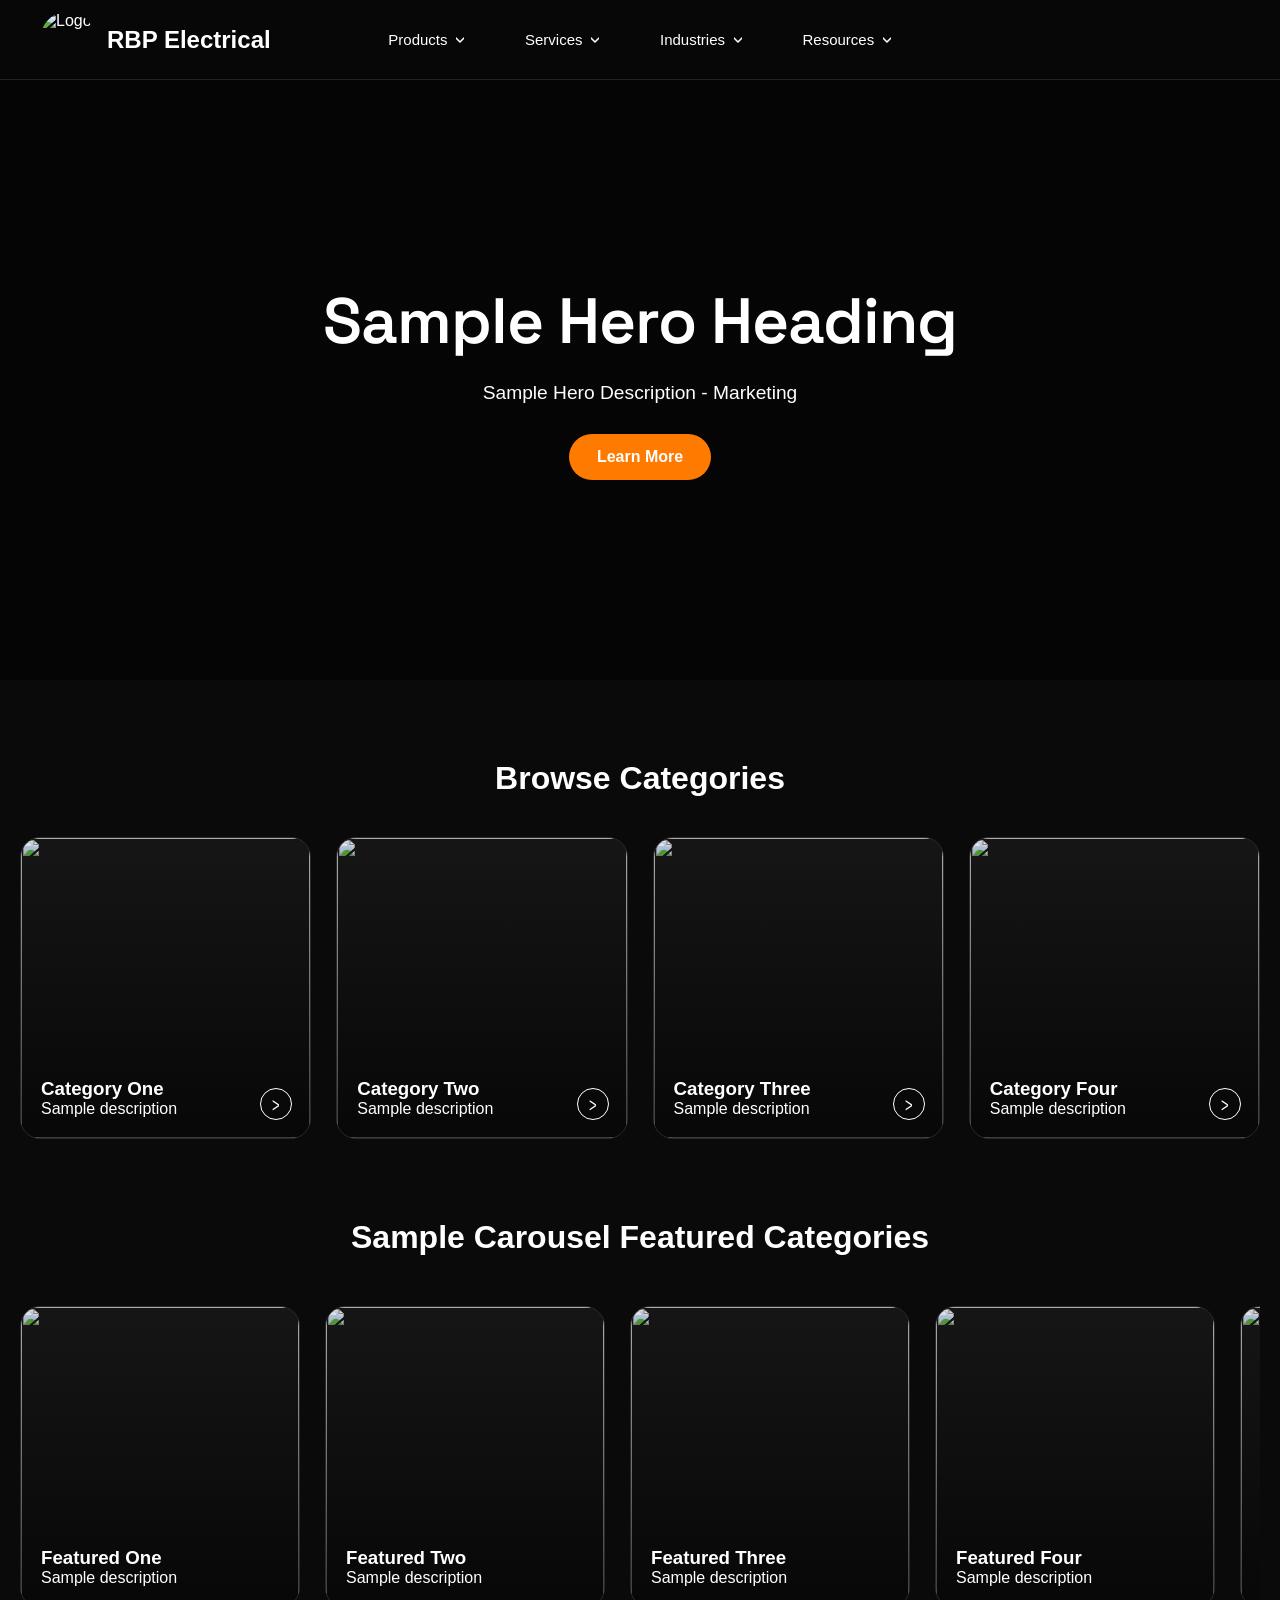
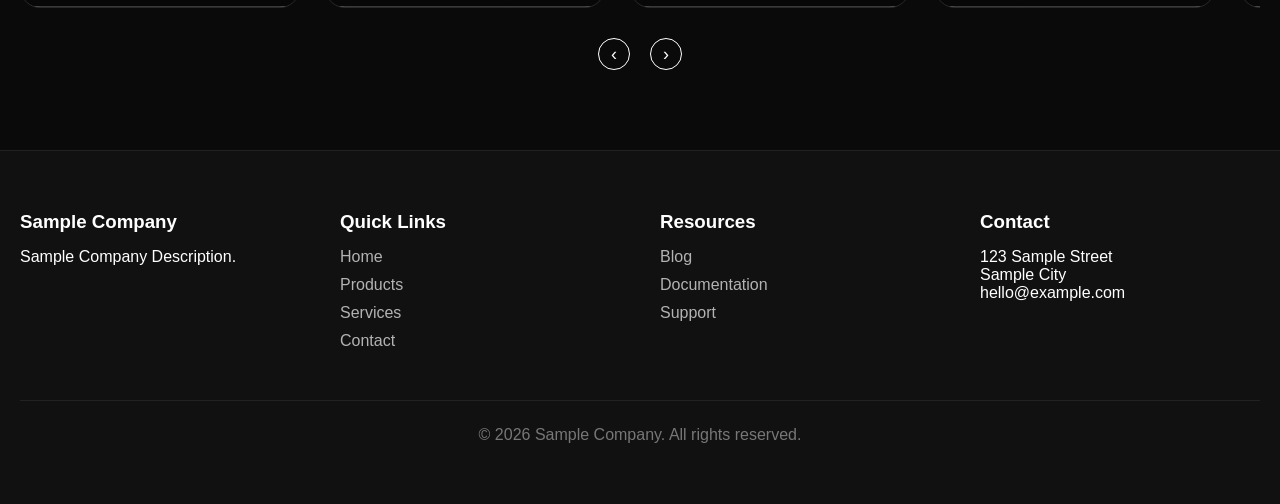
==== index.html @ 03c3b800 "Initial Commit" ====
<!DOCTYPE html>
<html lang="en">
<head>
<meta charset="UTF-8">
<meta name="viewport" content="width=device-width, initial-scale=1.0">
<title>RBP</title>
<link rel="stylesheet" href="styles.css">
<link href="https://fonts.googleapis.com/css2?family=Space+Grotesk:wght@300;400;500;600;700&display=swap" rel="stylesheet">
</head>
<body>

<!-- NAVIGATION -->
<nav>

    <div class="logo">
        <img src="https://picsum.photos/100" alt="Logo">
        <h2>RBP Electrical</h2>
    </div>
    <button class="hamburger" id="hamburger">
        ☰
    </button>
    <div class="nav-center" id="navMenu">

        <div class="dropdown">
            <button><span>Products</span>
    <span class="arrow">›</span></button>
            <div class="dropdown-content">
                <a href="#">Product One</a>
                <a href="#">Product Two</a>
                <a href="#">Product Three</a>
            </div>
        </div>

        <div class="dropdown">
            <button><span>Services</span>
    <span class="arrow">›</span></button>
            <div class="dropdown-content">
                <a href="#">Service One</a>
                <a href="#">Service Two</a>
                <a href="#">Service Three</a>
            </div>
        </div>

        <div class="dropdown">
            <button><span>Industries</span>
    <span class="arrow">›</span></button>
            <div class="dropdown-content">
                <a href="#">Industry One</a>
                <a href="#">Industry Two</a>
                <a href="#">Industry Three</a>
            </div>
        </div>

        <div class="dropdown">
            <button><span>Resources</span>
    <span class="arrow">›</span></button>
            <div class="dropdown-content">
                <a href="#">Blog</a>
                <a href="#">Guides</a>
                <a href="#">Support</a>
            </div>
        </div>

    </div>

</nav>

<!-- HERO -->
<section class="hero">
    <div class="hero-content">
        <h1>Sample Hero Heading</h1>
        <p>
            Sample Hero Description - Marketing
        </p>
        <a href="#" class="hero-btn">Learn More</a>
    </div>
</section>

<!-- CATEGORIES -->
<section class="categories">

    <h2 class="section-title">Browse Categories</h2>

    <div class="card-grid">

        <!-- Category 1 -->
        <div class="category-card">
            <div class="image-wrapper">
                <img src="https://picsum.photos/600/800?random=1">
            </div>

            <div class="card-overlay"></div>

            <div class="card-info">
                <h3>Category One</h3>
                <p>Sample description</p>
            </div>

            <div class="arrow-btn"><span>></span></div>
        </div>

        <!-- Category 2 -->
        <div class="category-card">
            <div class="image-wrapper">
                <img src="https://picsum.photos/600/800?random=2">
            </div>

            <div class="card-overlay"></div>

            <div class="card-info">
                <h3>Category Two</h3>
                <p>Sample description</p>
            </div>

            <div class="arrow-btn"><span>></span></div>
        </div>

        <!-- Category 3 -->
        <div class="category-card">
            <div class="image-wrapper">
                <img src="https://picsum.photos/600/800?random=3">
            </div>

            <div class="card-overlay"></div>

            <div class="card-info">
                <h3>Category Three</h3>
                <p>Sample description</p>
            </div>

            <div class="arrow-btn"><span>></span></div>
        </div>

        <!-- Category 4 -->
        <div class="category-card">
            <div class="image-wrapper">
                <img src="https://picsum.photos/600/800?random=4">
            </div>

            <div class="card-overlay"></div>

            <div class="card-info">
                <h3>Category Four</h3>
                <p>Sample description</p>
            </div>

            <div class="arrow-btn"><span>></span></div>
        </div>

        <!--
        Each category can be easily duplicated using the same structure as above

        <div class="category-card">
            ...
        </div>
        -->

    </div>

</section>
<!-- CATEGORIES CAROUSEL -->
<section class="categories-carousel">

    <h2 class="section-title">Sample Carousel Featured Categories</h2>

    <div class="carousel-wrapper">

        <div class="carousel" id="carousel">

            <div class="category-card">
                <div class="image-wrapper">
                    <img src="https://picsum.photos/600/800?random=11">
                </div>
                <div class="card-overlay"></div>
                <div class="card-info">
                    <h3>Featured One</h3>
                    <p>Sample description</p>
                </div>
      
            </div>

            <div class="category-card">
                <div class="image-wrapper">
                    <img src="https://picsum.photos/600/800?random=12">
                </div>
                <div class="card-overlay"></div>
                <div class="card-info">
                    <h3>Featured Two</h3>
                    <p>Sample description</p>
                </div>
         
            </div>

            <div class="category-card">
                <div class="image-wrapper">
                    <img src="https://picsum.photos/600/800?random=13">
                </div>
                <div class="card-overlay"></div>
                <div class="card-info">
                    <h3>Featured Three</h3>
                    <p>Sample description</p>
                </div>
        
            </div>

            <div class="category-card">
                <div class="image-wrapper">
                    <img src="https://picsum.photos/600/800?random=14">
                </div>
                <div class="card-overlay"></div>
                <div class="card-info">
                    <h3>Featured Four</h3>
                    <p>Sample description</p>
                </div>
         
            </div>
            <div class="category-card">
                <div class="image-wrapper">
                    <img src="https://picsum.photos/600/800?random=15">
                </div>
                <div class="card-overlay"></div>
                <div class="card-info">
                    <h3>Featured Five</h3>
                    <p>Sample description</p>
                </div>
            
            </div>
            <div class="category-card">
                <div class="image-wrapper">
                    <img src="https://picsum.photos/600/800?random=16">
                </div>
                <div class="card-overlay"></div>
                <div class="card-info">
                    <h3>Featured Six</h3>
                    <p>Sample description</p>
                </div>
           
            </div>
            <div class="category-card">
                <div class="image-wrapper">
                    <img src="https://picsum.photos/600/800?random=17">
                </div>
                <div class="card-overlay"></div>
                <div class="card-info">
                    <h3>Featured Seven</h3>
                    <p>Sample description</p>
                </div>
         
            </div>
            <div class="category-card">
                <div class="image-wrapper">
                    <img src="https://picsum.photos/600/800?random=18">
                </div>
                <div class="card-overlay"></div>
                <div class="card-info">
                    <h3>Featured Eight</h3>
                    <p>Sample description</p>
                </div>
         
            </div>


        </div>

    </div>
    <div class="carousel-controls">

            <button class="carousel-btn" onclick="scrollCarousel(-1)">
                ‹
            </button>

            <button class="carousel-btn" onclick="scrollCarousel(1)">
                ›
            </button>

        </div>

</section>

<!-- FOOTER -->
<footer>

    <div class="footer-container">

        <div class="footer-column">
            <h3>Sample Company</h3>
            <p>
                Sample Company Description.
            </p>
        </div>

        <div class="footer-column">
            <h3>Quick Links</h3>
            <a href="#">Home</a>
            <a href="#">Products</a>
            <a href="#">Services</a>
            <a href="#">Contact</a>
        </div>

        <div class="footer-column">
            <h3>Resources</h3>
            <a href="#">Blog</a>
            <a href="#">Documentation</a>
            <a href="#">Support</a>
        </div>

        <div class="footer-column">
            <h3>Contact</h3>
            <p>123 Sample Street</p>
            <p>Sample City</p>
            <p>hello@example.com</p>
        </div>

    </div>

    <div class="copyright">
        © 2026 Sample Company. All rights reserved.
    </div>

</footer>
<script>
const hamburger = document.getElementById("hamburger");
const navMenu = document.getElementById("navMenu");

hamburger.addEventListener("click", () => {
    navMenu.classList.toggle("active");

    hamburger.textContent =
        navMenu.classList.contains("active")
            ? "✕"
            : "☰";
});

/* Dropdown logic (removes hover conflicts) */
document.querySelectorAll(".dropdown > button").forEach(button => {
    button.addEventListener("click", () => {

        const parent = button.parentElement;

        document.querySelectorAll(".dropdown").forEach(d => {
            if (d !== parent) d.classList.remove("active");
        });

        parent.classList.toggle("active");
    });
});

/* Smooth scroll helper */
function smoothScrollBy(element, distance, duration = 500) {

    const start = element.scrollLeft;
    const startTime = performance.now();

    // temporarily disable snap
    element.style.scrollSnapType = "none";

    function easeInOutCubic(t) {
        return t < 0.5
            ? 4 * t * t * t
            : 1 - Math.pow(-2 * t + 2, 3) / 2;
    }

    function animate(currentTime) {
        const elapsed = currentTime - startTime;
        const progress = Math.min(elapsed / duration, 1);

        const eased = easeInOutCubic(progress);

        element.scrollLeft = start + distance * eased;

        if (progress < 1) {
            requestAnimationFrame(animate);
        } else {
            element.style.scrollSnapType = "x mandatory";
        }
    }

    requestAnimationFrame(animate);
}

/* Arrow navigation */
function scrollCarousel(direction) {
    const carousel = document.getElementById("carousel");

    const card = carousel.querySelector(".category-card");

    const style = getComputedStyle(carousel);

    const gap = parseInt(style.gap || 0);

    const cardWidth = card.offsetWidth + gap;

    smoothScrollBy(carousel, direction * cardWidth, 500);
}

/* smooth mouse wheel scroll */
const carousel = document.getElementById("carousel");

if (carousel) {
    carousel.addEventListener("wheel", (e) => {
        e.preventDefault();

        smoothScrollBy(carousel, e.deltaY * 1.2, 400);
    }, { passive: false });
}
</script>
</body>
</html>
---- styles.css ----
:root {
    --bg: #0a0a0a;
    --surface: #111111;
    --surface-2: #181818;
    --border: #2a2a2a;

    --text: #ffffff;
    --text-muted: #b3b3b3;

    --orange: #ff7b00;
    --orange-hover: #ff8f1f;

    --button: #2b2b2b;
    --button-hover: #3a3a3a;
}

* {
    margin: 0;
    padding: 0;
    box-sizing: border-box;
    font-family: Arial, Helvetica, sans-serif;
}

body {
    background: #0a0a0a;
    color: #ffffff;
}

/* =========================
   NAVIGATION
========================= */
nav {
    height: 80px;
    background: #070707;
    border-bottom: 1px solid #222;
    display: flex;
    align-items: center;
    padding: 0 40px;
    position: sticky;
    top: 0;
    z-index: 100;
}

.logo h2 {
    color: white;
}

.logo {
    display: flex;
    align-items: center;
    gap: 12px;
    z-index: 2;
}

.logo img {
    width: 55px;
    height: 55px;
    border-radius: 50%;
}

.nav-center {
    position: absolute;
    left: 50%;
    transform: translateX(-50%);
    display: flex;
    gap: 60px;
}

.arrow {
    display: inline-block;
    font-size: 1.4rem;

    transform: rotate(90deg) scaleY(0.9);
    transition: transform .25s ease;
}

/* open state from js */
.dropdown.active .arrow {
    transform: rotate(270deg) scaleY(0.9);
}


.dropdown {
    position: relative;
}

.dropdown button {
    background: none;
    border: none;
    color: white;
    cursor: pointer;

    display: flex;
    align-items: center;
    gap: 10px;

    font-size: 15px;
    font-weight: 300;
}

.dropdown button:hover {
    color: #ff7b00;
}

.dropdown-content {
    display: none;
    position: absolute;
    background: #181818;
    border: 1px solid #2a2a2a;
    min-width: 180px;
    top: 35px;
    border-radius: 8px;
    overflow: hidden;
}

.dropdown.active .dropdown-content {
    display: block;
}

.dropdown-content a {
    display: block;
    padding: 12px;
    text-decoration: none;
    color: white;
}

.dropdown-content a:hover {
    background: #242424;
}



/* =========================
   HERO
========================= */
.hero {
    height: 600px;
    background:
        linear-gradient(rgba(0,0,0,.45), rgba(0,0,0,.45)),
        url("https://picsum.photos/1600/900");
    background-size: cover;
    background-position: center;
    display: flex;
    justify-content: center;
    align-items: center;
    text-align: center;
    color: white;
}

.hero-content {
    max-width: 700px;
    padding: 20px;
}

.hero h1 {
    font-family: "Space Grotesk", sans-serif;
    font-size: 4rem;
    margin-bottom: 20px;
    font-weight: 600;
    letter-spacing: -1px;
}

.hero p {
    font-size: 1.2rem;
    margin-bottom: 30px;
}

.hero-btn {
    display: inline-block;
    padding: 14px 28px;
    background: #ff7b00;
    color: white;
    text-decoration: none;
    border-radius: 999px;
    font-weight: bold;
    transition: .25s;
}

.hero-btn:hover {
    background: #ff8f1f;
    transform: translateY(-2px);
}

/* =========================
   CATEGORIES
========================= */
.categories {
    background: #0a0a0a;
    max-width: 1400px;
    margin: 80px auto;
    padding: 0 20px;
}

.section-title {
    text-align: center;
    margin-bottom: 40px;
    font-size: 2rem;
}

.card-grid {
    display: grid;
    grid-template-columns: repeat(auto-fit,minmax(280px,1fr));
    gap: 25px;
}

.category-card {
    position: relative;
    border-radius: 20px;
    overflow: hidden;
    cursor: pointer;
    background: #181818;
    border: 1px solid #2a2a2a;
}

.image-wrapper {
    overflow: hidden;
    height: 300px;
}

.image-wrapper img {
    width: 100%;
    height: 100%;
    object-fit: cover;
    transition: transform .5s ease;
}

.category-card:hover img {
    transform: scale(1.12);
}

.card-info {
    position: absolute;
    left: 20px;
    bottom: 20px;
    color: white;
    z-index: 2;
}

.card-overlay {
    position: absolute;
    inset: 0;
    background: linear-gradient(
        to top,
        rgba(0,0,0,.7),
        rgba(0,0,0,.1)
    );
}

.arrow-btn {
    position: absolute;
    right: 18px;
    bottom: 18px;
    width: 32px;
    height: 32px;
    border-radius: 50%;
    background: transparent;
    border: 1.5px solid white;
    color: white;
    font-weight: 100;
    display: flex;
    justify-content: center;
    align-items: center;
    font-size: 13px;
    z-index: 2;
    transition: .3s;
}

.arrow-btn span {
    display: inline-block;
    transform: scaleY(1.6);
}
.category-card:hover .arrow-btn {
    background: #ffffff;
    transform: translateX(5px);
    color: #0a0a0a;
}
/* =========================
   CATEGORIES CAROUSEL
========================= */
.categories-carousel {
    max-width: 1400px;
    margin: 80px auto;
    padding: 0 20px;
}

.carousel-wrapper {
    position: relative;
    display: flex;
    align-items: center;
}

.carousel {
    display: flex;
    gap: 25px;
    overflow-x: auto;

    padding: 10px;

    scrollbar-width: none;

    scroll-snap-type: x mandatory;

    scroll-behavior: auto; 
}
.carousel::-webkit-scrollbar {
    display: none;
}

/* Each card inside carousel */
.carousel .category-card {
    min-width: 280px;
    flex: 0 0 auto;

    scroll-snap-align: start;
}

.carousel-controls {
    display: flex;
    justify-content: center;
    gap: 20px;

    margin-top: 20px;
}

.carousel-btn {
    width: 32px;
    height: 32px;
    border-radius: 50%;

    background: transparent;
    border: 1.5px solid white;
    color: white;

    display: flex;
    justify-content: center;
    align-items: center;

    font-size: 18px;
    font-weight: 100;

    cursor: pointer;
    transition: 0.3s;
}
.carousel-btn:hover {
    background: #ffffff;
    transform: translateY(-2px);
    color: #0a0a0a;
}
/* =========================
   FOOTER
========================= */
footer {
    background: #111111;
    color: white;
    border-top: 1px solid #222;
    padding: 60px 20px;
}

.footer-container {
    max-width: 1400px;
    margin: auto;
    display: grid;
    grid-template-columns: repeat(auto-fit,minmax(250px,1fr));
    gap: 40px;
}

.footer-column h3 {
    margin-bottom: 15px;
}

.footer-column a {
    display: block;
    color: #b3b3b3;
    text-decoration: none;
    margin-bottom: 10px;
}

.footer-column a:hover {
    color: #ff7b00;
}

.copyright {
    text-align: center;
    margin-top: 40px;
    color: #777;
    border-top: 1px solid #222;
    padding-top: 25px;
}

/* =========================
   MOBILE NAVIGATION
========================= */

.hamburger {
    display: none;
    background: none;
    border: none;
    color: white;
    font-size: 1.5rem;
    cursor: pointer;
}

/* Tablet + Mobile */
@media (max-width: 900px) {

    nav {
        justify-content: space-between;
        padding: 0 20px;
    }

    .logo h2 {
        font-size: 1rem;
    }

    .logo img {
        width: 45px;
        height: 45px;
    }

    .hamburger {
        display: block;
        z-index: 1001;
    }

    .nav-center {
        position: fixed;
        top: 0;
        left: 0;
        right: 0;
        bottom: 0;

       

        display: flex;
        flex-direction: column;

        gap: 0; 

        background: #111;

        transform: translateY(-100%);
        opacity: 0;

        overflow-y: auto;

        transition: transform .3s ease, opacity .3s ease;

        z-index: 1000;
    }

    .nav-center.active {
        transform: translateY(0);
        opacity: 1;
    }

    .dropdown {
        margin: 0;
        padding: 0;
        width: 100%;
        border-bottom: 1px solid #222;
    }

    .dropdown button {
        width: 100%;
        padding: 20px;

        margin: 0;
        box-sizing: border-box;

        display: flex;
        justify-content: space-between;
        align-items: center;

        background: none;
        border: none;

        color: white;
        font-size: 16px;
        font-weight: 600;
    }
        .dropdown-content {
        position: static;
        display: none;
        border: none;
        border-radius: 0;
        background: #181818;
        width: 100%;
    }

    .dropdown.active .dropdown-content {
        display: block;
    }

    .dropdown-content a {
        padding-left: 35px;
    }

    /* Hero */

    .hero {
        height: 500px;
        padding: 20px;
    }

    .hero h1 {
        font-size: 2.5rem;
        line-height: 1.1;
    }

    .hero p {
        font-size: 1rem;
    }

    /* Categories */

    .categories {
        margin: 50px auto;
    }

    .image-wrapper {
        height: 250px;
    }

    .section-title {
        font-size: 1.7rem;
    }

    /* Footer */

    .footer-container {
        grid-template-columns: 1fr;
        text-align: center;
    }
}

/* Small phones */
@media (max-width: 480px) {

    nav {
        height: 70px;
    }

    .nav-center {
        top: 70px;
    }

    .hero h1 {
        font-size: 2rem;
    }

    .hero-btn {
        width: 100%;
        max-width: 250px;
    }

    .card-grid {
        gap: 15px;
    }

    .image-wrapper {
        height: 220px;
    }
}
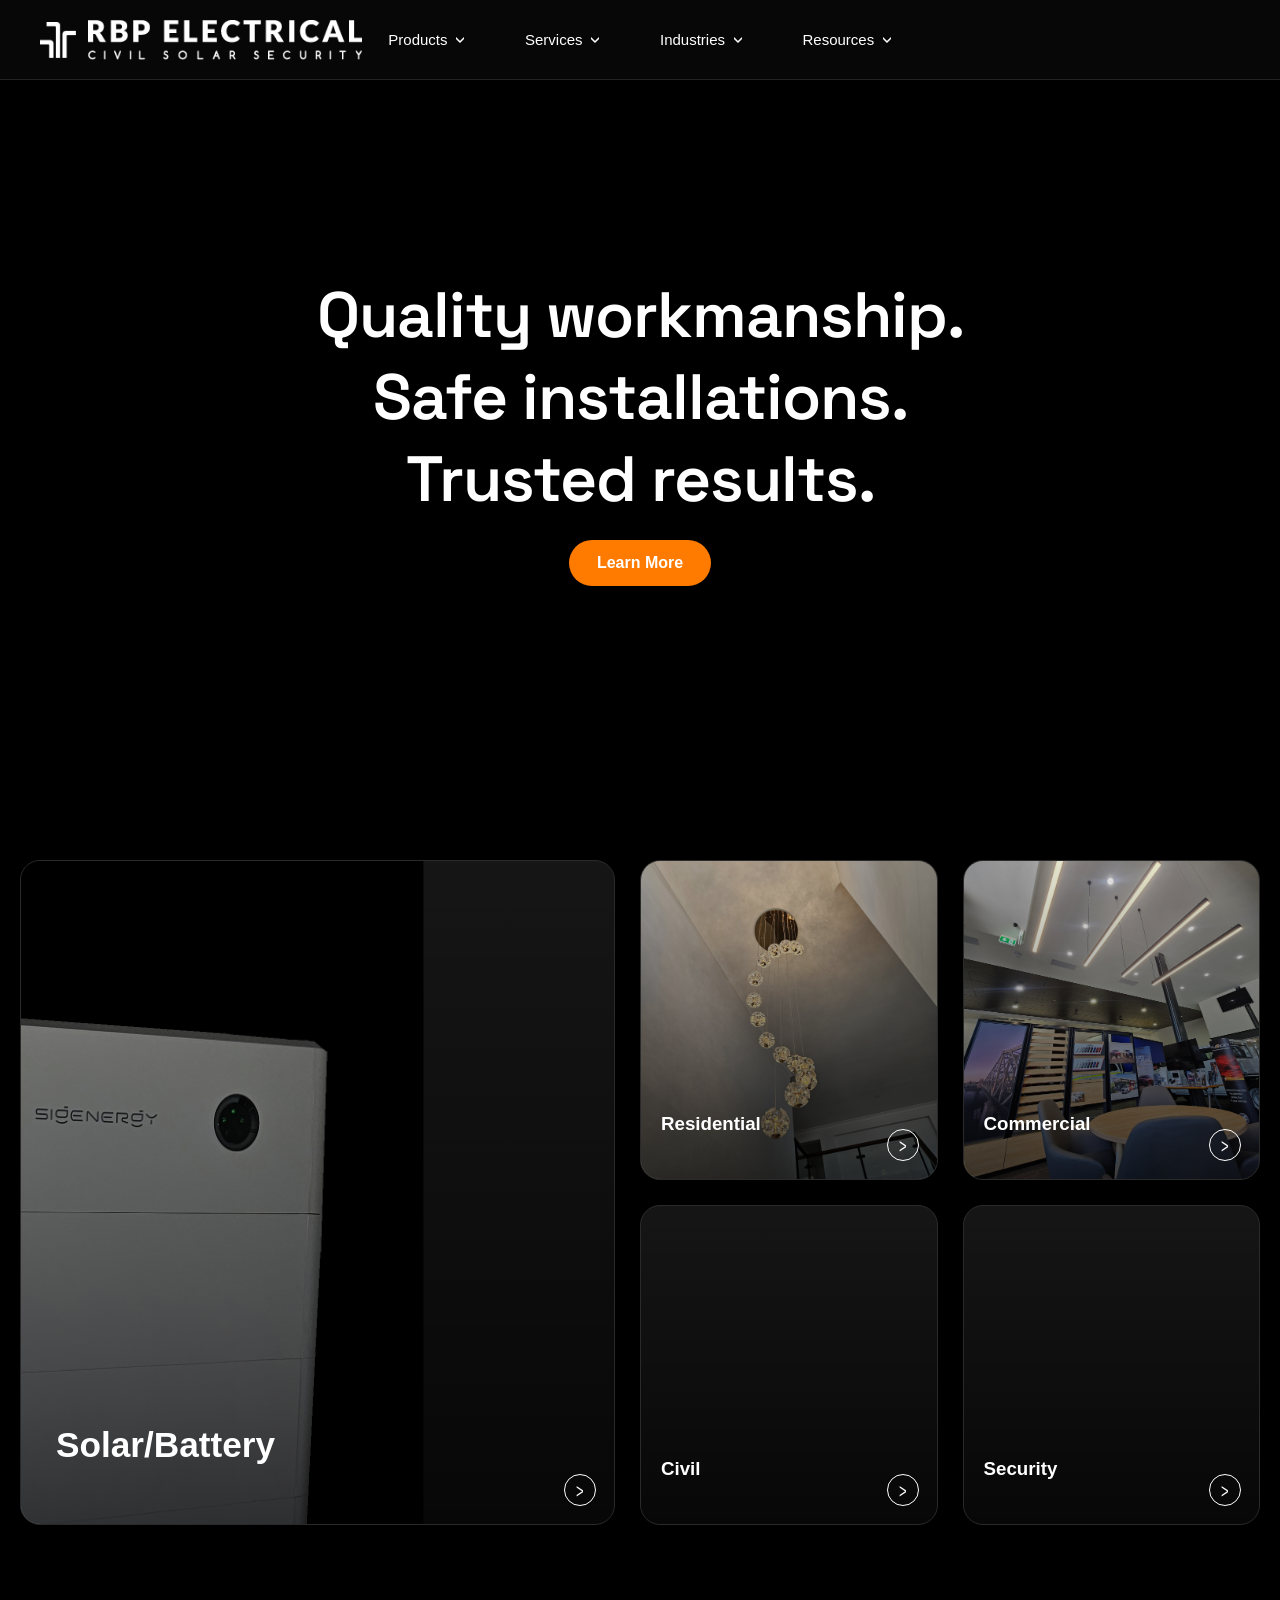
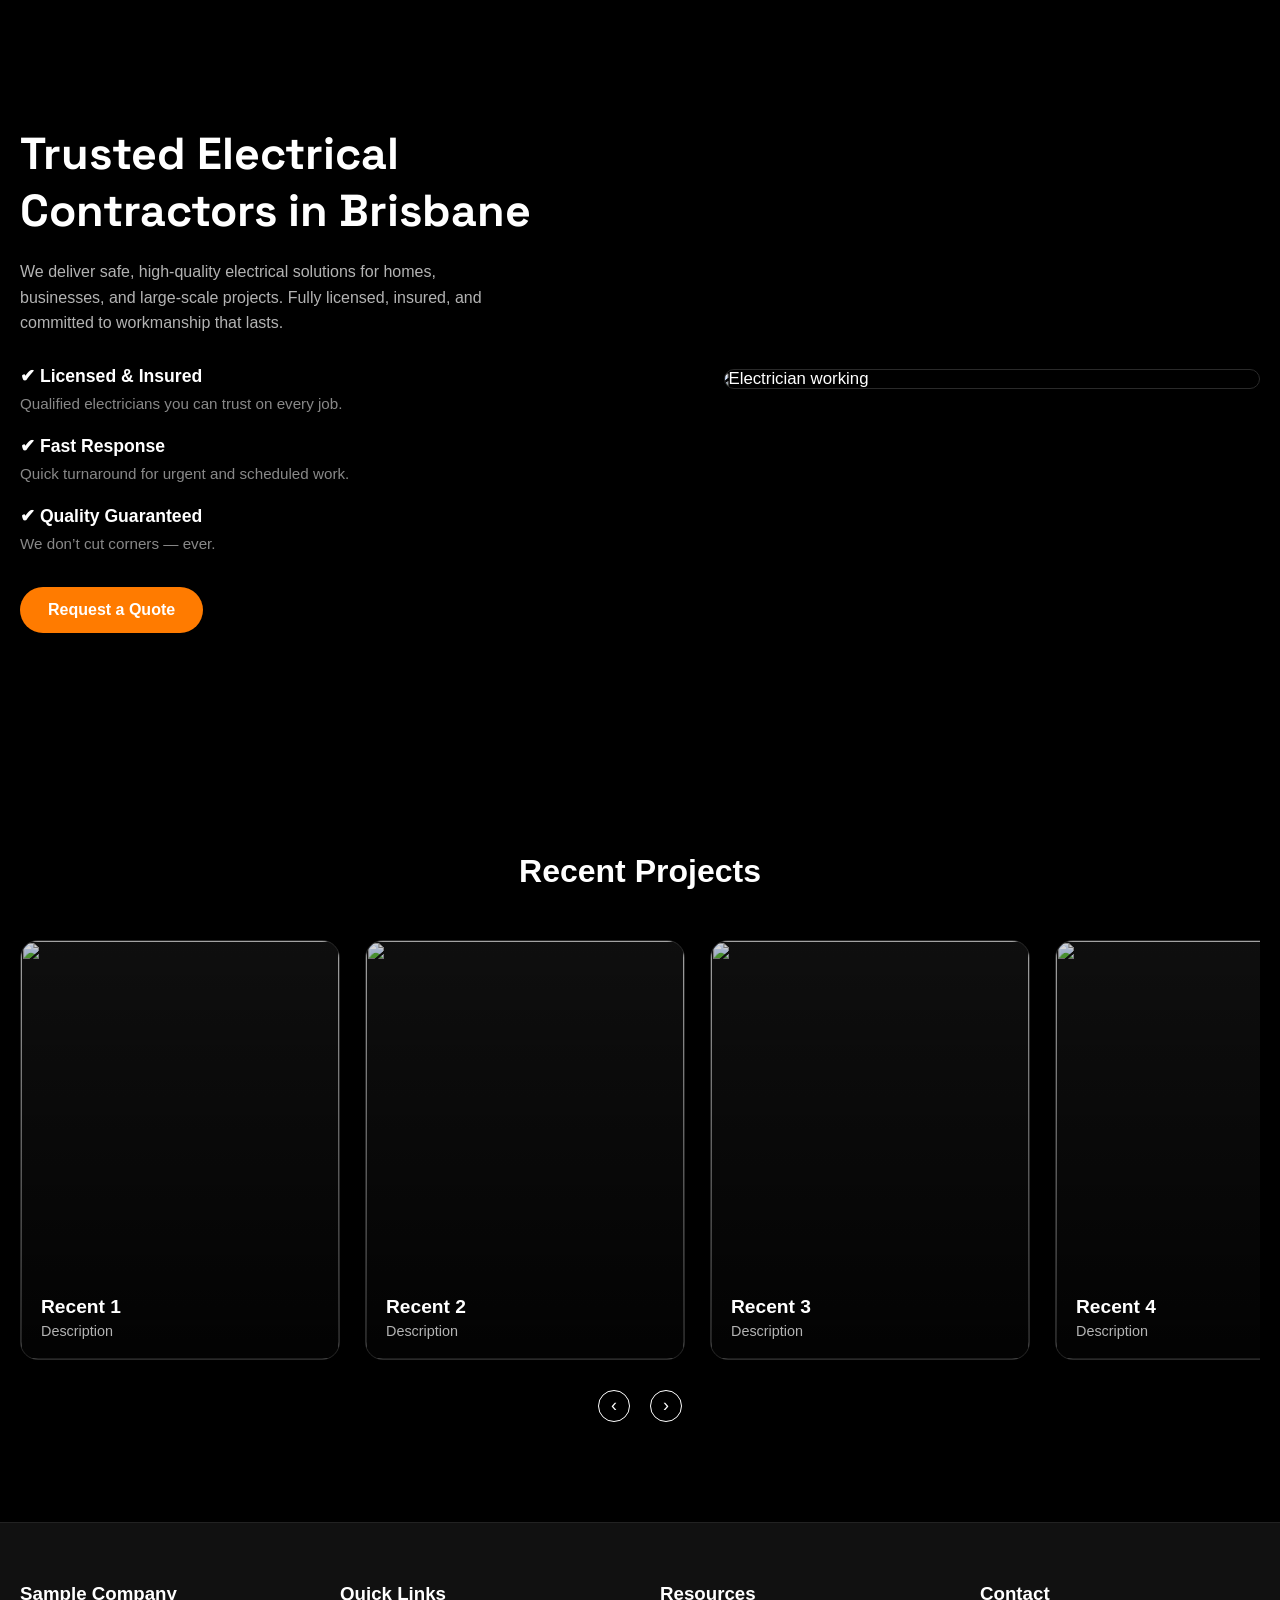
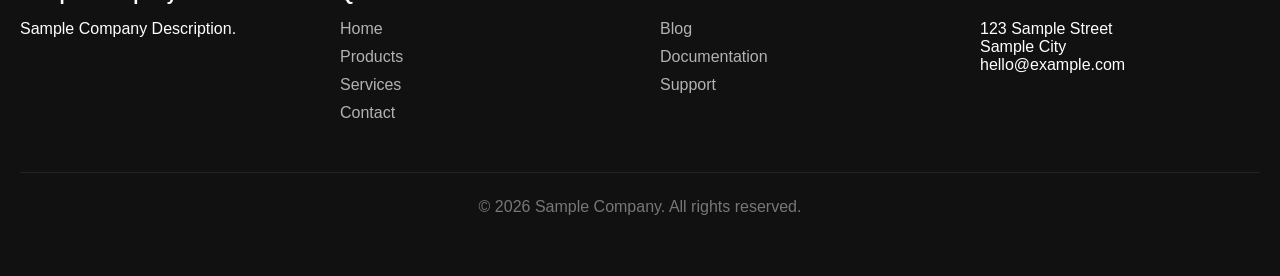
==== commit ca3081fb: "Home page update" ====
--- a/index.html
+++ b/index.html
@@ -3,7 +3,8 @@
 <head>
 <meta charset="UTF-8">
 <meta name="viewport" content="width=device-width, initial-scale=1.0">
-<title>RBP</title>
+<title>RBP Electrical</title>
+<link rel="icon" type="image/png" href="assets/favicon.png">
 <link rel="stylesheet" href="styles.css">
 <link href="https://fonts.googleapis.com/css2?family=Space+Grotesk:wght@300;400;500;600;700&display=swap" rel="stylesheet">
 </head>
@@ -13,8 +14,10 @@
 <nav>
 
     <div class="logo">
-        <img src="https://picsum.photos/100" alt="Logo">
-        <h2>RBP Electrical</h2>
+        <a href="index.html">
+            <img src="assets/logos/white_icon.png" alt="RBP Electrical Icon">
+            <img src="assets/logos/white_textlogo.png" alt="RBP Electrical">
+        </a>
     </div>
     <button class="hamburger" id="hamburger">
         ☰
@@ -67,32 +70,38 @@
 
 <!-- HERO -->
 <section class="hero">
+    
+    <video class="hero-video" autoplay muted playsinline loop>
+        <source src="assets/videos/hero.mp4" type="video/mp4">
+    </video>
+
+    <div class="hero-overlay"></div>
+
     <div class="hero-content">
-        <h1>Sample Hero Heading</h1>
-        <p>
-            Sample Hero Description - Marketing
-        </p>
+        <h1>Quality workmanship. Safe installations. Trusted results.</h1>
+        <!-- <p>Sample Hero Description - Marketing</p> -->
         <a href="#" class="hero-btn">Learn More</a>
     </div>
+
 </section>
 
 <!-- CATEGORIES -->
 <section class="categories">
 
-    <h2 class="section-title">Browse Categories</h2>
+    <!-- <h2 class="section-title">Browse Categories</h2> -->
 
     <div class="card-grid">
 
         <!-- Category 1 -->
         <div class="category-card">
             <div class="image-wrapper">
-                <img src="https://picsum.photos/600/800?random=1">
+                <img src="assets/category-cards/battery-black-background.png">
             </div>
 
             <div class="card-overlay"></div>
 
             <div class="card-info">
-                <h3>Category One</h3>
+                <h3>Solar/Battery</h3>
                 <p>Sample description</p>
             </div>
 
@@ -102,13 +111,13 @@
         <!-- Category 2 -->
         <div class="category-card">
             <div class="image-wrapper">
-                <img src="https://picsum.photos/600/800?random=2">
+                <img src="assets/category-cards/residential.jpg">
             </div>
 
             <div class="card-overlay"></div>
 
             <div class="card-info">
-                <h3>Category Two</h3>
+                <h3>Residential</h3>
                 <p>Sample description</p>
             </div>
 
@@ -118,13 +127,13 @@
         <!-- Category 3 -->
         <div class="category-card">
             <div class="image-wrapper">
-                <img src="https://picsum.photos/600/800?random=3">
+                <img src="assets/category-cards/commercial.jpg">
             </div>
 
             <div class="card-overlay"></div>
 
             <div class="card-info">
-                <h3>Category Three</h3>
+                <h3>Commercial</h3>
                 <p>Sample description</p>
             </div>
 
@@ -134,146 +143,184 @@
         <!-- Category 4 -->
         <div class="category-card">
             <div class="image-wrapper">
-                <img src="https://picsum.photos/600/800?random=4">
+                <img src="assets/category-cards/civil.jpg">
             </div>
 
             <div class="card-overlay"></div>
 
             <div class="card-info">
-                <h3>Category Four</h3>
+                <h3>Civil</h3>
                 <p>Sample description</p>
             </div>
 
             <div class="arrow-btn"><span>></span></div>
         </div>
 
-        <!--
-        Each category can be easily duplicated using the same structure as above
-
+        <!-- Category 5 -->
         <div class="category-card">
-            ...
-        </div>
-        -->
-
-    </div>
-
+            <div class="image-wrapper">
+                <img src="assets/category-cards/security.jpg">
+            </div>
+
+            <div class="card-overlay"></div>
+
+            <div class="card-info">
+                <h3>Security</h3>
+                <p>Sample description</p>
+            </div>
+
+            <div class="arrow-btn"><span>></span></div>
+        </div>
+
+    </div>
 </section>
-<!-- CATEGORIES CAROUSEL -->
-<section class="categories-carousel">
-
-    <h2 class="section-title">Sample Carousel Featured Categories</h2>
+
+<!-- WHY CHOOSE US -->
+<section class="why-us">
+
+    <div class="why-us-inner">
+
+        <div class="why-text">
+            <h2>Trusted Electrical Contractors in Brisbane</h2>
+            <p>
+                We deliver safe, high-quality electrical solutions for homes, businesses,
+                and large-scale projects. Fully licensed, insured, and committed to workmanship
+                that lasts.
+            </p>
+
+            <div class="why-points">
+
+                <div class="point">
+                    <h3>✔ Licensed & Insured</h3>
+                    <p>Qualified electricians you can trust on every job.</p>
+                </div>
+
+                <div class="point">
+                    <h3>✔ Fast Response</h3>
+                    <p>Quick turnaround for urgent and scheduled work.</p>
+                </div>
+
+                <div class="point">
+                    <h3>✔ Quality Guaranteed</h3>
+                    <p>We don’t cut corners — ever.</p>
+                </div>
+
+            </div>
+
+            <a href="#" class="hero-btn">Request a Quote</a>
+        </div>
+
+        <div class="why-image">
+            <img src="assets/images/electrician-work.jpg" alt="Electrician working">
+        </div>
+
+    </div>
+
+</section>
+
+<!-- RECENT PROJECTS -->
+<section class="projects-carousel">
+
+    <h2 class="section-title">Recent Projects</h2>
 
     <div class="carousel-wrapper">
 
-        <div class="carousel" id="carousel">
-
-            <div class="category-card">
-                <div class="image-wrapper">
-                    <img src="https://picsum.photos/600/800?random=11">
-                </div>
-                <div class="card-overlay"></div>
-                <div class="card-info">
-                    <h3>Featured One</h3>
-                    <p>Sample description</p>
-                </div>
-      
-            </div>
-
-            <div class="category-card">
-                <div class="image-wrapper">
-                    <img src="https://picsum.photos/600/800?random=12">
-                </div>
-                <div class="card-overlay"></div>
-                <div class="card-info">
-                    <h3>Featured Two</h3>
-                    <p>Sample description</p>
-                </div>
-         
-            </div>
-
-            <div class="category-card">
-                <div class="image-wrapper">
-                    <img src="https://picsum.photos/600/800?random=13">
-                </div>
-                <div class="card-overlay"></div>
-                <div class="card-info">
-                    <h3>Featured Three</h3>
-                    <p>Sample description</p>
-                </div>
-        
-            </div>
-
-            <div class="category-card">
-                <div class="image-wrapper">
-                    <img src="https://picsum.photos/600/800?random=14">
-                </div>
-                <div class="card-overlay"></div>
-                <div class="card-info">
-                    <h3>Featured Four</h3>
-                    <p>Sample description</p>
-                </div>
-         
-            </div>
-            <div class="category-card">
-                <div class="image-wrapper">
-                    <img src="https://picsum.photos/600/800?random=15">
-                </div>
-                <div class="card-overlay"></div>
-                <div class="card-info">
-                    <h3>Featured Five</h3>
-                    <p>Sample description</p>
-                </div>
-            
-            </div>
-            <div class="category-card">
-                <div class="image-wrapper">
-                    <img src="https://picsum.photos/600/800?random=16">
-                </div>
-                <div class="card-overlay"></div>
-                <div class="card-info">
-                    <h3>Featured Six</h3>
-                    <p>Sample description</p>
-                </div>
-           
-            </div>
-            <div class="category-card">
-                <div class="image-wrapper">
-                    <img src="https://picsum.photos/600/800?random=17">
-                </div>
-                <div class="card-overlay"></div>
-                <div class="card-info">
-                    <h3>Featured Seven</h3>
-                    <p>Sample description</p>
-                </div>
-         
-            </div>
-            <div class="category-card">
-                <div class="image-wrapper">
-                    <img src="https://picsum.photos/600/800?random=18">
-                </div>
-                <div class="card-overlay"></div>
-                <div class="card-info">
-                    <h3>Featured Eight</h3>
-                    <p>Sample description</p>
-                </div>
-         
-            </div>
-
-
-        </div>
-
-    </div>
+        <div class="carousel" id="projectsCarousel">
+
+            <!-- Project 1 -->
+            <div class="project-card">
+                <div class="image-wrapper">
+                    <img src="assets/projects/project1.jpg">
+                </div>
+
+                <div class="project-overlay"></div>
+
+                <div class="project-info">
+                    <h3>Recent 1</h3>
+                    <p>Description</p>
+                </div>
+            </div>
+
+            <!-- Project 2 -->
+            <div class="project-card">
+                <div class="image-wrapper">
+                    <img src="assets/projects/project2.jpg">
+                </div>
+
+                <div class="project-overlay"></div>
+
+                <div class="project-info">
+                    <h3>Recent 2</h3>
+                    <p>Description</p>
+                </div>
+            </div>
+
+            <!-- Project 3 -->
+            <div class="project-card">
+                <div class="image-wrapper">
+                    <img src="assets/projects/project3.jpg">
+                </div>
+
+                <div class="project-overlay"></div>
+
+                <div class="project-info">
+                    <h3>Recent 3</h3>
+                    <p>Description</p>
+                </div>
+            </div>
+
+            <!-- Project 4 -->
+            <div class="project-card">
+                <div class="image-wrapper">
+                    <img src="assets/projects/project4.jpg">
+                </div>
+
+                <div class="project-overlay"></div>
+
+                <div class="project-info">
+                    <h3>Recent 4</h3>
+                    <p>Description</p>
+                </div>
+            </div>
+
+            <!-- Project 5 -->
+            <div class="project-card">
+                <div class="image-wrapper">
+                    <img src="assets/projects/project4.jpg">
+                </div>
+
+                <div class="project-overlay"></div>
+
+                <div class="project-info">
+                    <h3>Recent 5</h3>
+                    <p>Description</p>
+                </div>
+            </div>
+
+            <!-- Project 6 -->
+            <div class="project-card">
+                <div class="image-wrapper">
+                    <img src="assets/projects/project4.jpg">
+                </div>
+
+                <div class="project-overlay"></div>
+
+                <div class="project-info">
+                    <h3>Recent 6</h3>
+                    <p>Description</p>
+                </div>
+            </div>
+
+        </div>
+
+    </div>
+
     <div class="carousel-controls">
 
-            <button class="carousel-btn" onclick="scrollCarousel(-1)">
-                ‹
-            </button>
-
-            <button class="carousel-btn" onclick="scrollCarousel(1)">
-                ›
-            </button>
-
-        </div>
+        <button class="carousel-btn" onclick="scrollProjects(-1)">‹</button>
+        <button class="carousel-btn" onclick="scrollProjects(1)">›</button>
+
+    </div>
 
 </section>
 
@@ -390,7 +437,7 @@
 
     const cardWidth = card.offsetWidth + gap;
 
-    smoothScrollBy(carousel, direction * cardWidth, 500);
+    smoothScrollBy(carousel, direction * cardWidth * 2, 500);
 }
 
 /* smooth mouse wheel scroll */
@@ -401,6 +448,32 @@
         e.preventDefault();
 
         smoothScrollBy(carousel, e.deltaY * 1.2, 400);
+    }, { passive: false });
+}
+
+/* =========================
+   PROJECTS CAROUSEL CONTROL
+========================= */
+
+function scrollProjects(direction) {
+    const carousel = document.getElementById("projectsCarousel");
+
+    const card = carousel.querySelector(".project-card");
+    const style = getComputedStyle(carousel);
+
+    const gap = parseInt(style.gap || 0);
+    const cardWidth = card.offsetWidth + gap;
+
+    smoothScrollBy(carousel, direction * cardWidth * 2, 500);
+}
+
+/* wheel support */
+const projectsCarousel = document.getElementById("projectsCarousel");
+
+if (projectsCarousel) {
+    projectsCarousel.addEventListener("wheel", (e) => {
+        e.preventDefault();
+        smoothScrollBy(projectsCarousel, e.deltaY * 1.2, 400);
     }, { passive: false });
 }
 </script>
--- a/styles.css
+++ b/styles.css
@@ -1,5 +1,5 @@
 :root {
-    --bg: #0a0a0a;
+    --bg: #000000;
     --surface: #111111;
     --surface-2: #181818;
     --border: #2a2a2a;
@@ -22,7 +22,7 @@
 }
 
 body {
-    background: #0a0a0a;
+    background: #000000;
     color: #ffffff;
 }
 
@@ -48,14 +48,27 @@
 .logo {
     display: flex;
     align-items: center;
-    gap: 12px;
     z-index: 2;
 }
 
+.logo a {
+    display: flex;
+    align-items: center;
+    gap: 12px; 
+    text-decoration: none;
+}
+/* Icon Logo */
+.logo a img:first-child {
+    height: 36px; 
+}
+/* Text Logo */
+.logo a img:last-child {
+    height: 40px; 
+}
 .logo img {
-    width: 55px;
-    height: 55px;
-    border-radius: 50%;
+    height: 40px; 
+    width: auto;
+    display: block;
 }
 
 .nav-center {
@@ -134,12 +147,9 @@
    HERO
 ========================= */
 .hero {
-    height: 600px;
-    background:
-        linear-gradient(rgba(0,0,0,.45), rgba(0,0,0,.45)),
-        url("https://picsum.photos/1600/900");
-    background-size: cover;
-    background-position: center;
+    position: relative;
+    height: 700px;
+    overflow: hidden;
     display: flex;
     justify-content: center;
     align-items: center;
@@ -147,7 +157,27 @@
     color: white;
 }
 
+.hero-video {
+    position: absolute;
+    top: 0;
+    left: 0;
+    width: 100%;
+    height: 100%;
+    object-fit: cover;
+    z-index: 0;
+    filter: grayscale(100%);
+}
+
+.hero-overlay {
+    position: absolute;
+    inset: 0;
+    background: rgba(0,0,0,0.45);
+    z-index: 1;
+}
+
 .hero-content {
+    position: relative;
+    z-index: 2;
     max-width: 700px;
     padding: 20px;
 }
@@ -185,7 +215,7 @@
    CATEGORIES
 ========================= */
 .categories {
-    background: #0a0a0a;
+    background: #000000;
     max-width: 1400px;
     margin: 80px auto;
     padding: 0 20px;
@@ -199,9 +229,81 @@
 
 .card-grid {
     display: grid;
-    grid-template-columns: repeat(auto-fit,minmax(280px,1fr));
+    grid-template-columns: 2fr 1fr 1fr;
+    grid-template-rows: 320px 320px;
     gap: 25px;
 }
+
+/* Large featured card */
+.card-grid .category-card:nth-child(1) { 
+    grid-column: 1;
+    grid-row: 1 / span 2;
+}
+
+/* Top right cards */
+.card-grid .category-card:nth-child(2) {
+    grid-column: 2;
+    grid-row: 1;
+}
+
+.card-grid .category-card:nth-child(3) {
+    grid-column: 3;
+    grid-row: 1;
+}
+
+/* Bottom wide cards */
+.card-grid .category-card:nth-child(4) {
+    grid-column: 2;
+    grid-row: 2;
+}
+
+.card-grid .category-card:nth-child(5) {
+    grid-column: 3;
+    grid-row: 2;
+}
+
+
+.card-grid .category-card:nth-child(1) h3 {
+    font-size: 2.2rem;
+}
+
+.card-grid .category-card:nth-child(1) p {
+    font-size: 1rem;
+}
+
+.card-grid .category-card:nth-child(1) .card-info {
+    left: 35px;
+    bottom: 35px;
+}
+
+/* ===Card Positioning=== */
+/* Battery */
+.card-grid .category-card:nth-child(1) img {
+    transform: scale(1.3);
+    object-position: 330% 50%;
+}
+
+/* Residential */
+.card-grid .category-card:nth-child(2) img {
+    transform: scale(1.0);
+    object-position: 300% 50%;
+}
+/* Commercial */
+.card-grid .category-card:nth-child(3) img {
+    transform: scale(1.0);
+    object-position:50% 100%;
+}
+/* Civil */
+.card-grid .category-card:nth-child(4) img {
+    transform: scale(1.4);
+    object-position:100% 100%;
+}
+/* Security */
+.card-grid .category-card:nth-child(5) img {
+    transform: scale(1.4);
+    object-position: 50% 0%;
+}
+
 
 .category-card {
     position: relative;
@@ -212,9 +314,14 @@
     border: 1px solid #2a2a2a;
 }
 
+
+
 .image-wrapper {
-    overflow: hidden;
-    height: 300px;
+    height: 100%;
+}
+
+.category-card {
+    min-height: 320px;
 }
 
 .image-wrapper img {
@@ -274,46 +381,223 @@
     transform: translateX(5px);
     color: #0a0a0a;
 }
+
 /* =========================
-   CATEGORIES CAROUSEL
+   CATEGORY HOVER OVERLAY ANIMATION
 ========================= */
-.categories-carousel {
+
+.category-card {
+    overflow: hidden;
+    transition: transform .4s ease;
+}
+
+.category-card:hover {
+    transform: translateY(-6px);
+}
+
+/* always visible title */
+.card-info h3 {
+    opacity: 1;
+    transform: none;
+}
+
+/* description hidden by default */
+.card-info p {
+    opacity: 0;
+    transform: translateY(10px);
+    transition: opacity .35s ease, transform .35s ease;
+    margin-top: 6px;
+}
+
+/* show description on hover */
+.category-card:hover .card-info p {
+    opacity: 1;
+    transform: translateY(0);
+}
+
+/* overlay effect */
+.card-overlay {
+    transition: background .4s ease;
+}
+
+.category-card:hover .card-overlay {
+    background: linear-gradient(
+        to top,
+        rgba(0,0,0,.85),
+        rgba(0,0,0,.25)
+    );
+}
+
+/* =========================
+   WHY US SECTION
+========================= */
+
+.why-us {
+    background: #000;
+    padding: 120px 20px;
+}
+
+.why-us-inner {
+    max-width: 1300px;
+    margin: auto;
+    display: grid;
+    grid-template-columns: 1.2fr 1fr;
+    gap: 60px;
+    align-items: center;
+}
+
+.why-text h2 {
+    font-size: 2.8rem;
+    margin-bottom: 20px;
+    font-family: "Space Grotesk", sans-serif;
+}
+
+.why-text p {
+    color: #b3b3b3;
+    line-height: 1.6;
+    margin-bottom: 30px;
+    max-width: 500px;
+}
+
+.why-points {
+    display: flex;
+    flex-direction: column;
+    gap: 20px;
+    margin-bottom: 30px;
+}
+
+.point h3 {
+    font-size: 1.1rem;
+    margin-bottom: 5px;
+}
+
+.point p {
+    color: #888;
+    margin: 0;
+    font-size: 0.95rem;
+}
+
+.why-image {
+    position: relative;
+    border-radius: 20px;
+    overflow: hidden;
+    border: 1px solid #2a2a2a;
+}
+
+.why-image img {
+    width: 100%;
+    height: 100%;
+    object-fit: cover;
+    display: block;
+    transform: scale(1.05);
+    transition: transform .5s ease;
+}
+
+.why-image:hover img {
+    transform: scale(1.12);
+}
+
+/* responsive */
+@media (max-width: 900px) {
+    .why-us-inner {
+        grid-template-columns: 1fr;
+    }
+
+    .why-text h2 {
+        font-size: 2.2rem;
+    }
+}
+
+/* =========================
+   RECENT PROJECTS CAROUSEL
+========================= */
+
+.projects-carousel {
     max-width: 1400px;
-    margin: 80px auto;
+    margin: 100px auto;
     padding: 0 20px;
 }
 
-.carousel-wrapper {
+.project-card {
     position: relative;
-    display: flex;
-    align-items: center;
-}
-
-.carousel {
+    min-width: 320px;
+    height: 420px;
+    flex: 0 0 auto;
+
+    border-radius: 18px;
+    overflow: hidden;
+
+    border: 1px solid #2a2a2a;
+    background: #111;
+    scroll-snap-align: start;
+}
+
+/* image */
+.project-card .image-wrapper {
+    height: 100%;
+}
+
+.project-card img {
+    width: 100%;
+    height: 100%;
+    object-fit: cover;
+    transition: transform .5s ease;
+}
+
+.project-card:hover img {
+    transform: scale(1.08);
+}
+
+/* overlay */
+.project-overlay {
+    position: absolute;
+    inset: 0;
+    background: linear-gradient(
+        to top,
+        rgba(0,0,0,.85),
+        rgba(0,0,0,.15)
+    );
+    z-index: 1;
+}
+
+/* text */
+.project-info {
+    position: absolute;
+    bottom: 20px;
+    left: 20px;
+    z-index: 2;
+
+    color: white;
+}
+
+.project-info h3 {
+    font-size: 1.2rem;
+    margin-bottom: 5px;
+}
+
+.project-info p {
+    font-size: 0.9rem;
+    color: #b3b3b3;
+}
+
+/* reuse your existing carousel styles */
+.projects-carousel .carousel {
     display: flex;
     gap: 25px;
     overflow-x: auto;
-
     padding: 10px;
-
+    scroll-snap-type: x mandatory;
     scrollbar-width: none;
-
-    scroll-snap-type: x mandatory;
-
-    scroll-behavior: auto; 
-}
-.carousel::-webkit-scrollbar {
+}
+
+.projects-carousel .carousel::-webkit-scrollbar {
     display: none;
 }
 
-/* Each card inside carousel */
-.carousel .category-card {
-    min-width: 280px;
-    flex: 0 0 auto;
-
-    scroll-snap-align: start;
-}
-
+
+/* =========================
+   CAROUSEL CONTROLS
+========================= */
 .carousel-controls {
     display: flex;
     justify-content: center;
@@ -346,6 +630,8 @@
     transform: translateY(-2px);
     color: #0a0a0a;
 }
+
+
 /* =========================
    FOOTER
 ========================= */
@@ -396,26 +682,30 @@
     background: none;
     border: none;
     color: white;
-    font-size: 1.5rem;
+    font-size: 2rem;
     cursor: pointer;
 }
 
 /* Tablet + Mobile */
 @media (max-width: 900px) {
+
+    .card-grid {
+        grid-template-columns: 1fr;
+        grid-template-rows: auto;
+    }
+
+    .card-grid .category-card {
+        grid-column: auto !important;
+        grid-row: auto !important;
+        min-height: 300px;
+    }
+
 
     nav {
         justify-content: space-between;
         padding: 0 20px;
     }
 
-    .logo h2 {
-        font-size: 1rem;
-    }
-
-    .logo img {
-        width: 45px;
-        height: 45px;
-    }
 
     .hamburger {
         display: block;
@@ -517,6 +807,11 @@
         margin: 50px auto;
     }
 
+    .card-grid .category-card:nth-child(1) img {
+        transform: scale(1.0); 
+        object-position: 200% center; 
+    }
+
     .image-wrapper {
         height: 250px;
     }
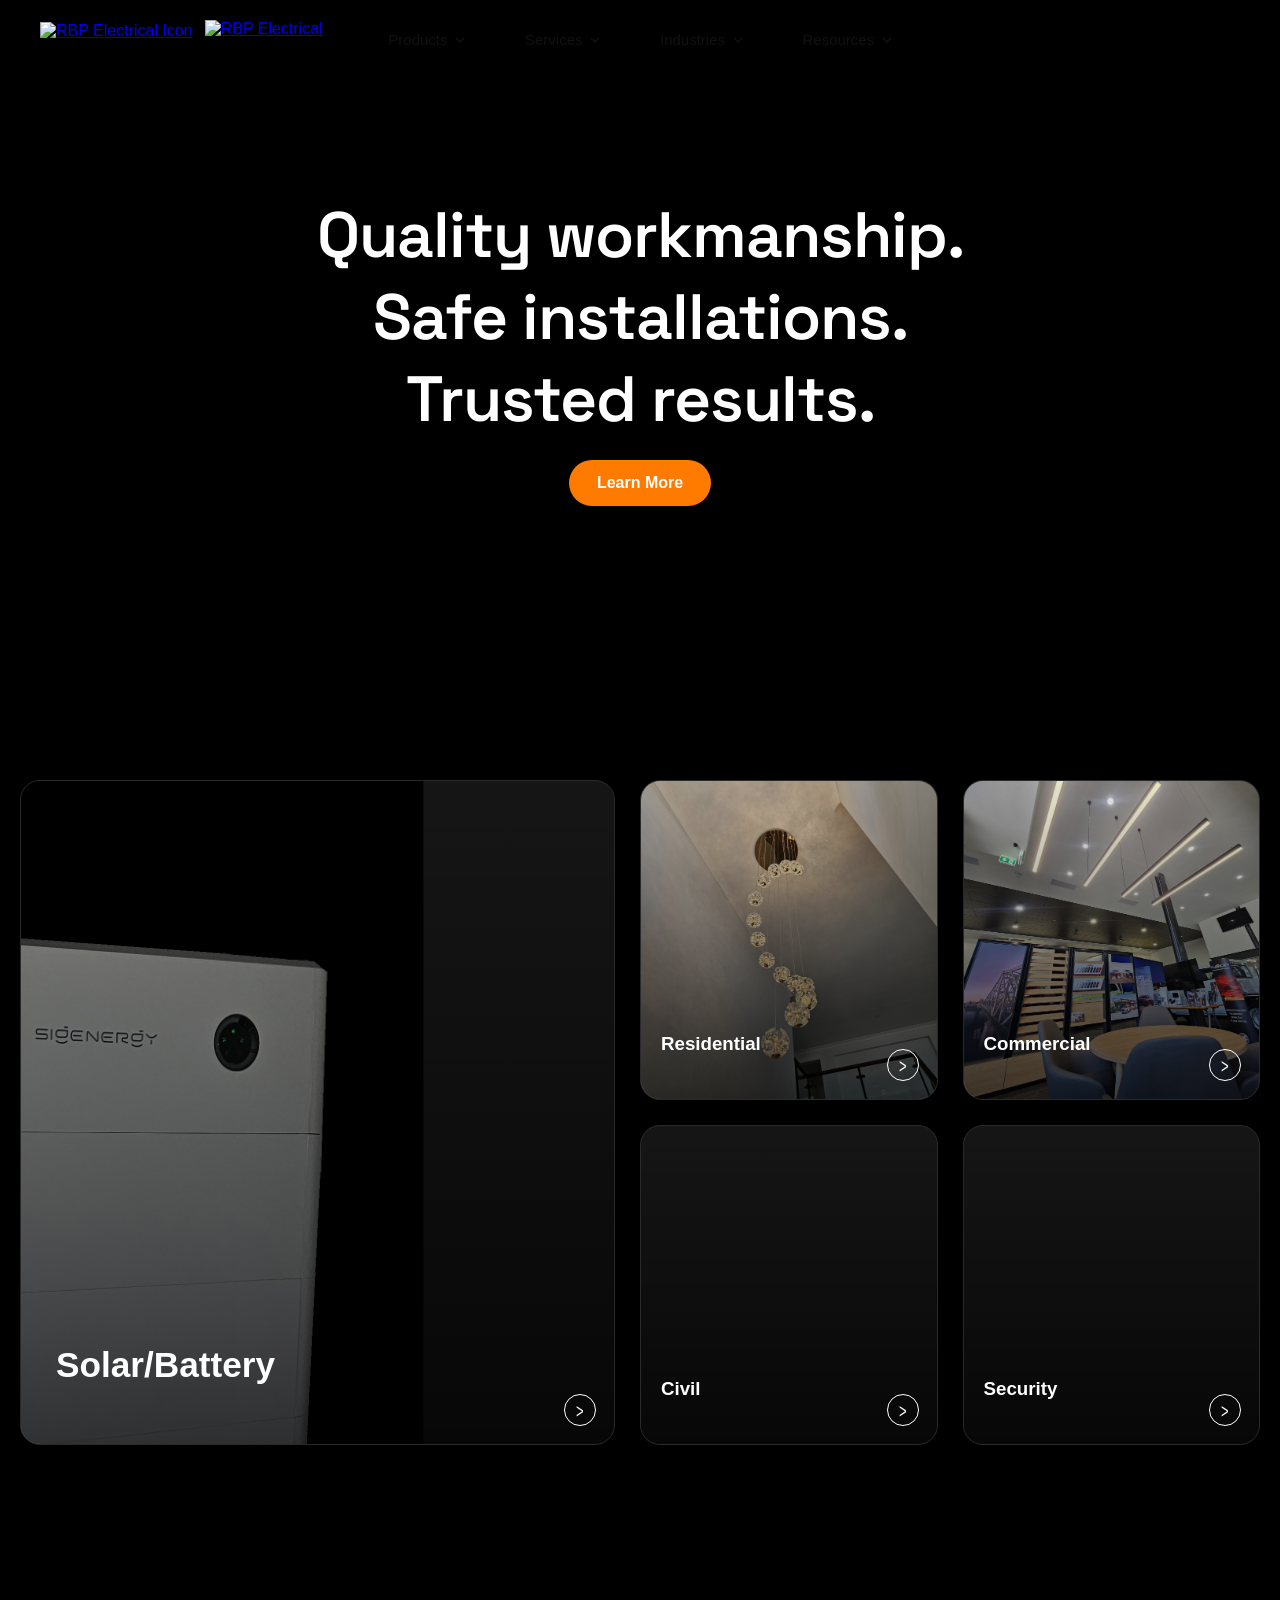
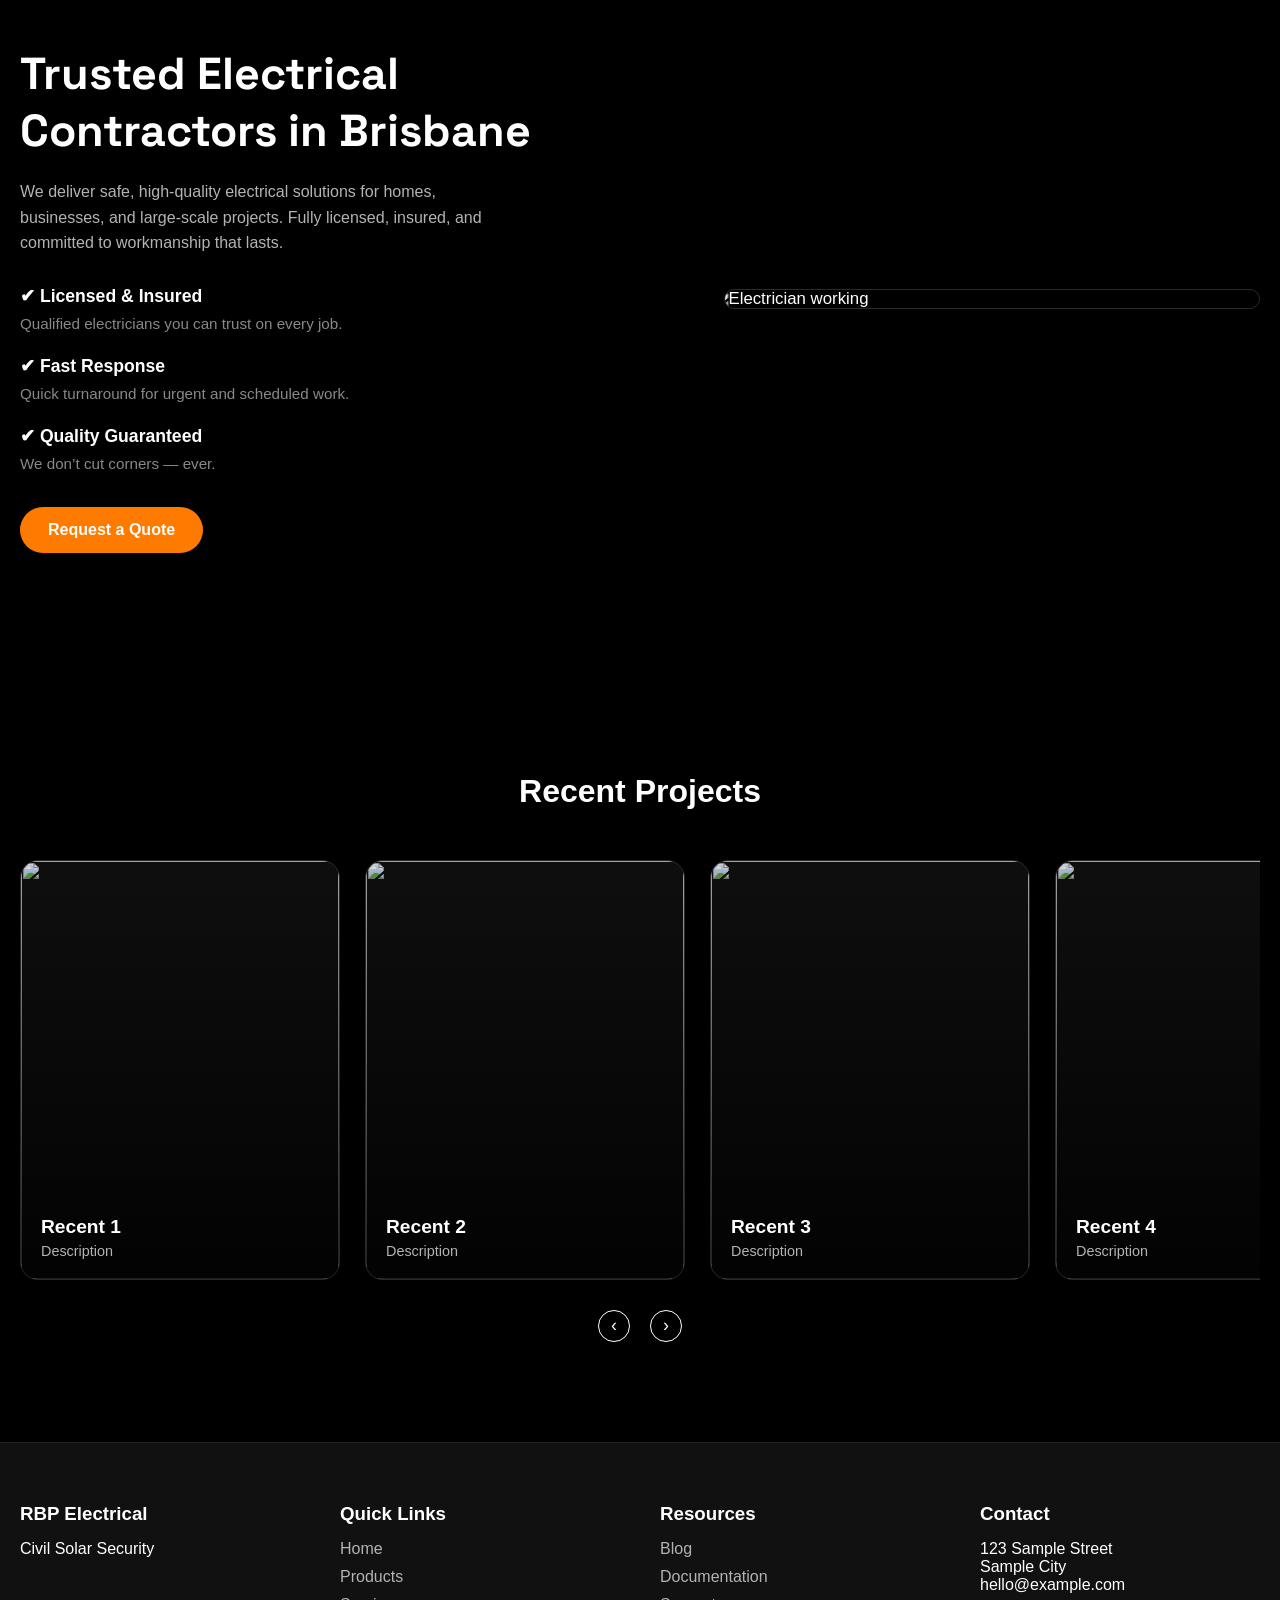
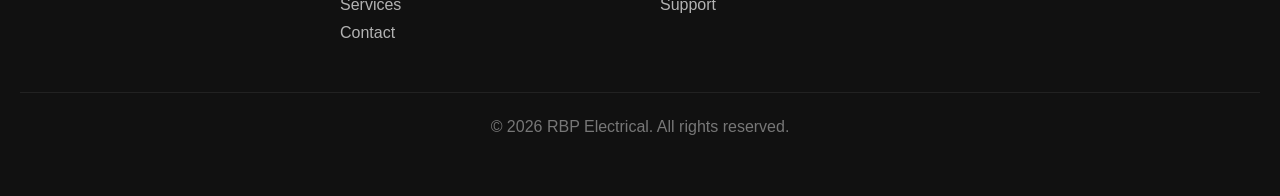
==== commit 921d1e0c: "Add files via upload" ====
--- a/index.html
+++ b/index.html
@@ -8,15 +8,18 @@
 <link rel="stylesheet" href="styles.css">
 <link href="https://fonts.googleapis.com/css2?family=Space+Grotesk:wght@300;400;500;600;700&display=swap" rel="stylesheet">
 </head>
-<body>
+<body class="home">
 
 <!-- NAVIGATION -->
 <nav>
 
     <div class="logo">
         <a href="index.html">
-            <img src="assets/logos/white_icon.png" alt="RBP Electrical Icon">
-            <img src="assets/logos/white_textlogo.png" alt="RBP Electrical">
+            <img class="logo-icon logo-dark" src="assets/logos/base_icon.png" alt="RBP Electrical Icon">
+            <img class="logo-text logo-dark" src="assets/logos/base_textlogo.png" alt="RBP Electrical">
+
+            <img class="logo-icon logo-white" src="assets/logos/white_icon.png" alt="RBP Electrical Icon">
+            <img class="logo-text logo-white" src="assets/logos/white_textlogo.png" alt="RBP Electrical">
         </a>
     </div>
     <button class="hamburger" id="hamburger">
@@ -93,84 +96,94 @@
     <div class="card-grid">
 
         <!-- Category 1 -->
-        <div class="category-card">
-            <div class="image-wrapper">
-                <img src="assets/category-cards/battery-black-background.png">
-            </div>
-
-            <div class="card-overlay"></div>
-
-            <div class="card-info">
-                <h3>Solar/Battery</h3>
-                <p>Sample description</p>
-            </div>
-
-            <div class="arrow-btn"><span>></span></div>
-        </div>
+        <a href="solar-battery.html" class="category-link battery-card">
+            <div class="category-card">
+                <div class="image-wrapper">
+                    <img src="assets/category-cards/battery-black-background.png" alt="Solar/Battery">
+                </div>
+
+                <div class="card-overlay"></div>
+
+                <div class="card-info">
+                    <h3>Solar/Battery</h3>
+                    <p>Sample description</p>
+                </div>
+
+                <div class="arrow-btn"><span>&gt;</span></div>
+            </div>
+        </a>
 
         <!-- Category 2 -->
-        <div class="category-card">
-            <div class="image-wrapper">
-                <img src="assets/category-cards/residential.jpg">
-            </div>
-
-            <div class="card-overlay"></div>
-
-            <div class="card-info">
-                <h3>Residential</h3>
-                <p>Sample description</p>
-            </div>
-
-            <div class="arrow-btn"><span>></span></div>
-        </div>
+         <a href="residential.html" class="category-link residential-card">
+            <div class="category-card">
+                <div class="image-wrapper">
+                    <img src="assets/category-cards/residential.jpg">
+                </div>
+
+                <div class="card-overlay"></div>
+
+                <div class="card-info">
+                    <h3>Residential</h3>
+                    <p>Sample description</p>
+                </div>
+
+                <div class="arrow-btn"><span>></span></div>
+            </div>
+        </a>
 
         <!-- Category 3 -->
-        <div class="category-card">
-            <div class="image-wrapper">
-                <img src="assets/category-cards/commercial.jpg">
-            </div>
-
-            <div class="card-overlay"></div>
-
-            <div class="card-info">
-                <h3>Commercial</h3>
-                <p>Sample description</p>
-            </div>
-
-            <div class="arrow-btn"><span>></span></div>
-        </div>
+        <a href="commercial.html" class="category-link commercial-card">
+            <div class="category-card">
+                <div class="image-wrapper">
+                    <img src="assets/category-cards/commercial.jpg">
+                </div>
+
+                <div class="card-overlay"></div>
+
+                <div class="card-info">
+                    <h3>Commercial</h3>
+                    <p>Sample description</p>
+                </div>
+
+                <div class="arrow-btn"><span>></span></div>
+            </div>
+        </a>
 
         <!-- Category 4 -->
-        <div class="category-card">
-            <div class="image-wrapper">
-                <img src="assets/category-cards/civil.jpg">
-            </div>
-
-            <div class="card-overlay"></div>
-
-            <div class="card-info">
-                <h3>Civil</h3>
-                <p>Sample description</p>
-            </div>
-
-            <div class="arrow-btn"><span>></span></div>
-        </div>
+        <a href="civil.html" class="category-link civil-card">
+            <div class="category-card">
+                <div class="image-wrapper">
+                    <img src="assets/category-cards/civil.jpg">
+                </div>
+
+                <div class="card-overlay"></div>
+
+                <div class="card-info">
+                    <h3>Civil</h3>
+                    <p>Sample description</p>
+                </div>
+
+                <div class="arrow-btn"><span>></span></div>
+            </div>
+        </a>
 
         <!-- Category 5 -->
-        <div class="category-card">
-            <div class="image-wrapper">
-                <img src="assets/category-cards/security.jpg">
-            </div>
-
-            <div class="card-overlay"></div>
-
-            <div class="card-info">
-                <h3>Security</h3>
-                <p>Sample description</p>
-            </div>
-
-            <div class="arrow-btn"><span>></span></div>
-        </div>
+        <a href="security.html" class="category-link security-card">
+            <div class="category-card">
+                <div class="image-wrapper">
+                    <img src="assets/category-cards/security.jpg">
+                </div>
+
+                <div class="card-overlay"></div>
+
+                <div class="card-info">
+                    <h3>Security</h3>
+                    <p>Sample description</p>
+                </div>
+
+                <div class="arrow-btn"><span>></span></div>
+            </div>
+        </a>
 
     </div>
 </section>
@@ -330,15 +343,15 @@
     <div class="footer-container">
 
         <div class="footer-column">
-            <h3>Sample Company</h3>
+            <h3>RBP Electrical</h3>
             <p>
-                Sample Company Description.
+                Civil Solar Security
             </p>
         </div>
 
         <div class="footer-column">
             <h3>Quick Links</h3>
-            <a href="#">Home</a>
+            <a href="index.html">Home</a>
             <a href="#">Products</a>
             <a href="#">Services</a>
             <a href="#">Contact</a>
@@ -361,7 +374,7 @@
     </div>
 
     <div class="copyright">
-        © 2026 Sample Company. All rights reserved.
+        © 2026 RBP Electrical. All rights reserved.
     </div>
 
 </footer>
@@ -476,6 +489,19 @@
         smoothScrollBy(projectsCarousel, e.deltaY * 1.2, 400);
     }, { passive: false });
 }
+
+/* =========================
+   NAVBAR SCROLL EFFECT
+========================= */
+const nav = document.querySelector("nav");
+
+window.addEventListener("scroll", () => {
+    if (window.scrollY > 50) {
+        nav.classList.add("scrolled");
+    } else {
+        nav.classList.remove("scrolled");
+    }
+});
 </script>
 </body>
 </html>
--- a/styles.css
+++ b/styles.css
@@ -29,16 +29,69 @@
 /* =========================
    NAVIGATION
 ========================= */
+/* Home starts transparent */
+body.home nav {
+    background: transparent;
+    border-bottom-color: transparent;
+}
+
+/* Home starts with dark logo */
+body.home .logo-dark {
+    display: block;
+}
+
+body.home .logo-white {
+    display: none;
+}
+
+/* Home starts with dark text */
+body.home .dropdown button {
+    color: #111;
+}
+
+/* Home after scrolling */
+body.home nav.scrolled {
+    background: #070707;
+    border-bottom-color: #222;
+}
+
+body.home nav.scrolled .logo-dark {
+    display: none;
+}
+
+body.home nav.scrolled .logo-white {
+    display: block;
+}
+
+body.home nav.scrolled .dropdown button {
+    color: white;
+}
+
 nav {
     height: 80px;
     background: #070707;
     border-bottom: 1px solid #222;
+
     display: flex;
     align-items: center;
     padding: 0 40px;
-    position: sticky;
+
+    position: fixed;
     top: 0;
+    left: 0;
+    width: 100%;
+
     z-index: 100;
+
+    transition:
+        background .3s ease,
+        border-color .3s ease;
+}
+
+
+nav.scrolled {
+    background: #070707;
+    border-bottom-color: #222;
 }
 
 .logo h2 {
@@ -52,23 +105,40 @@
 }
 
 .logo a {
+    position: relative;
     display: flex;
     align-items: center;
-    gap: 12px; 
-    text-decoration: none;
-}
-/* Icon Logo */
-.logo a img:first-child {
-    height: 36px; 
-}
-/* Text Logo */
-.logo a img:last-child {
-    height: 40px; 
-}
-.logo img {
-    height: 40px; 
+    gap: 12px;
+}
+
+/* Default (internal pages) */
+.logo-dark {
+    display: none;
+}
+
+.logo-white {
+    display: block;
+}
+
+.dropdown button {
+    color: white;
+}
+/* After scroll */
+nav.scrolled .logo-dark {
+    display: none;
+}
+
+nav.scrolled .logo-white {
+    display: block;
+}
+.logo-icon {
+    height: 36px;
     width: auto;
-    display: block;
+}
+
+.logo-text {
+    height: 40px;
+    width: auto;
 }
 
 .nav-center {
@@ -97,10 +167,13 @@
     position: relative;
 }
 
+body.internal .dropdown button {
+    color: white;
+}
 .dropdown button {
     background: none;
     border: none;
-    color: white;
+    color: #111;
     cursor: pointer;
 
     display: flex;
@@ -109,6 +182,10 @@
 
     font-size: 15px;
     font-weight: 300;
+}
+
+nav.scrolled .dropdown button {
+    color: white;
 }
 
 .dropdown button:hover {
@@ -140,6 +217,59 @@
 .dropdown-content a:hover {
     background: #242424;
 }
+/* =========================
+   HOME SCROLL - FULL NAV THEME SWITCH
+========================= */
+/* HOME (NOT SCROLLED) dropdown = transparent */
+body.home nav:not(.scrolled) .dropdown-content {
+    background: transparent;
+    border: none;
+    backdrop-filter: none;
+}
+
+/* Dropdown background changes on scroll */
+body.home nav.scrolled .dropdown-content {
+    background: #0f0f0f;
+    border-color: #222;
+}
+
+/* Dropdown links */
+body.home .dropdown-content a {
+    color: #111; /* default (home unscrolled) */
+}
+
+/* After scroll → dropdown links become white */
+body.home nav.scrolled .dropdown-content a {
+    color: white;
+    
+}
+
+/* Hover state changes depending on scroll */
+body.home .dropdown-content a:hover {
+    background: rgba(0,0,0,0.05);
+}
+
+body.home nav.scrolled .dropdown-content a:hover {
+    background: #1c1c1c;
+}
+
+/* Optional: dropdown button hover consistency */
+body.home .dropdown button:hover {
+    color: #ff7b00;
+}
+
+body.home nav.scrolled .dropdown button:hover {
+    color: #ff7b00;
+}
+
+/* MOBILE MENU (nav-center) theme switch */
+body.home .nav-center {
+    background: transparent;
+}
+
+body.home nav.scrolled .nav-center {
+    background: #070707;
+}
 
 
 
@@ -147,6 +277,8 @@
    HERO
 ========================= */
 .hero {
+    margin-top: 0;
+    
     position: relative;
     height: 700px;
     overflow: hidden;
@@ -233,73 +365,90 @@
     grid-template-rows: 320px 320px;
     gap: 25px;
 }
+.category-link {
+    display: block;
+    text-decoration: none;
+    color: inherit;
+}
+/* =========================
+   GRID LAYOUT (CLASS BASED)
+========================= */
+
+.category-link {
+    display: block;
+}
 
 /* Large featured card */
-.card-grid .category-card:nth-child(1) { 
+.battery-card {
     grid-column: 1;
     grid-row: 1 / span 2;
 }
 
+.battery-card .card-info h3 {
+    font-size: 2.2rem;
+}
+
+.battery-card .card-info p {
+    font-size: 1rem;
+}
+
+.battery-card .card-info {
+    left: 35px;
+    bottom: 35px;
+}
+
 /* Top right cards */
-.card-grid .category-card:nth-child(2) {
+.residential-card {
     grid-column: 2;
     grid-row: 1;
 }
 
-.card-grid .category-card:nth-child(3) {
+.commercial-card {
     grid-column: 3;
     grid-row: 1;
 }
 
-/* Bottom wide cards */
-.card-grid .category-card:nth-child(4) {
+/* Bottom row */
+.civil-card {
     grid-column: 2;
     grid-row: 2;
 }
 
-.card-grid .category-card:nth-child(5) {
+.security-card {
     grid-column: 3;
     grid-row: 2;
 }
 
-
-.card-grid .category-card:nth-child(1) h3 {
-    font-size: 2.2rem;
-}
-
-.card-grid .category-card:nth-child(1) p {
-    font-size: 1rem;
-}
-
-.card-grid .category-card:nth-child(1) .card-info {
-    left: 35px;
-    bottom: 35px;
-}
-
-/* ===Card Positioning=== */
+/* =========================
+   IMAGE POSITIONING (CLASS BASED)
+========================= */
+
 /* Battery */
-.card-grid .category-card:nth-child(1) img {
+.battery-card img {
     transform: scale(1.3);
     object-position: 330% 50%;
 }
 
 /* Residential */
-.card-grid .category-card:nth-child(2) img {
-    transform: scale(1.0);
+.residential-card img {
+    transform: scale(1);
     object-position: 300% 50%;
 }
+
 /* Commercial */
-.card-grid .category-card:nth-child(3) img {
-    transform: scale(1.0);
-    object-position:50% 100%;
-}
+.commercial-card img {
+    transform: scale(1);
+    object-position: 50% 100%;
+}
+
 /* Civil */
-.card-grid .category-card:nth-child(4) img {
+.civil-card img {
     transform: scale(1.4);
-    object-position:100% 100%;
-}
+    object-position: 100% 100%;
+}
+
 /* Security */
-.card-grid .category-card:nth-child(5) img {
+.security-card img {
     transform: scale(1.4);
     object-position: 50% 0%;
 }
@@ -321,7 +470,7 @@
 }
 
 .category-card {
-    min-height: 320px;
+    height: 100%;
 }
 
 .image-wrapper img {
@@ -331,8 +480,29 @@
     transition: transform .5s ease;
 }
 
-.category-card:hover img {
-    transform: scale(1.12);
+/* Battery */
+.battery-card:hover img {
+    transform: scale(1.3) scale(1.08);
+}
+
+/* Residential */
+.residential-card:hover img {
+    transform: scale(1) scale(1.08);
+}
+
+/* Commercial */
+.commercial-card:hover img {
+    transform: scale(1) scale(1.08);
+}
+
+/* Civil */
+.civil-card:hover img {
+    transform: scale(1.4) scale(1.08);
+}
+
+/* Security */
+.security-card:hover img {
+    transform: scale(1.4) scale(1.08);
 }
 
 .card-info {
@@ -686,6 +856,430 @@
     cursor: pointer;
 }
 
+/* ========================
+   SOLARY BATTERY PAGE
+========================= */
+.solar-hero {
+    background: url("assets/solar-hero.jpg") center/cover no-repeat;
+    min-height: 70vh;
+    display: flex;
+    align-items: center;
+}
+
+.hero-content {
+    max-width: 700px;
+}
+
+.hero-buttons {
+    margin-top: 20px;
+    display: flex;
+    gap: 15px;
+}
+
+.hero-btn.secondary {
+    background: transparent;
+    border: 2px solid white;
+}
+
+/* Trust Section */
+.trust-section {
+    max-width: 1200px;
+    margin: -60px auto 80px;
+    padding: 0 20px;
+    position: relative;
+    z-index: 5;
+}
+
+.trust-grid {
+    display: grid;
+    grid-template-columns: repeat(2, 1fr);
+    gap: 20px;
+
+    background: #111111;
+    border-radius: 18px;
+    overflow: hidden;
+
+    box-shadow: 0 20px 50px rgba(0,0,0,.12);
+}
+
+.trust-item {
+    padding: 35px;
+    text-align: center;
+    border: 1px solid #111111;
+}
+
+.trust-icon {
+    font-size: 2rem;
+    display: block;
+    margin-bottom: 15px;
+}
+
+.trust-item h3 {
+    margin-bottom: 10px;
+    font-size: 1.2rem;
+}
+
+.trust-item p {
+    color: #666;
+    line-height: 1.6;
+}
+
+.services-section,
+.why-section,
+.process-section,
+.cta-section {
+    padding: 80px 20px;
+    max-width: 1200px;
+    margin: auto;
+}
+
+.services-grid,
+.why-grid {
+    display: grid;
+    grid-template-columns: repeat(auto-fit, minmax(220px, 1fr));
+    gap: 20px;
+}
+
+.service-card {
+    background: #111;
+    padding: 20px;
+    border-radius: 10px;
+}
+
+/* Overview Section */
+.solar-overview{
+    max-width:1200px;
+    margin:auto;
+    padding:100px 20px;
+
+    display:grid;
+    grid-template-columns:1fr 1fr;
+    gap:60px;
+    align-items:center;
+}
+
+.overview-image img{
+    width:100%;
+    border-radius:18px;
+    display:block;
+}
+
+.overview-content ul{
+    margin-top:30px;
+    display:grid;
+    gap:12px;
+}
+
+.service-card{
+    overflow:hidden;
+    border-radius:16px;
+    background:white;
+    box-shadow:0 12px 35px rgba(0,0,0,.08);
+    transition:.3s;
+}
+
+.service-card img{
+    width:100%;
+    height:230px;
+    object-fit:cover;
+}
+
+.service-card:hover{
+    transform:translateY(-8px);
+}
+
+/* Why Us Section */
+
+.why-section {
+    background: #0b0b0b;
+    padding: 100px 20px;
+    border-radius: 20px;
+    color: white;
+}
+
+.why-container {
+    max-width: 1100px;
+    margin: 0 auto;
+}
+
+/* Header */
+.why-header {
+    text-align: center;
+    margin-bottom: 60px;
+}
+
+.why-header h2 {
+    font-size: 2.4rem;
+    margin-bottom: 10px;
+    letter-spacing: -0.5px;
+}
+
+.why-header p {
+    font-size: 1.05rem;
+    color: #b8b8b8;
+    max-width: 600px;
+    margin: 0 auto;
+    line-height: 1.6;
+}
+
+/* Grid */
+.why-grid {
+    display: grid;
+    grid-template-columns: repeat(3, 1fr);
+    gap: 25px;
+}
+
+/* Cards */
+.why-card {
+    background: linear-gradient(145deg, #121212, #0e0e0e);
+    border: 1px solid #1f1f1f;
+    border-radius: 16px;
+    padding: 30px;
+    transition: transform .25s ease, border-color .25s ease, box-shadow .25s ease;
+    position: relative;
+    overflow: hidden;
+}
+
+/* Hover effect */
+.why-card:hover {
+    transform: translateY(-6px);
+    border-color: #2a2a2a;
+    box-shadow: 0 10px 30px rgba(0,0,0,0.5);
+}
+
+.why-card h3 {
+    font-size: 1.2rem;
+    margin-bottom: 10px;
+}
+
+.why-card p {
+    color: #bdbdbd;
+    line-height: 1.6;
+    font-size: 0.95rem;
+}
+
+/* Optional accent line */
+.why-card::before {
+    content: "";
+    position: absolute;
+    top: 0;
+    left: 0;
+    width: 100%;
+    height: 2px;
+    background: linear-gradient(90deg, #ff7b00, transparent);
+    opacity: 0.6;
+}
+
+/* Process Section*/
+
+.process-section {
+    background: var(--bg);
+    padding: 100px 20px;
+    color: var(--text);
+}
+
+.process-container {
+    max-width: 1100px;
+    margin: 0 auto;
+}
+
+/* Header */
+.process-header {
+    text-align: center;
+    margin-bottom: 60px;
+}
+
+.process-header h2 {
+    font-size: 2.4rem;
+    margin-bottom: 10px;
+}
+
+.process-header p {
+    color: var(--text-muted);
+    max-width: 600px;
+    margin: 0 auto;
+    line-height: 1.6;
+}
+
+/* Steps layout */
+.process-steps {
+    display: flex;
+    flex-direction: column;
+    gap: 30px;
+}
+
+/* Each step card */
+.process-step {
+    display: flex;
+    background: var(--surface);
+    border: 1px solid var(--border);
+    border-radius: 18px;
+    overflow: hidden;
+    transition: transform .25s ease, border-color .25s ease;
+
+    /* NEW: taller cards */
+    min-height: 200px;
+}
+
+
+/* Hover effect */
+.process-step:hover {
+    transform: translateY(-4px);
+    border-color: #333;
+}
+
+/* Image */
+.process-image {
+    flex: 1;
+    min-width: 50%;
+    height: auto;
+    position: relative;
+}
+
+.process-image img {
+    width: 100%;
+    height: 100%;
+    object-fit: cover;
+    display: block;
+    transition: transform .4s ease;
+}
+
+.process-step:hover .process-image img {
+    transform: scale(1.05);
+}
+
+/* Content */
+.process-content {
+    flex: 1;
+    min-width: 50%;
+    padding: 40px;
+
+    display: flex;
+    flex-direction: column;
+    justify-content: center;
+}
+
+.step-number {
+    display: inline-block;
+    width: 32px;
+    height: 32px;
+    border-radius: 50%;
+    background: var(--orange);
+    color: black;
+    font-weight: bold;
+    display: flex;
+    align-items: center;
+    justify-content: center;
+    margin-bottom: 14px;
+}
+
+.process-content h3 {
+    margin-bottom: 8px;
+    font-size: 1.2rem;
+}
+
+.process-content p {
+    color: var(--text-muted);
+    line-height: 1.6;
+}
+
+.process-step:hover {
+    transform: translateY(-6px);
+    border-color: #333;
+}
+.process-step:hover .process-image img {
+    transform: scale(1.06);
+}
+
+/* 
+   CTA Section
+ */
+
+.cta-section {
+    padding: 120px 20px;
+    
+
+    display: flex;
+    justify-content: center;
+    align-items: center;
+}
+
+.cta-container {
+    max-width: 850px;
+    text-align: center;
+
+    background: linear-gradient(145deg, #121212, #0d0d0d);
+    border: 1px solid var(--border);
+    border-radius: 22px;
+
+    padding: 70px 40px;
+
+    box-shadow: 0 20px 60px rgba(0,0,0,0.6);
+    position: relative;
+    overflow: hidden;
+}
+
+/* subtle top glow line */
+.cta-container::before {
+    content: "";
+    position: absolute;
+    top: 0;
+    left: 0;
+    height: 3px;
+    width: 100%;
+    background: linear-gradient(90deg, var(--orange), transparent);
+    opacity: 0.8;
+}
+
+/* Heading */
+.cta-container h2 {
+    font-size: 2.6rem;
+    margin-bottom: 15px;
+    letter-spacing: -0.5px;
+}
+
+/* Paragraph */
+.cta-container p {
+    color: var(--text-muted);
+    font-size: 1.1rem;
+    max-width: 600px;
+    margin: 0 auto 35px;
+    line-height: 1.6;
+}
+
+/* Button */
+.cta-btn {
+    display: inline-block;
+    padding: 14px 28px;
+    border-radius: 999px;
+
+    background: var(--orange);
+    color: #000;
+    font-weight: 600;
+    text-decoration: none;
+
+    transition: all 0.25s ease;
+    box-shadow: 0 10px 25px rgba(255, 123, 0, 0.25);
+}
+
+/* hover */
+.cta-btn:hover {
+    background: var(--orange-hover);
+    transform: translateY(-3px);
+    box-shadow: 0 15px 35px rgba(255, 123, 0, 0.35);
+}
+
+/* responsive */
+@media (max-width: 600px) {
+    .cta-container {
+        padding: 50px 25px;
+    }
+
+    .cta-container h2 {
+        font-size: 2rem;
+    }
+}
+
 /* Tablet + Mobile */
 @media (max-width: 900px) {
 
@@ -803,14 +1397,53 @@
 
     /* Categories */
 
-    .categories {
-        margin: 50px auto;
-    }
-
-    .card-grid .category-card:nth-child(1) img {
-        transform: scale(1.0); 
-        object-position: 200% center; 
-    }
+    .card-grid {
+        display: grid;
+        grid-template-columns: 1fr;
+        grid-template-rows: auto;
+        gap: 15px;
+    }
+
+    /* IMPORTANT: reset the grid positioning properly */
+    .battery-card,
+    .residential-card,
+    .commercial-card,
+    .civil-card,
+    .security-card {
+        grid-column: auto !important;
+        grid-row: auto !important;
+    }
+    .battery-card .card-info {
+        left: 20px;
+        bottom: 20px;
+    }
+    .battery-card .card-info h3 {
+        font-size: 1.25rem;
+}
+
+    /* Make sure links + cards stretch full width */
+    .category-link {
+        width: 100%;
+    }
+
+    .category-card {
+        width: 100%;
+        min-height: 220px; /* prevents squashing */
+    }
+
+    /* Let images behave naturally */
+    .image-wrapper {
+        height: 100%;
+        min-height: 220px;
+    }
+
+    .image-wrapper img {
+        width: 100%;
+        height: 100%;
+        object-fit: cover;
+        transform: none !important; /* prevents weird scaling issues on mobile */
+    }
+    
 
     .image-wrapper {
         height: 250px;
@@ -826,6 +1459,29 @@
         grid-template-columns: 1fr;
         text-align: center;
     }
+
+    /* =========================
+        Solar Battery Page 
+    =========================*/
+    /* Why Us */
+    .why-grid {
+        grid-template-columns: 1fr;
+    }
+
+    .why-header h2 {
+        font-size: 2rem;
+    }
+
+    /* Process Section */
+    .process-step {
+        flex-direction: column;
+    }
+
+    .process-image {
+        width: 100%;
+        flex: unset;
+        height: 220px;
+    }
 }
 
 /* Small phones */
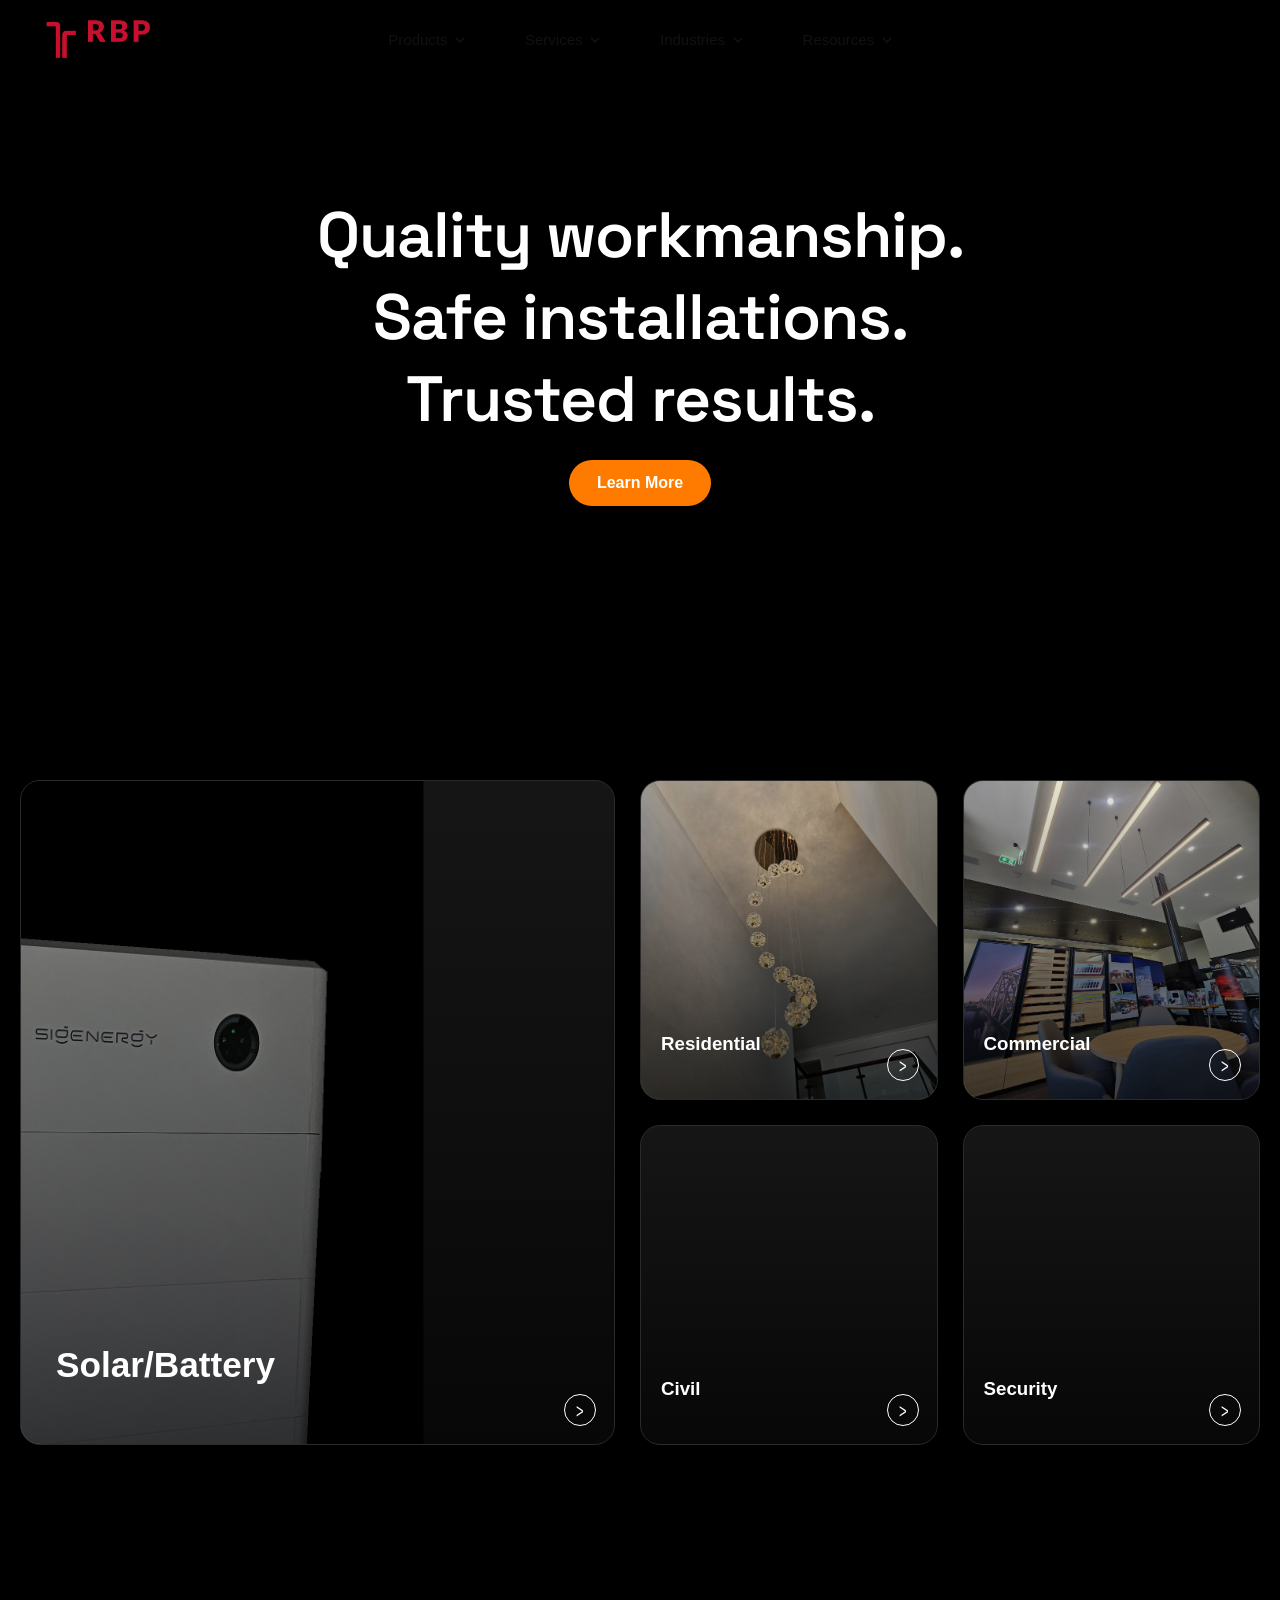
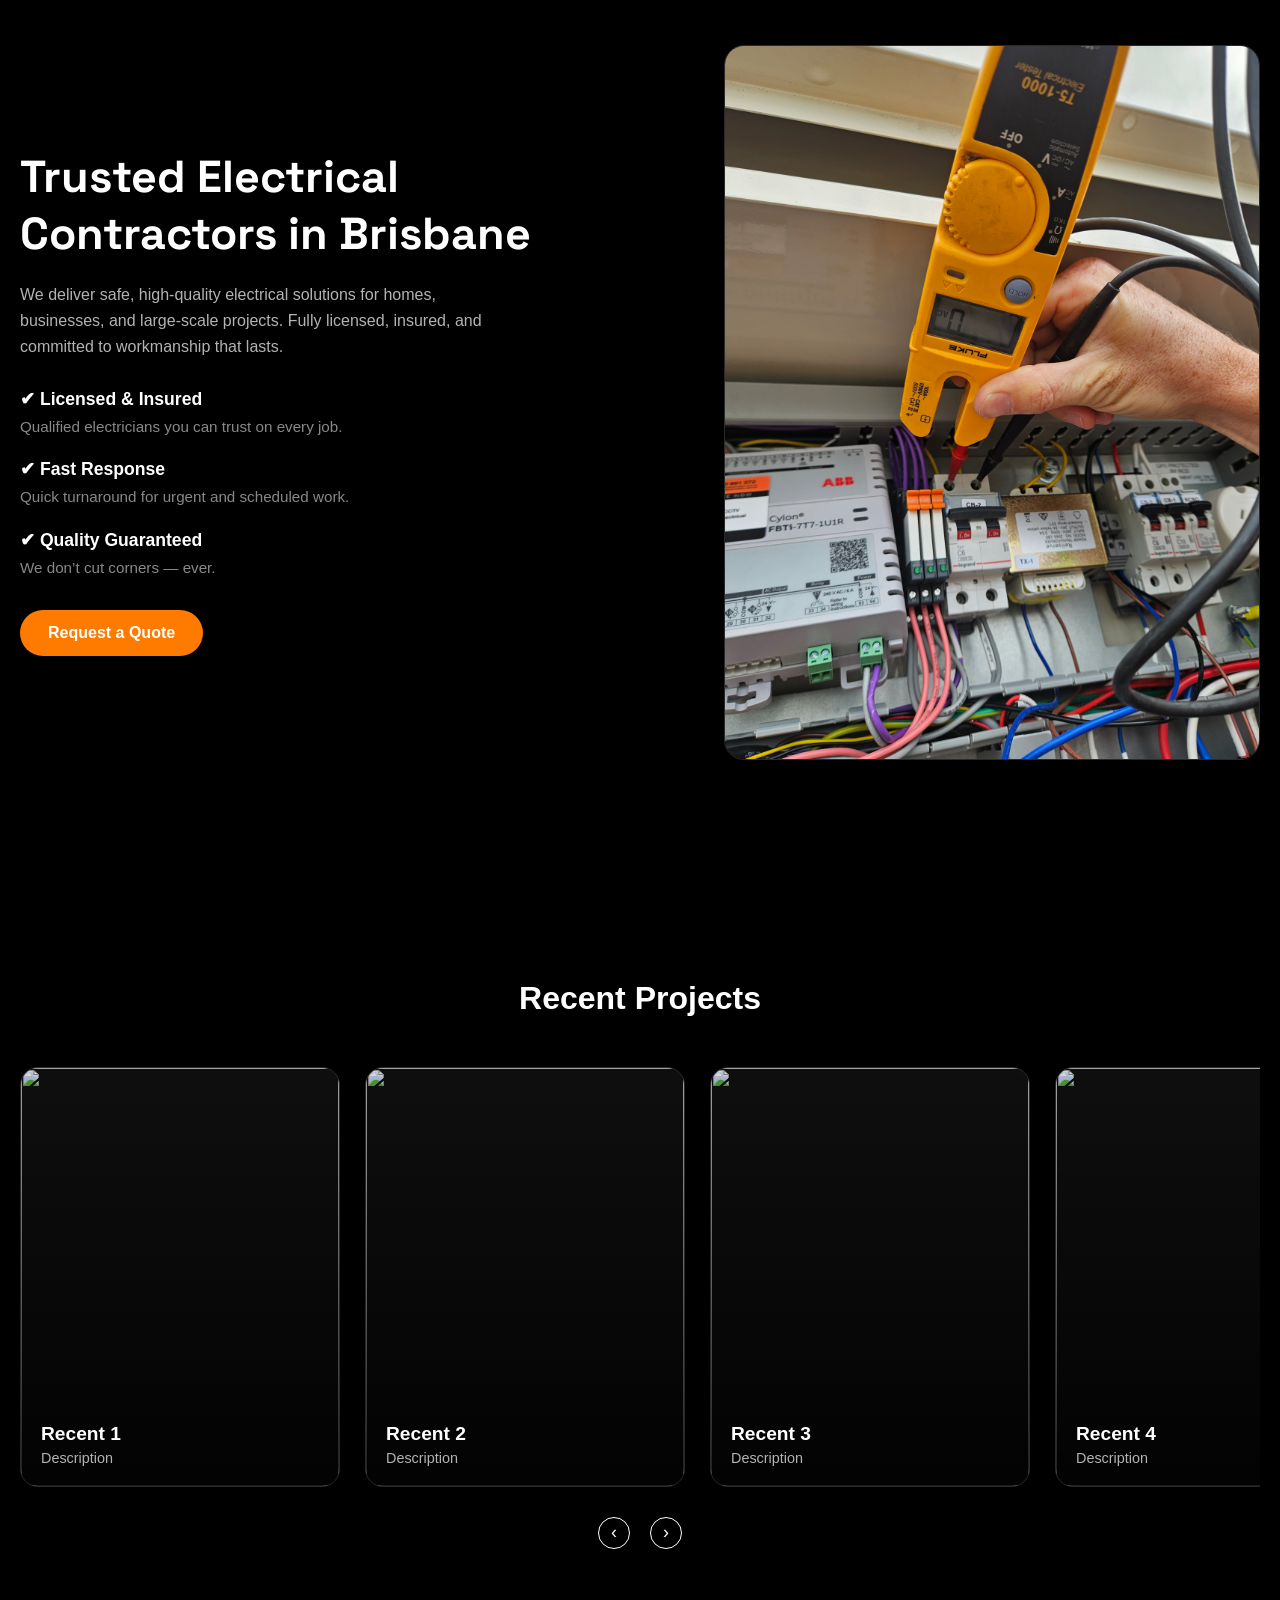
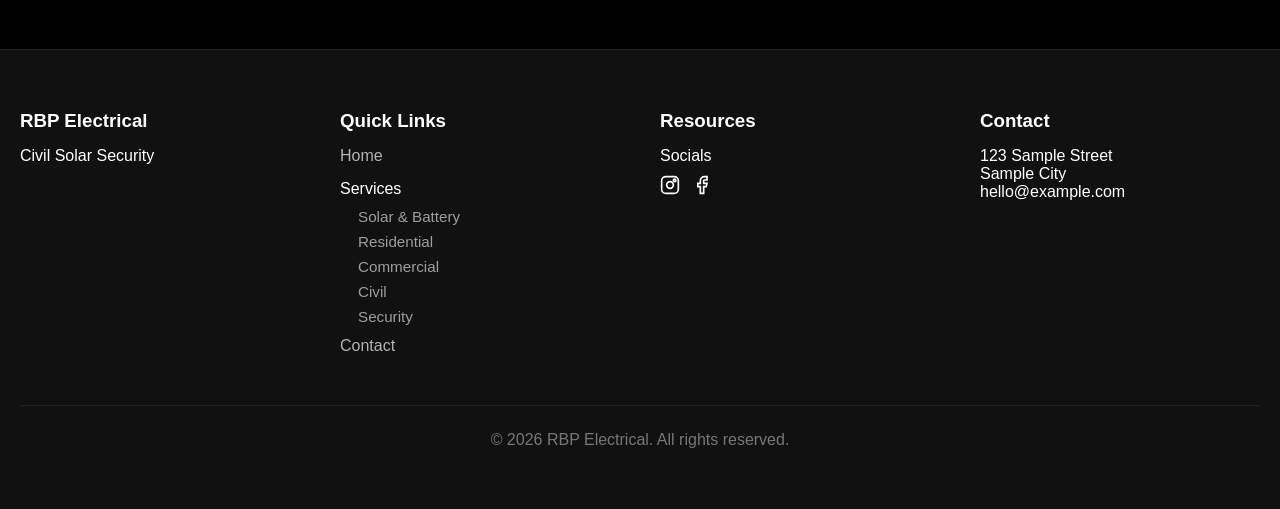
==== commit b21ef959: "Add files via upload" ====
--- a/index.html
+++ b/index.html
@@ -41,9 +41,11 @@
             <button><span>Services</span>
     <span class="arrow">›</span></button>
             <div class="dropdown-content">
-                <a href="#">Service One</a>
-                <a href="#">Service Two</a>
-                <a href="#">Service Three</a>
+                <a href="solar-battery.html">Solar/Battery</a>
+                <a href="residential.html">Residential</a>
+                <a href="commercial.html">Commercial</a>
+                <a href="civil.html">Civil</a>
+                <a href="security.html">Security</a>
             </div>
         </div>
 
@@ -220,11 +222,11 @@
 
             </div>
 
-            <a href="#" class="hero-btn">Request a Quote</a>
+            <a href="contact.html" class="hero-btn">Request a Quote</a>
         </div>
 
         <div class="why-image">
-            <img src="assets/images/electrician-work.jpg" alt="Electrician working">
+            <img src="assets/home-page/electrician-working.jpg" alt="Electrician working">
         </div>
 
     </div>
@@ -351,17 +353,43 @@
 
         <div class="footer-column">
             <h3>Quick Links</h3>
+
             <a href="index.html">Home</a>
-            <a href="#">Products</a>
-            <a href="#">Services</a>
-            <a href="#">Contact</a>
-        </div>
-
+
+            <span class="footer-heading">Services</span>
+
+            <div class="footer-sub-links">
+                <a href="solar-battery.html">Solar & Battery</a>
+                <a href="residential.html">Residential</a>
+                <a href="commercial.html">Commercial</a>
+                <a href="civil.html">Civil</a>
+                <a href="security.html">Security</a>
+            </div>
+
+            <a href="contact.html">Contact</a>
+        </div>
         <div class="footer-column">
             <h3>Resources</h3>
-            <a href="#">Blog</a>
-            <a href="#">Documentation</a>
-            <a href="#">Support</a>
+
+            <span class="footer-heading">Socials</span>
+
+            <div class="footer-socials">
+                <a href="#" class="social-icon" aria-label="Instagram">
+                    <!-- Instagram -->
+                    <svg viewBox="0 0 24 24" fill="none" stroke="white" stroke-width="2">
+                        <rect x="2" y="2" width="20" height="20" rx="5"/>
+                        <circle cx="12" cy="12" r="4"/>
+                        <circle cx="17.5" cy="6.5" r="1.5"/>
+                    </svg>
+                </a>
+
+                <a href="#" class="social-icon" aria-label="Facebook">
+                    <!-- Facebook -->
+                    <svg viewBox="0 0 24 24" fill="none" stroke="white" stroke-width="2">
+                        <path d="M18 2h-3a5 5 0 0 0-5 5v3H7v4h3v8h4v-8h3l1-4h-4V7a1 1 0 0 1 1-1h3z"/>
+                    </svg>
+                </a>
+            </div>
         </div>
 
         <div class="footer-column">
--- a/styles.css
+++ b/styles.css
@@ -843,6 +843,64 @@
     padding-top: 25px;
 }
 
+/* Footer subheading (not clickable) */
+.footer-heading {
+    display: block;
+    color: #ffffff;
+    font-weight: 500;
+    margin: 10px 0 8px;
+}
+
+/* Nested service links */
+.footer-sub-links {
+    margin-left: 18px;
+    margin-bottom: 12px;
+    display: flex;
+    flex-direction: column;
+    gap: 8px;
+}
+
+.footer-sub-links a {
+    color: #9e9e9e;
+    font-size: 0.95rem;
+    margin: 0;
+    transition: color .2s ease, transform .2s ease;
+}
+
+.footer-sub-links a:hover {
+    color: var(--orange);
+    transform: translateX(4px);
+}
+
+/* Social heading */
+.footer-heading {
+    display: block;
+    color: #fff;
+    font-weight: 500;
+    margin: 15px 0 10px;
+}
+
+/* Social icon row */
+.footer-socials {
+    display: flex;
+    gap: 12px;
+    margin-top: 5px;
+}
+
+/* Icon styling */
+.social-icon svg {
+    width: 20px;
+    height: 20px;
+    stroke: white;
+    transition: transform .2s ease, stroke .2s ease;
+}
+
+/* Hover effect */
+.social-icon:hover svg {
+    transform: translateY(-2px) scale(1.1);
+    stroke: var(--orange);
+}
+
 /* =========================
    MOBILE NAVIGATION
 ========================= */
@@ -857,7 +915,7 @@
 }
 
 /* ========================
-   SOLARY BATTERY PAGE
+   SERVICES PAGES
 ========================= */
 .solar-hero {
     background: url("assets/solar-hero.jpg") center/cover no-repeat;
@@ -866,6 +924,34 @@
     align-items: center;
 }
 
+.residential-hero{
+    background:url("assets/residential-hero.jpg") center/cover no-repeat;
+    min-height:70vh;
+    display:flex;
+    align-items:center;
+}
+
+.commercial-hero {
+    background: url("assets/commercial-hero.jpg") center/cover no-repeat;
+    min-height: 70vh;
+    display: flex;
+    align-items: center;
+}
+
+.civil-hero {
+    background: url("assets/civil-hero.jpg") center/cover no-repeat;
+    min-height: 70vh;
+    display: flex;
+    align-items: center;
+}
+
+.security-hero {
+    background: url("assets/security-hero.jpg") center/cover no-repeat;
+    min-height: 70vh;
+    display: flex;
+    align-items: center;
+}
+
 .hero-content {
     max-width: 700px;
 }
@@ -882,6 +968,14 @@
 }
 
 /* Trust Section */
+.trust-icon svg {
+    width: 40px;
+    height: 40px;
+    display: block;
+    margin: 0 auto 15px;
+    stroke: white;
+}
+
 .trust-section {
     max-width: 1200px;
     margin: -60px auto 80px;
@@ -970,22 +1064,81 @@
     gap:12px;
 }
 
-.service-card{
-    overflow:hidden;
-    border-radius:16px;
-    background:white;
-    box-shadow:0 12px 35px rgba(0,0,0,.08);
-    transition:.3s;
-}
-
-.service-card img{
-    width:100%;
-    height:230px;
-    object-fit:cover;
-}
-
-.service-card:hover{
-    transform:translateY(-8px);
+.services-grid {
+    display: grid;
+    grid-template-columns: repeat(auto-fit, minmax(280px, 1fr));
+    gap: 30px;
+    margin-top: 50px;
+}
+
+.service-card {
+    overflow: hidden;
+    border-radius: 18px;
+
+    background: var(--surface);
+    border: 1px solid var(--border);
+
+    color: var(--text);
+
+    transition:
+        transform .3s ease,
+        border-color .3s ease,
+        box-shadow .3s ease;
+
+    position: relative;
+}
+
+/* Orange accent line */
+.service-card::before {
+    content: "";
+    position: absolute;
+    inset: 0 0 auto 0;
+    height: 3px;
+    opacity: .85;
+    z-index: 2;
+}
+
+.service-card img {
+    width: 100%;
+    height: 240px;
+    object-fit: cover;
+    display: block;
+
+    transition: transform .4s ease;
+}
+
+.service-content {
+    padding: 24px;
+}
+
+.service-content h3 {
+    color: var(--text);
+    margin-bottom: 12px;
+    font-size: 1.3rem;
+    font-weight: 600;
+}
+
+.service-content p {
+    color: var(--text-muted);
+    line-height: 1.7;
+}
+
+/* Hover */
+.service-card:hover {
+    transform: translateY(-8px);
+    box-shadow: 0 20px 50px rgba(0, 0, 0, .45);
+}
+
+.service-card:hover img {
+    transform: scale(1.08);
+}
+
+.service-card:hover::before {
+    background: linear-gradient(
+        90deg,
+        var(--orange),
+        var(--orange-hover)
+    );
 }
 
 /* Why Us Section */
@@ -1269,6 +1422,110 @@
     box-shadow: 0 15px 35px rgba(255, 123, 0, 0.35);
 }
 
+/* Contact Page */
+.contact-section {
+    padding: 100px 20px;
+    background: var(--bg);
+    color: var(--text);
+}
+
+.contact-container {
+    max-width: 900px;
+    margin: 0 auto;
+}
+
+.contact-container h2 {
+    font-size: 2.4rem;
+    margin-bottom: 10px;
+    letter-spacing: -0.5px;
+}
+
+.contact-container p {
+    color: var(--text-muted);
+    margin-bottom: 40px;
+    line-height: 1.6;
+}
+
+/* FORM GRID */
+.contact-form {
+    display: grid;
+    grid-template-columns: 1fr 1fr;
+    gap: 20px;
+}
+
+/* full width items */
+.form-group.full {
+    grid-column: 1 / -1;
+}
+
+.form-group {
+    display: flex;
+    flex-direction: column;
+}
+
+/* LABELS */
+.form-group label {
+    margin-bottom: 8px;
+    font-size: 0.95rem;
+    color: var(--text-muted);
+}
+
+/* INPUTS */
+.form-group input,
+.form-group select,
+.form-group textarea {
+    background: var(--surface);
+    border: 1px solid var(--border);
+    border-radius: 12px;
+    padding: 14px 16px;
+    color: var(--text);
+    font-size: 1rem;
+    outline: none;
+    transition: 0.25s ease;
+}
+
+/* focus */
+.form-group input:focus,
+.form-group select:focus,
+.form-group textarea:focus {
+    border-color: var(--orange);
+    box-shadow: 0 0 0 2px rgba(255, 123, 0, 0.15);
+}
+
+/* textarea resize */
+textarea {
+    resize: vertical;
+    min-height: 140px;
+}
+
+/* BUTTON */
+.contact-btn {
+    grid-column: 1 / -1;
+    padding: 14px 20px;
+    border: none;
+    border-radius: 999px;
+    background: var(--orange);
+    color: black;
+    font-weight: 600;
+    font-size: 1rem;
+    cursor: pointer;
+    transition: 0.25s ease;
+    box-shadow: 0 10px 25px rgba(255, 123, 0, 0.25);
+}
+
+.contact-btn:hover {
+    background: var(--orange-hover);
+    transform: translateY(-2px);
+    box-shadow: 0 15px 35px rgba(255, 123, 0, 0.35);
+}
+
+/* MOBILE */
+@media (max-width: 700px) {
+    .contact-form {
+        grid-template-columns: 1fr;
+    }
+}
+
 /* responsive */
 @media (max-width: 600px) {
     .cta-container {
@@ -1511,4 +1768,36 @@
     .image-wrapper {
         height: 220px;
     }
+}
+
+/* Overview section */
+@media (max-width: 768px) {
+
+    .solar-overview {
+        grid-template-columns: 1fr;
+        gap: 30px;
+        padding: 60px 20px;
+    }
+
+    .overview-image {
+        order: 1;
+    }
+
+    .overview-content {
+        order: 2;
+    }
+
+    .overview-image img {
+        height: 240px;
+        object-fit: cover;
+        border-radius: 16px;
+    }
+
+    .overview-content h2 {
+        font-size: 2rem;
+    }
+
+    .overview-content ul {
+        margin-top: 20px;
+    }
 }
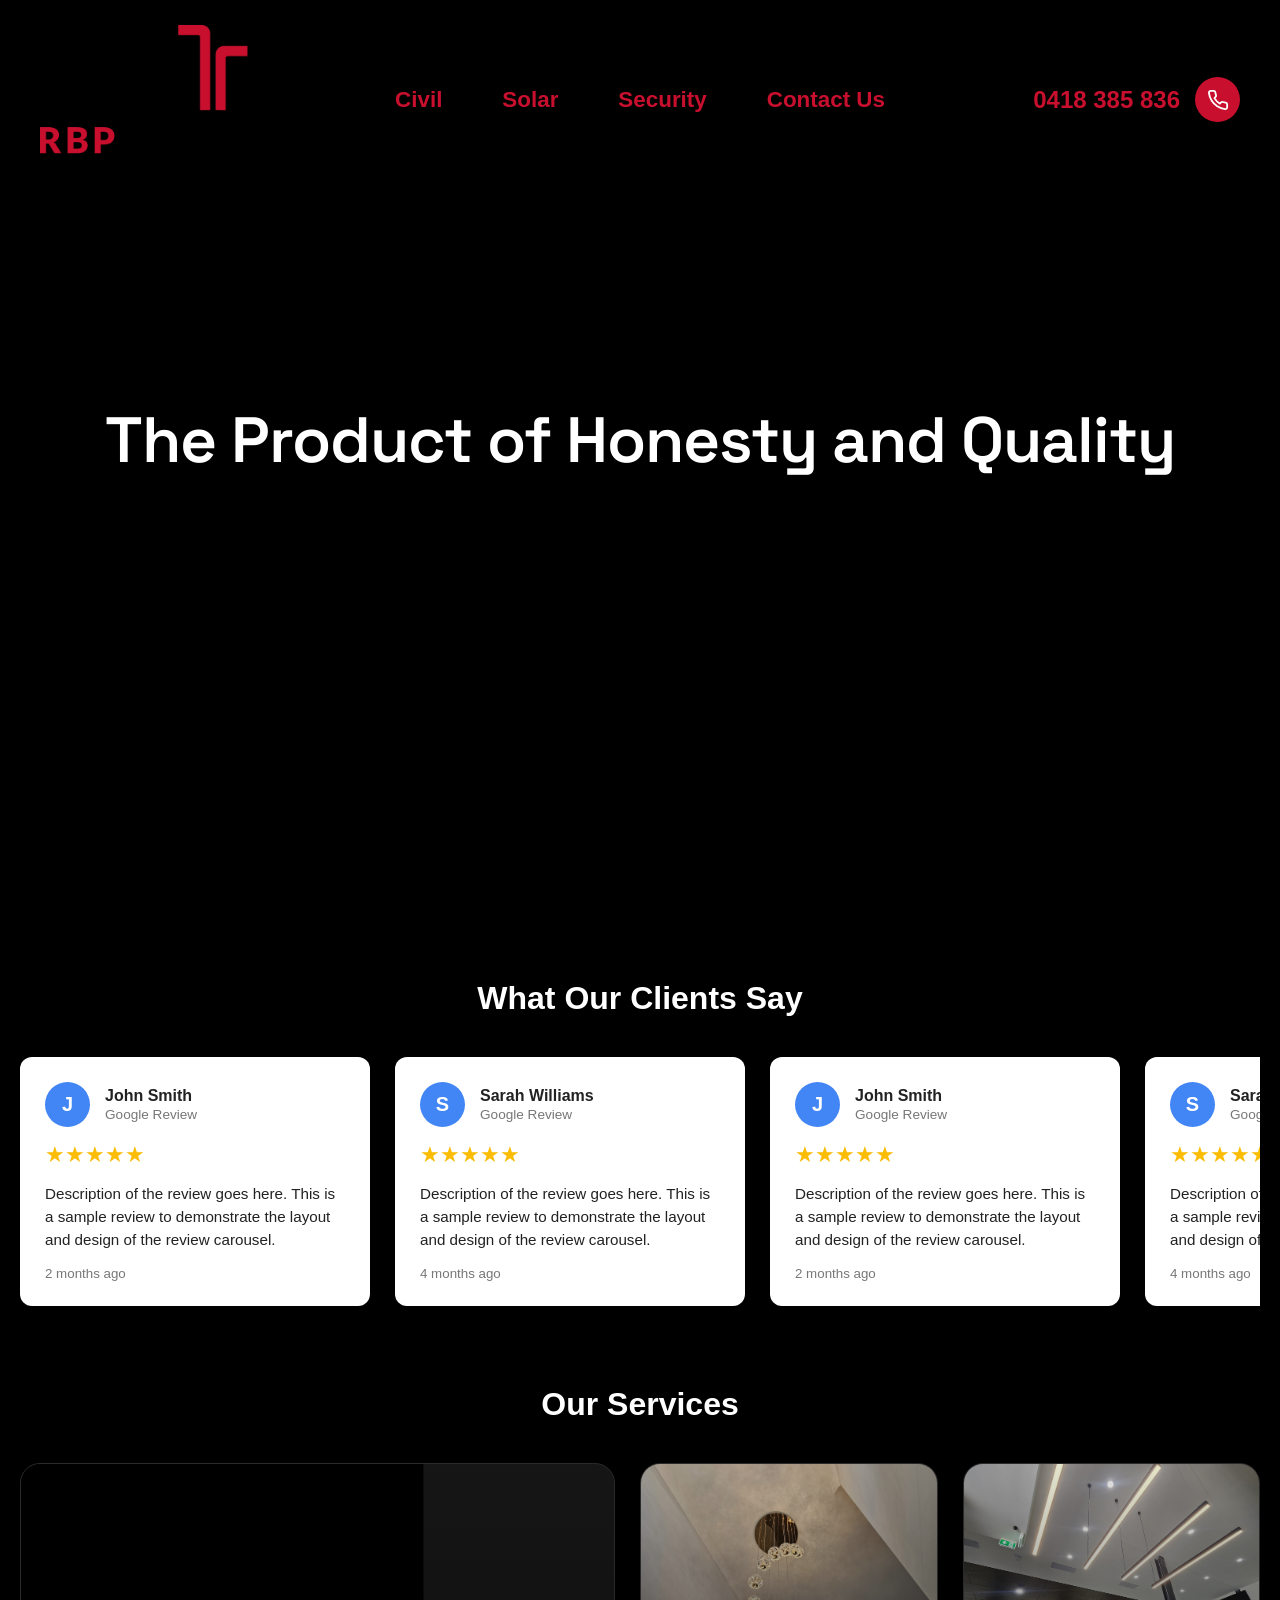
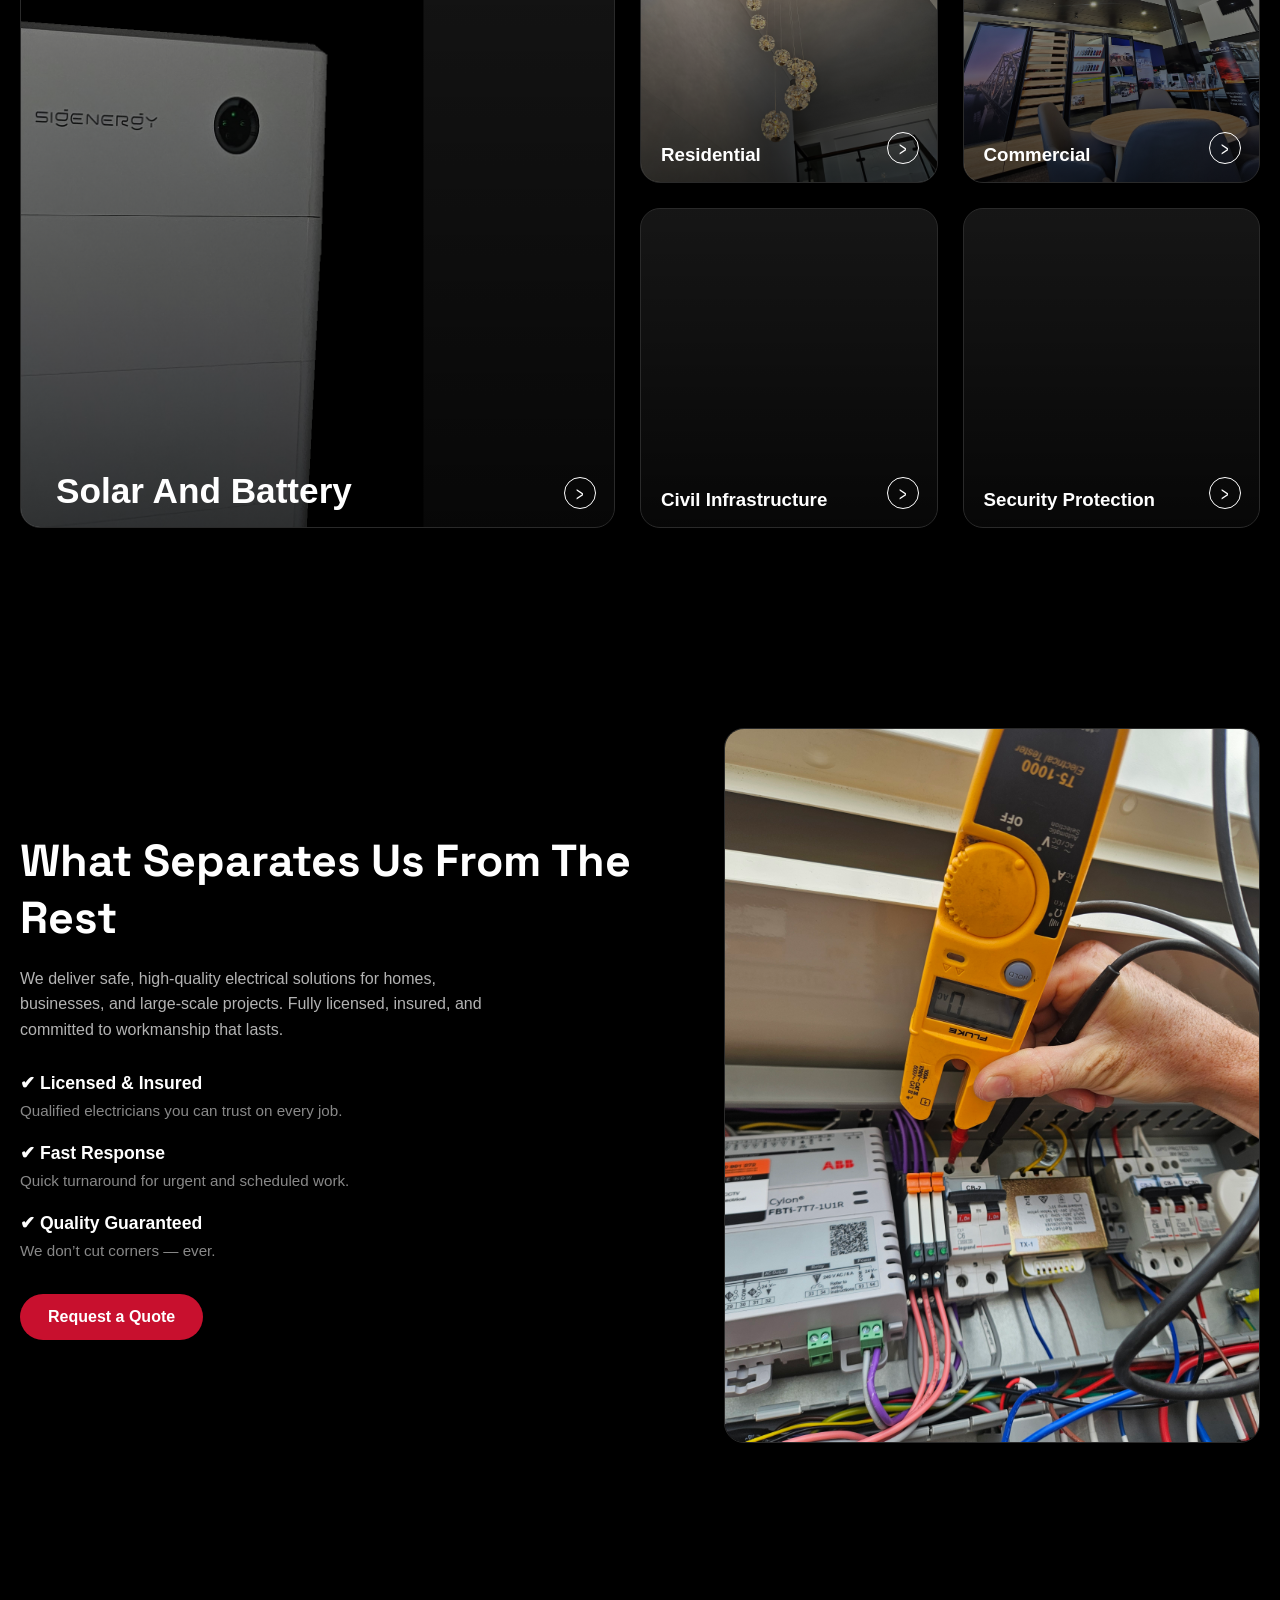
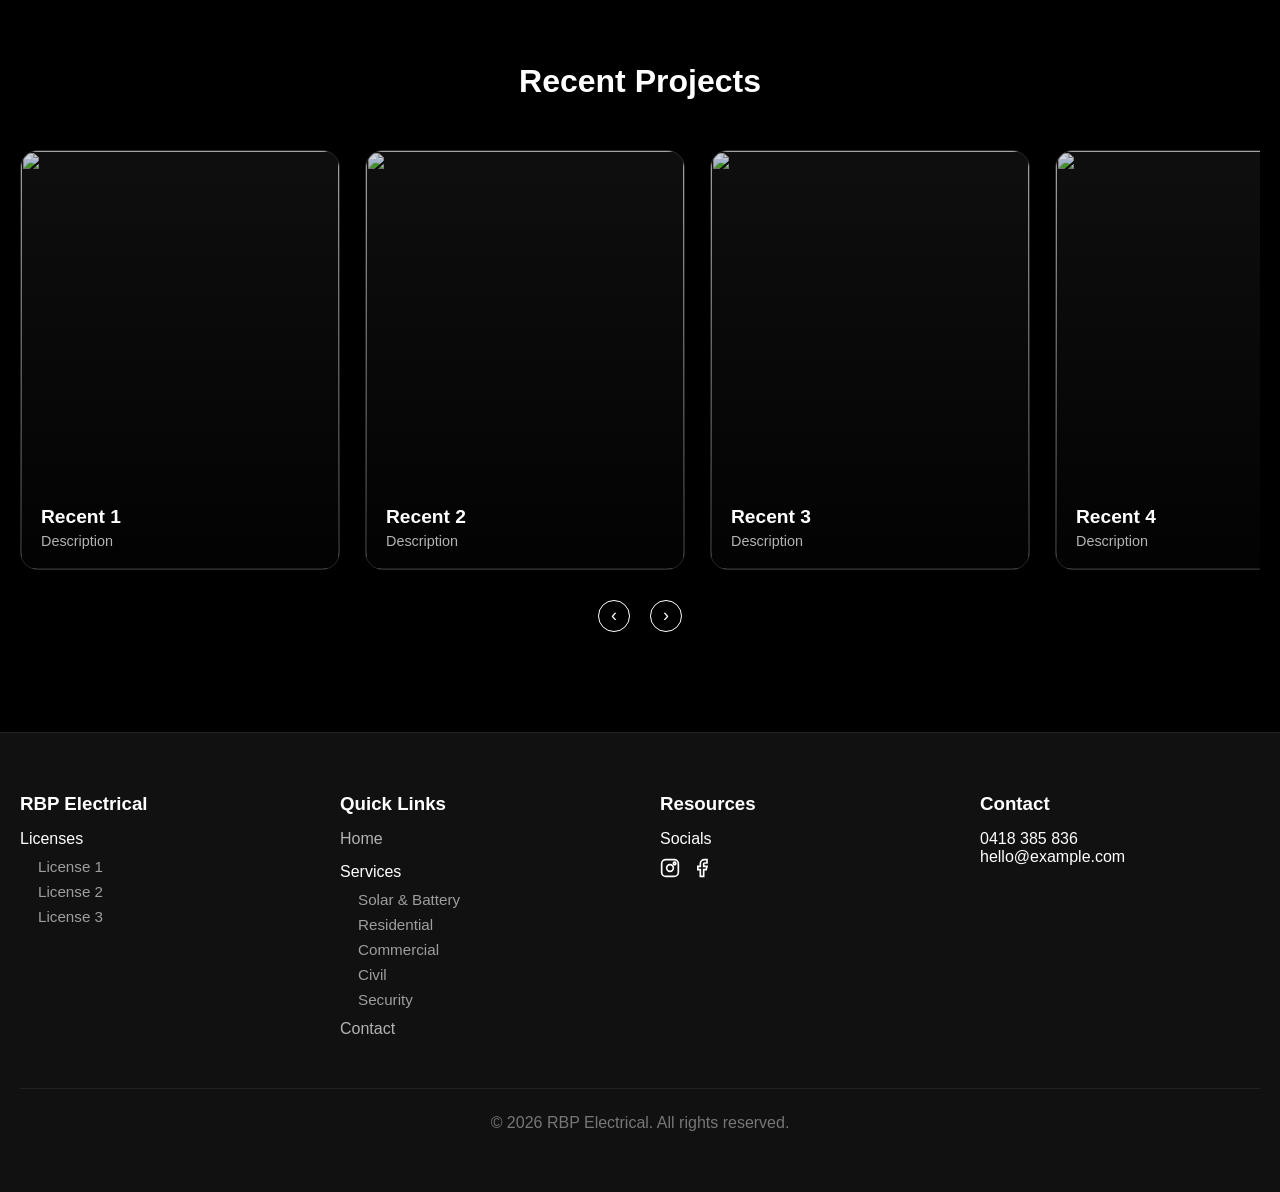
==== commit 373f2b83: "Add files via upload" ====
--- a/index.html
+++ b/index.html
@@ -12,63 +12,46 @@
 
 <!-- NAVIGATION -->
 <nav>
-
     <div class="logo">
         <a href="index.html">
-            <img class="logo-icon logo-dark" src="assets/logos/base_icon.png" alt="RBP Electrical Icon">
-            <img class="logo-text logo-dark" src="assets/logos/base_textlogo.png" alt="RBP Electrical">
-
-            <img class="logo-icon logo-white" src="assets/logos/white_icon.png" alt="RBP Electrical Icon">
-            <img class="logo-text logo-white" src="assets/logos/white_textlogo.png" alt="RBP Electrical">
+            <img class="logo-dark" src="assets/logos/base_logo.png" alt="RBP Electrical">
+            <img class="logo-white" src="assets/logos/white_logo.png" alt="RBP Electrical">
         </a>
     </div>
     <button class="hamburger" id="hamburger">
         ☰
     </button>
     <div class="nav-center" id="navMenu">
-
-        <div class="dropdown">
-            <button><span>Products</span>
-    <span class="arrow">›</span></button>
-            <div class="dropdown-content">
-                <a href="#">Product One</a>
-                <a href="#">Product Two</a>
-                <a href="#">Product Three</a>
-            </div>
-        </div>
-
-        <div class="dropdown">
-            <button><span>Services</span>
-    <span class="arrow">›</span></button>
-            <div class="dropdown-content">
-                <a href="solar-battery.html">Solar/Battery</a>
-                <a href="residential.html">Residential</a>
-                <a href="commercial.html">Commercial</a>
-                <a href="civil.html">Civil</a>
-                <a href="security.html">Security</a>
-            </div>
-        </div>
-
-        <div class="dropdown">
-            <button><span>Industries</span>
-    <span class="arrow">›</span></button>
-            <div class="dropdown-content">
-                <a href="#">Industry One</a>
-                <a href="#">Industry Two</a>
-                <a href="#">Industry Three</a>
-            </div>
-        </div>
-
-        <div class="dropdown">
-            <button><span>Resources</span>
-    <span class="arrow">›</span></button>
-            <div class="dropdown-content">
-                <a href="#">Blog</a>
-                <a href="#">Guides</a>
-                <a href="#">Support</a>
-            </div>
-        </div>
-
+        <a href="civil.html">Civil</a>
+        <a href="solar-battery.html">Solar</a>
+        <a href="security.html">Security</a>
+        <a href="contact.html">Contact Us</a>
+    </div>
+    <div class="nav-phone">
+        <a href="tel:0418385836">
+            <span class="phone-number">0418 385 836</span>
+
+            <span class="phone-circle">
+                <svg viewBox="0 0 24 24" fill="none">
+                    <path d="M22 16.92v3a2 2 0 0 1-2.18 2
+                    19.79 19.79 0 0 1-8.63-3.07
+                    19.5 19.5 0 0 1-6-6
+                    19.79 19.79 0 0 1-3.07-8.67
+                    A2 2 0 0 1 4.11 2h3
+                    a2 2 0 0 1 2 1.72
+                    12.84 12.84 0 0 0 .7 2.81
+                    2 2 0 0 1-.45 2.11L8.09 9.91
+                    a16 16 0 0 0 6 6l1.27-1.27
+                    a2 2 0 0 1 2.11-.45
+                    12.84 12.84 0 0 0 2.81.7
+                    A2 2 0 0 1 22 16.92z"
+                    stroke="currentColor"
+                    stroke-width="2"
+                    stroke-linecap="round"
+                    stroke-linejoin="round"/>
+                </svg>
+            </span>
+        </a>
     </div>
 
 </nav>
@@ -82,10 +65,59 @@
 
     <div class="hero-overlay"></div>
 
-    <div class="hero-content">
-        <h1>Quality workmanship. Safe installations. Trusted results.</h1>
+    <div class="home-hero-content">
+        <h1>The Product of Honesty and Quality</h1>
         <!-- <p>Sample Hero Description - Marketing</p> -->
-        <a href="#" class="hero-btn">Learn More</a>
+    </div>
+
+</section>
+
+<!-- REVIEW CAROUSEL -->
+<section class="review-carousel">
+
+    <h2 class="section-title">What Our Clients Say</h2>
+
+    <div class="carousel">
+        <div class="carousel-track">
+
+            <div class="carousel-card">
+                <div class="review-header">
+                    <div class="review-avatar">J</div>
+                    <div>
+                        <h3>John Smith</h3>
+                        <span>Google Review</span>
+                    </div>
+                </div>
+
+                <div class="stars">★★★★★</div>
+
+                <p>
+                    Description of the review goes here. This is a sample review to demonstrate the layout and design of the review carousel.
+                </p>
+
+                <small>2 months ago</small>
+            </div>
+
+
+            <div class="carousel-card">
+                <div class="review-header">
+                    <div class="review-avatar">S</div>
+                    <div>
+                        <h3>Sarah Williams</h3>
+                        <span>Google Review</span>
+                    </div>
+                </div>
+
+                <div class="stars">★★★★★</div>
+
+                <p>
+                    Description of the review goes here. This is a sample review to demonstrate the layout and design of the review carousel.
+                </p>
+
+                <small>4 months ago</small>
+            </div>
+
+        </div>
     </div>
 
 </section>
@@ -93,8 +125,7 @@
 <!-- CATEGORIES -->
 <section class="categories">
 
-    <!-- <h2 class="section-title">Browse Categories</h2> -->
-
+    <h2 class="section-title">Our Services</h2>
     <div class="card-grid">
 
         <!-- Category 1 -->
@@ -107,7 +138,7 @@
                 <div class="card-overlay"></div>
 
                 <div class="card-info">
-                    <h3>Solar/Battery</h3>
+                    <h3>Solar And Battery</h3>
                     <p>Sample description</p>
                 </div>
 
@@ -161,7 +192,7 @@
                 <div class="card-overlay"></div>
 
                 <div class="card-info">
-                    <h3>Civil</h3>
+                    <h3>Civil Infrastructure</h3>
                     <p>Sample description</p>
                 </div>
 
@@ -179,7 +210,7 @@
                 <div class="card-overlay"></div>
 
                 <div class="card-info">
-                    <h3>Security</h3>
+                    <h3>Security Protection</h3>
                     <p>Sample description</p>
                 </div>
 
@@ -196,7 +227,7 @@
     <div class="why-us-inner">
 
         <div class="why-text">
-            <h2>Trusted Electrical Contractors in Brisbane</h2>
+            <h2>What Separates Us From The Rest</h2>
             <p>
                 We deliver safe, high-quality electrical solutions for homes, businesses,
                 and large-scale projects. Fully licensed, insured, and committed to workmanship
@@ -346,9 +377,15 @@
 
         <div class="footer-column">
             <h3>RBP Electrical</h3>
-            <p>
-                Civil Solar Security
-            </p>
+ 
+            <span class="footer-heading">Licenses</span>
+
+            <div class="footer-sub-links">
+                <a href="#">License 1</a>
+                <a href="#">License 2</a>
+                <a href="#">License 3</a>
+   
+            </div>
         </div>
 
         <div class="footer-column">
@@ -383,7 +420,7 @@
                     </svg>
                 </a>
 
-                <a href="#" class="social-icon" aria-label="Facebook">
+                <a href="https://www.facebook.com/people/RBP-Electrical/100089238080376/" class="social-icon" aria-label="Facebook">
                     <!-- Facebook -->
                     <svg viewBox="0 0 24 24" fill="none" stroke="white" stroke-width="2">
                         <path d="M18 2h-3a5 5 0 0 0-5 5v3H7v4h3v8h4v-8h3l1-4h-4V7a1 1 0 0 1 1-1h3z"/>
@@ -394,8 +431,7 @@
 
         <div class="footer-column">
             <h3>Contact</h3>
-            <p>123 Sample Street</p>
-            <p>Sample City</p>
+            <p>0418 385 836</p>
             <p>hello@example.com</p>
         </div>
 
@@ -530,6 +566,21 @@
         nav.classList.remove("scrolled");
     }
 });
+
+/* =========================
+   REVIEW CAROUSEL CLONING
+========================= */
+const track = document.querySelector(".carousel-track");
+
+const cards = [...track.children];
+
+for (let i = 0; i < 10; i++) {
+    cards.forEach(card => {
+        const clone = card.cloneNode(true);
+        clone.classList.add("clone");
+        track.appendChild(clone);
+    });
+}
 </script>
 </body>
 </html>
--- a/styles.css
+++ b/styles.css
@@ -9,6 +9,8 @@
 
     --orange: #ff7b00;
     --orange-hover: #ff8f1f;
+    --red: #c8102e;
+    --red-hover: #e01a3c;
 
     --button: #2b2b2b;
     --button-hover: #3a3a3a;
@@ -45,8 +47,8 @@
 }
 
 /* Home starts with dark text */
-body.home .dropdown button {
-    color: #111;
+body.home .nav-center a{
+    color: var(--red);
 }
 
 /* Home after scrolling */
@@ -63,12 +65,12 @@
     display: block;
 }
 
-body.home nav.scrolled .dropdown button {
+body.home nav.scrolled .nav-center a {
     color: white;
 }
 
 nav {
-    height: 80px;
+    height: 200px;
     background: #070707;
     border-bottom: 1px solid #222;
 
@@ -84,6 +86,7 @@
     z-index: 100;
 
     transition:
+        height .3s ease,
         background .3s ease,
         border-color .3s ease;
 }
@@ -92,6 +95,7 @@
 nav.scrolled {
     background: #070707;
     border-bottom-color: #222;
+    height: 100px;
 }
 
 .logo h2 {
@@ -112,7 +116,7 @@
 }
 
 /* Default (internal pages) */
-.logo-dark {
+.internal .logo-dark {
     display: none;
 }
 
@@ -120,9 +124,6 @@
     display: block;
 }
 
-.dropdown button {
-    color: white;
-}
 /* After scroll */
 nav.scrolled .logo-dark {
     display: none;
@@ -131,14 +132,16 @@
 nav.scrolled .logo-white {
     display: block;
 }
-.logo-icon {
-    height: 36px;
+
+.logo img {
+    height: 150px; 
     width: auto;
-}
-
-.logo-text {
-    height: 40px;
-    width: auto;
+    display: block;
+    transition: height .3s ease;
+}
+
+nav.scrolled .logo img {
+    height: 75px;
 }
 
 .nav-center {
@@ -157,109 +160,44 @@
     transition: transform .25s ease;
 }
 
-/* open state from js */
-.dropdown.active .arrow {
-    transform: rotate(270deg) scaleY(0.9);
-}
-
-
-.dropdown {
-    position: relative;
-}
-
-body.internal .dropdown button {
+
+body.internal .nav-center a {
     color: white;
 }
-.dropdown button {
+.nav-center a {
     background: none;
     border: none;
-    color: #111;
+    color: var(--red);
     cursor: pointer;
 
     display: flex;
     align-items: center;
     gap: 10px;
 
-    font-size: 15px;
-    font-weight: 300;
-}
-
-nav.scrolled .dropdown button {
+    font-size: 1.4rem;
+    font-weight: 600;
+    text-decoration: none;
+}
+
+nav.scrolled .nav-center a {
     color: white;
 }
 
-.dropdown button:hover {
-    color: #ff7b00;
-}
-
-.dropdown-content {
-    display: none;
-    position: absolute;
-    background: #181818;
-    border: 1px solid #2a2a2a;
-    min-width: 180px;
-    top: 35px;
-    border-radius: 8px;
-    overflow: hidden;
-}
-
-.dropdown.active .dropdown-content {
-    display: block;
-}
-
-.dropdown-content a {
-    display: block;
-    padding: 12px;
-    text-decoration: none;
-    color: white;
-}
-
-.dropdown-content a:hover {
-    background: #242424;
-}
+.nav-center a:hover {
+    color: var(--red-hover);
+}
+
+
 /* =========================
    HOME SCROLL - FULL NAV THEME SWITCH
 ========================= */
-/* HOME (NOT SCROLLED) dropdown = transparent */
-body.home nav:not(.scrolled) .dropdown-content {
-    background: transparent;
-    border: none;
-    backdrop-filter: none;
-}
-
-/* Dropdown background changes on scroll */
-body.home nav.scrolled .dropdown-content {
-    background: #0f0f0f;
-    border-color: #222;
-}
-
-/* Dropdown links */
-body.home .dropdown-content a {
-    color: #111; /* default (home unscrolled) */
-}
-
-/* After scroll → dropdown links become white */
-body.home nav.scrolled .dropdown-content a {
-    color: white;
-    
-}
-
-/* Hover state changes depending on scroll */
-body.home .dropdown-content a:hover {
-    background: rgba(0,0,0,0.05);
-}
-
-body.home nav.scrolled .dropdown-content a:hover {
-    background: #1c1c1c;
-}
-
-/* Optional: dropdown button hover consistency */
-body.home .dropdown button:hover {
-    color: #ff7b00;
-}
-
-body.home nav.scrolled .dropdown button:hover {
-    color: #ff7b00;
+
+body.home .nav-center a:hover {
+    color: #c8102e;
+}
+
+body.home nav.scrolled .nav-center a:hover {
+    color: #c8102e;
 }
 
 /* MOBILE MENU (nav-center) theme switch */
@@ -271,8 +209,112 @@
     background: #070707;
 }
 
-
-
+/* =========================
+   INTERNAL PAGE DEFAULT STATE
+   (same as home scrolled state)
+========================= */
+
+body.internal nav {
+    height: 100px;
+    background: #070707;
+    border-bottom-color: #222;
+}
+
+body.internal .logo-dark {
+    display: none;
+}
+
+body.internal .logo-white {
+    display: block;
+}
+
+body.internal .logo img {
+    height: 75px;
+}
+
+body.internal .nav-center a {
+    color: white;
+}
+
+body.internal .nav-phone a {
+    color: white;
+}
+
+
+/* =========================
+   PHONE CTA
+========================= */
+
+.nav-phone {
+    margin-left: auto;
+    z-index: 2;
+}
+
+.nav-phone a {
+    display: flex;
+    align-items: center;
+    gap: 15px;
+
+    text-decoration: none;
+    color: var(--red);
+
+    font-size: 1.5rem;
+    font-weight: 600;
+}
+
+.phone-circle {
+    width: 45px;
+    height: 45px;
+
+    background: var(--red);
+    color: white;
+
+    border-radius: 50%;
+
+    display: flex;
+    align-items: center;
+    justify-content: center;
+
+    animation: phonePulse 1.8s infinite;
+}
+
+.phone-circle svg {
+    width: 22px;
+    height: 22px;
+}
+
+
+/* Flashing pulse */
+@keyframes phonePulse {
+
+    0% {
+        box-shadow: 0 0 0 0 rgba(200,16,46,.7);
+    }
+
+    70% {
+        box-shadow: 0 0 0 12px rgba(200,16,46,0);
+    }
+
+    100% {
+        box-shadow: 0 0 0 0 rgba(200,16,46,0);
+    }
+}
+
+
+/* Hover */
+.nav-phone a:hover {
+    color: var(--red-hover);
+}
+
+
+/* Scroll state */
+nav.scrolled .nav-phone a {
+    color: white;
+}
+
+nav.scrolled .phone-circle {
+    background: var(--red);
+}
 /* =========================
    HERO
 ========================= */
@@ -280,7 +322,7 @@
     margin-top: 0;
     
     position: relative;
-    height: 700px;
+    height: 900px;
     overflow: hidden;
     display: flex;
     justify-content: center;
@@ -298,19 +340,20 @@
     object-fit: cover;
     z-index: 0;
     filter: grayscale(100%);
+    opacity: 0.6;
 }
 
 .hero-overlay {
     position: absolute;
     inset: 0;
-    background: rgba(0,0,0,0.45);
+    background: rgba(0,0,0,0);
     z-index: 1;
 }
 
-.hero-content {
+.home-hero-content {
     position: relative;
     z-index: 2;
-    max-width: 700px;
+    max-width: 1200px;
     padding: 20px;
 }
 
@@ -330,7 +373,7 @@
 .hero-btn {
     display: inline-block;
     padding: 14px 28px;
-    background: #ff7b00;
+    background: #c8102e;
     color: white;
     text-decoration: none;
     border-radius: 999px;
@@ -339,8 +382,126 @@
 }
 
 .hero-btn:hover {
-    background: #ff8f1f;
+    background: var(--red-hover);
     transform: translateY(-2px);
+}
+
+/* =========================
+   REVIEW CAROUSEL
+========================= */
+.review-carousel {
+    background: #000;
+    margin: 80px auto;
+    padding: 0 20px;
+}
+
+
+.carousel {
+    width: 100%;
+    overflow: hidden;
+}
+
+
+.carousel-track {
+    display: flex;
+    gap: 25px;
+    width: max-content;
+    animation: scroll 22s linear infinite;
+}
+
+
+.carousel:hover .carousel-track {
+    animation-play-state: paused;
+}
+
+
+.carousel-card {
+    width: 350px;
+    min-height: 240px;
+
+    background: #fff;
+    color: #222;
+
+    padding: 25px;
+
+    border-radius: 12px;
+
+    display: flex;
+    flex-direction: column;
+
+    flex-shrink: 0;
+
+    box-shadow: 0 5px 20px rgba(0,0,0,.25);
+}
+
+
+.review-header {
+    display: flex;
+    align-items: center;
+    gap: 15px;
+}
+
+
+.review-avatar {
+    width: 45px;
+    height: 45px;
+
+    background: #4285f4;
+    color: white;
+
+    border-radius: 50%;
+
+    display: flex;
+    align-items: center;
+    justify-content: center;
+
+    font-size: 20px;
+    font-weight: 700;
+}
+
+
+.review-header h3 {
+    margin: 0;
+    font-size: 1rem;
+}
+
+
+.review-header span {
+    color: #777;
+    font-size: .85rem;
+}
+
+
+.stars {
+    color: #fbbc04;
+    font-size: 22px;
+    margin: 15px 0;
+}
+
+
+.carousel-card p {
+    font-size: .95rem;
+    line-height: 1.5;
+
+    margin: 0;
+    flex-grow: 1;
+}
+
+
+.carousel-card small {
+    margin-top: 15px;
+    color: #777;
+}
+
+
+/* Infinite movement */
+@keyframes scroll {
+    from {
+        transform: translateX(0);
+    }
+    to {
+        transform: translateX(-33.333%);
+    }
 }
 
 /* =========================
@@ -370,9 +531,7 @@
     text-decoration: none;
     color: inherit;
 }
-/* =========================
-   GRID LAYOUT (CLASS BASED)
-========================= */
+/* GRID LAYOUT (CLASS BASED)*/
 
 .category-link {
     display: block;
@@ -394,7 +553,7 @@
 
 .battery-card .card-info {
     left: 35px;
-    bottom: 35px;
+    bottom: -10px;
 }
 
 /* Top right cards */
@@ -419,9 +578,7 @@
     grid-row: 2;
 }
 
-/* =========================
-   IMAGE POSITIONING (CLASS BASED)
-========================= */
+/* IMAGE POSITIONING (CLASS BASED) */
 
 /* Battery */
 .battery-card img {
@@ -508,9 +665,16 @@
 .card-info {
     position: absolute;
     left: 20px;
-    bottom: 20px;
+    bottom: -10px;
     color: white;
     z-index: 2;
+
+    transition: transform .35s ease;
+}
+
+/* Move text upwards on hover */
+.category-card:hover .card-info {
+    transform: translateY(-20px);
 }
 
 .card-overlay {
@@ -552,9 +716,7 @@
     color: #0a0a0a;
 }
 
-/* =========================
-   CATEGORY HOVER OVERLAY ANIMATION
-========================= */
+/* CATEGORY HOVER OVERLAY ANIMATION */
 
 .category-card {
     overflow: hidden;
@@ -569,14 +731,18 @@
 .card-info h3 {
     opacity: 1;
     transform: none;
+    margin: 0;
 }
 
 /* description hidden by default */
 .card-info p {
     opacity: 0;
     transform: translateY(10px);
-    transition: opacity .35s ease, transform .35s ease;
-    margin-top: 6px;
+    transition:
+        opacity .35s ease,
+        transform .35s ease;
+
+    margin-top: 8px;
 }
 
 /* show description on hover */
@@ -832,7 +998,7 @@
 }
 
 .footer-column a:hover {
-    color: #ff7b00;
+    color: #c8102e;
 }
 
 .copyright {
@@ -868,7 +1034,7 @@
 }
 
 .footer-sub-links a:hover {
-    color: var(--orange);
+    color: var(--red);
     transform: translateX(4px);
 }
 
@@ -898,7 +1064,7 @@
 /* Hover effect */
 .social-icon:hover svg {
     transform: translateY(-2px) scale(1.1);
-    stroke: var(--orange);
+    stroke: var(--red);
 }
 
 /* =========================
@@ -960,6 +1126,7 @@
     margin-top: 20px;
     display: flex;
     gap: 15px;
+    justify-content: center;
 }
 
 .hero-btn.secondary {
@@ -1041,29 +1208,62 @@
 }
 
 /* Overview Section */
-.solar-overview{
-    max-width:1200px;
-    margin:auto;
-    padding:100px 20px;
-
-    display:grid;
-    grid-template-columns:1fr 1fr;
-    gap:60px;
-    align-items:center;
-}
-
-.overview-image img{
-    width:100%;
-    border-radius:18px;
-    display:block;
-}
-
-.overview-content ul{
-    margin-top:30px;
-    display:grid;
-    gap:12px;
-}
-
+.solar-overview {
+    max-width: 1200px;
+    margin: auto;
+    padding: 100px 20px;
+
+    display: grid;
+    grid-template-columns: 1fr 1fr;
+    gap: 70px;
+    align-items: center;
+}
+
+/* Image */
+.overview-image img {
+    width: 100%;
+    border-radius: 18px;
+    display: block;
+}
+
+/* Content spacing */
+.overview-content {
+    display: flex;
+    flex-direction: column;
+    gap: 22px;
+}
+
+.overview-content .section-tag {
+    margin-bottom: 5px;
+}
+
+.overview-content h2 {
+    margin: 0;
+    line-height: 1.2;
+}
+
+.overview-content p {
+    margin: 0;
+    line-height: 1.7;
+    color: var(--text-muted);
+}
+
+.overview-content ul {
+    margin: 10px 0 0;
+    padding: 0;
+    list-style: none;
+
+    display: grid;
+    gap: 14px;
+}
+
+.overview-content li {
+    display: flex;
+    align-items: center;
+    gap: 12px;
+}
+
+/* Services Section */
 .services-grid {
     display: grid;
     grid-template-columns: repeat(auto-fit, minmax(280px, 1fr));
@@ -1136,8 +1336,8 @@
 .service-card:hover::before {
     background: linear-gradient(
         90deg,
-        var(--orange),
-        var(--orange-hover)
+        var(--red),
+        var(--red-hover)
     );
 }
 
@@ -1219,7 +1419,7 @@
     left: 0;
     width: 100%;
     height: 2px;
-    background: linear-gradient(90deg, #ff7b00, transparent);
+    background: linear-gradient(90deg, #c8102e, transparent);
     opacity: 0.6;
 }
 
@@ -1317,7 +1517,7 @@
     width: 32px;
     height: 32px;
     border-radius: 50%;
-    background: var(--orange);
+    background: var(--red);
     color: black;
     font-weight: bold;
     display: flex;
@@ -1380,7 +1580,7 @@
     left: 0;
     height: 3px;
     width: 100%;
-    background: linear-gradient(90deg, var(--orange), transparent);
+    background: linear-gradient(90deg, var(--red), transparent);
     opacity: 0.8;
 }
 
@@ -1406,7 +1606,7 @@
     padding: 14px 28px;
     border-radius: 999px;
 
-    background: var(--orange);
+    background: var(--red);
     color: #000;
     font-weight: 600;
     text-decoration: none;
@@ -1417,13 +1617,14 @@
 
 /* hover */
 .cta-btn:hover {
-    background: var(--orange-hover);
+    background: var(--red-hover);
     transform: translateY(-3px);
     box-shadow: 0 15px 35px rgba(255, 123, 0, 0.35);
 }
 
 /* Contact Page */
 .contact-section {
+    margin-top: 100px;
     padding: 100px 20px;
     background: var(--bg);
     color: var(--text);
@@ -1488,8 +1689,8 @@
 .form-group input:focus,
 .form-group select:focus,
 .form-group textarea:focus {
-    border-color: var(--orange);
-    box-shadow: 0 0 0 2px rgba(255, 123, 0, 0.15);
+    border-color: var(--red);
+    box-shadow: 0 0 0 2px rgba(200,16,46,.2);
 }
 
 /* textarea resize */
@@ -1504,19 +1705,76 @@
     padding: 14px 20px;
     border: none;
     border-radius: 999px;
-    background: var(--orange);
+    background: var(--red);
     color: black;
     font-weight: 600;
     font-size: 1rem;
     cursor: pointer;
     transition: 0.25s ease;
-    box-shadow: 0 10px 25px rgba(255, 123, 0, 0.25);
+    box-shadow: 0 10px 25px rgba(200,16,46,.2);
 }
 
 .contact-btn:hover {
-    background: var(--orange-hover);
+    background: var(--red-hover);
     transform: translateY(-2px);
-    box-shadow: 0 15px 35px rgba(255, 123, 0, 0.35);
+    box-shadow: 0 15px 35px rgba(200,16,46,.3);
+}
+
+/* SERVICE OPTIONS */
+.service-options {
+    display: grid;
+    grid-template-columns: repeat(3, 1fr);
+    gap: 12px;
+}
+
+/* Service checkbox cards */
+.service-options label {
+    display: flex;
+    align-items: center;
+    gap: 10px;
+
+    padding: 14px 16px;
+
+    background: var(--surface);
+    border: 1px solid var(--border);
+    border-radius: 12px;
+
+    color: var(--text);
+    cursor: pointer;
+
+    transition: border-color 0.25s ease, background-color 0.25s ease;
+}
+
+/* Checkbox */
+.service-options input {
+    width: 18px;
+    height: 18px;
+    accent-color: var(--red);
+    cursor: pointer;
+    flex-shrink: 0;
+    margin-bottom: 0;
+    font-size: 1rem;
+    color: var(--text);
+}
+
+/* Hover */
+.service-options label:hover {
+    border-color: var(--red);
+}
+
+/* Selected service */
+.service-options input:checked + span {
+    color: var(--red);
+}
+
+
+/* Mobile */
+@media (max-width: 700px) {
+
+    .service-options {
+        grid-template-columns: 1fr;
+    }
+
 }
 
 /* MOBILE */
@@ -1588,6 +1846,7 @@
 
         z-index: 1000;
     }
+    
 
     .nav-center.active {
         transform: translateY(0);
@@ -1601,7 +1860,7 @@
         border-bottom: 1px solid #222;
     }
 
-    .dropdown button {
+    .nav-center a{
         width: 100%;
         padding: 20px;
 
@@ -1670,13 +1929,6 @@
         grid-column: auto !important;
         grid-row: auto !important;
     }
-    .battery-card .card-info {
-        left: 20px;
-        bottom: 20px;
-    }
-    .battery-card .card-info h3 {
-        font-size: 1.25rem;
-}
 
     /* Make sure links + cards stretch full width */
     .category-link {
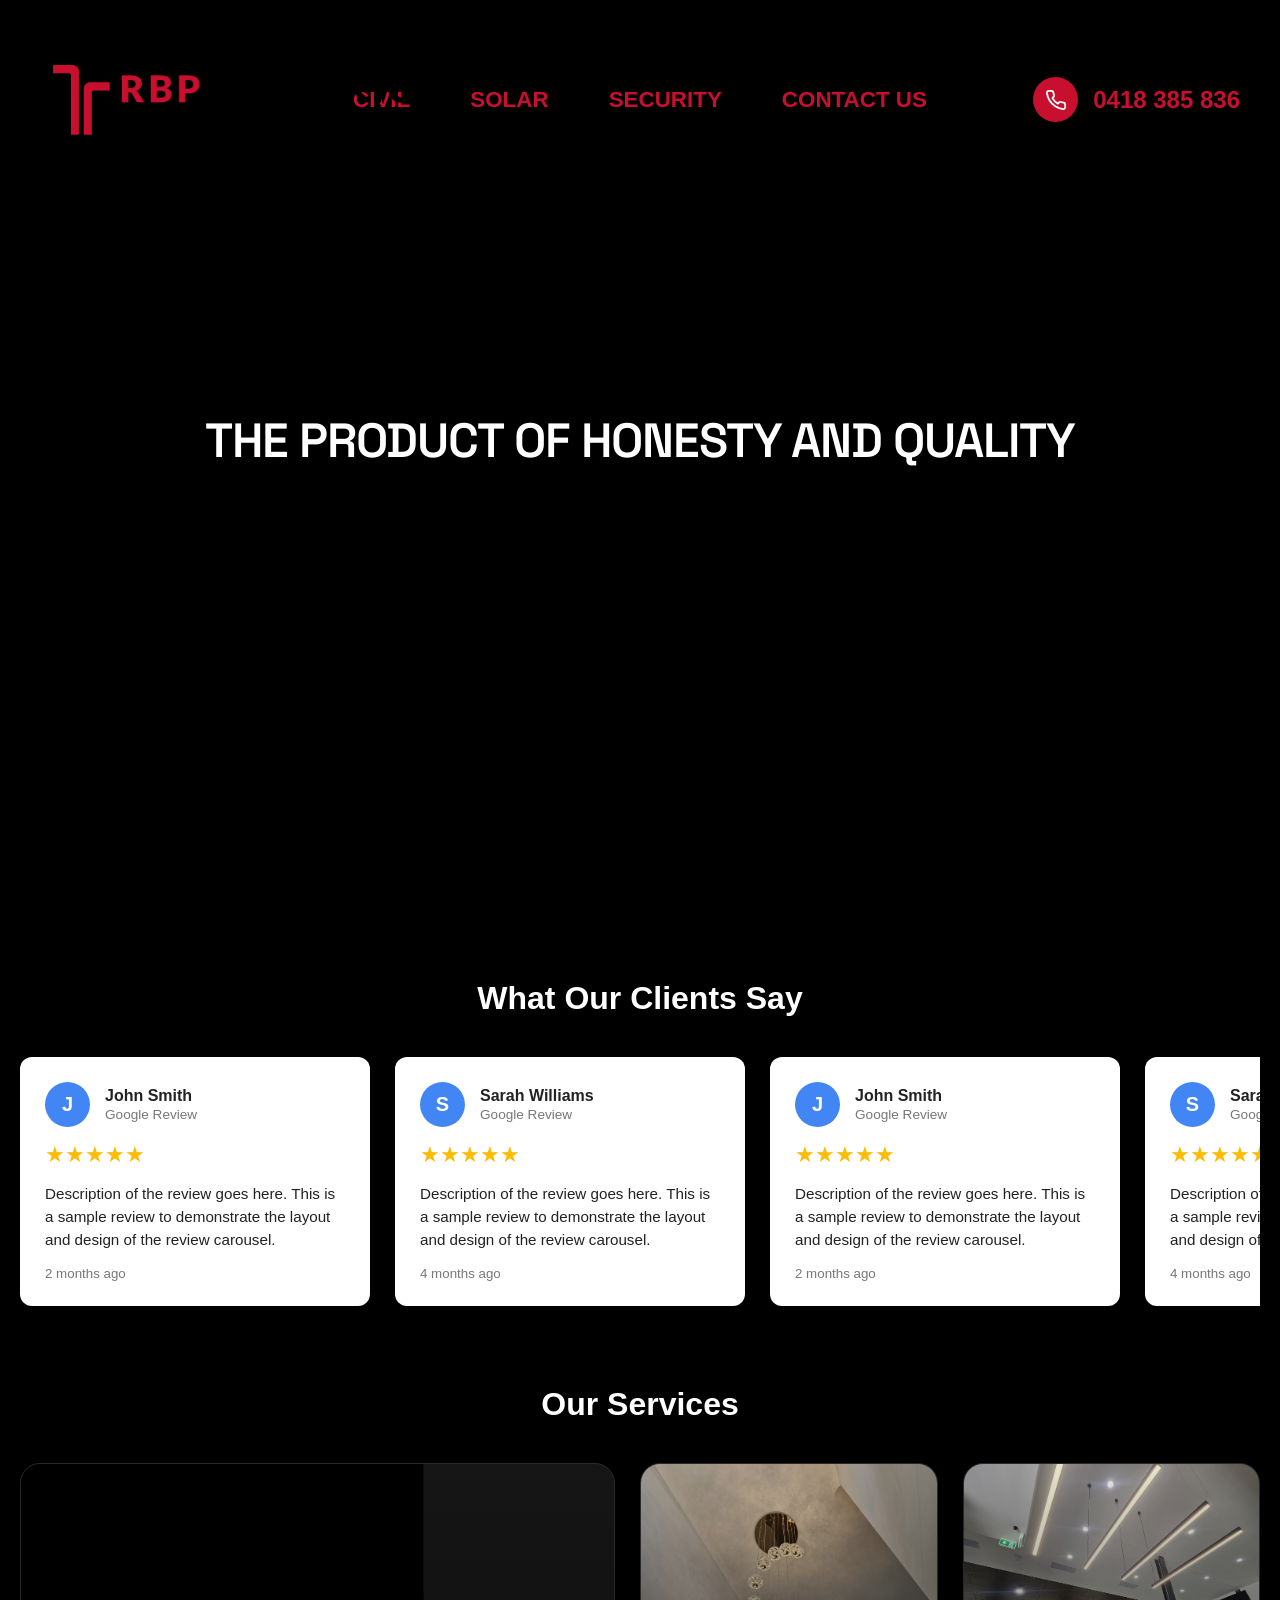
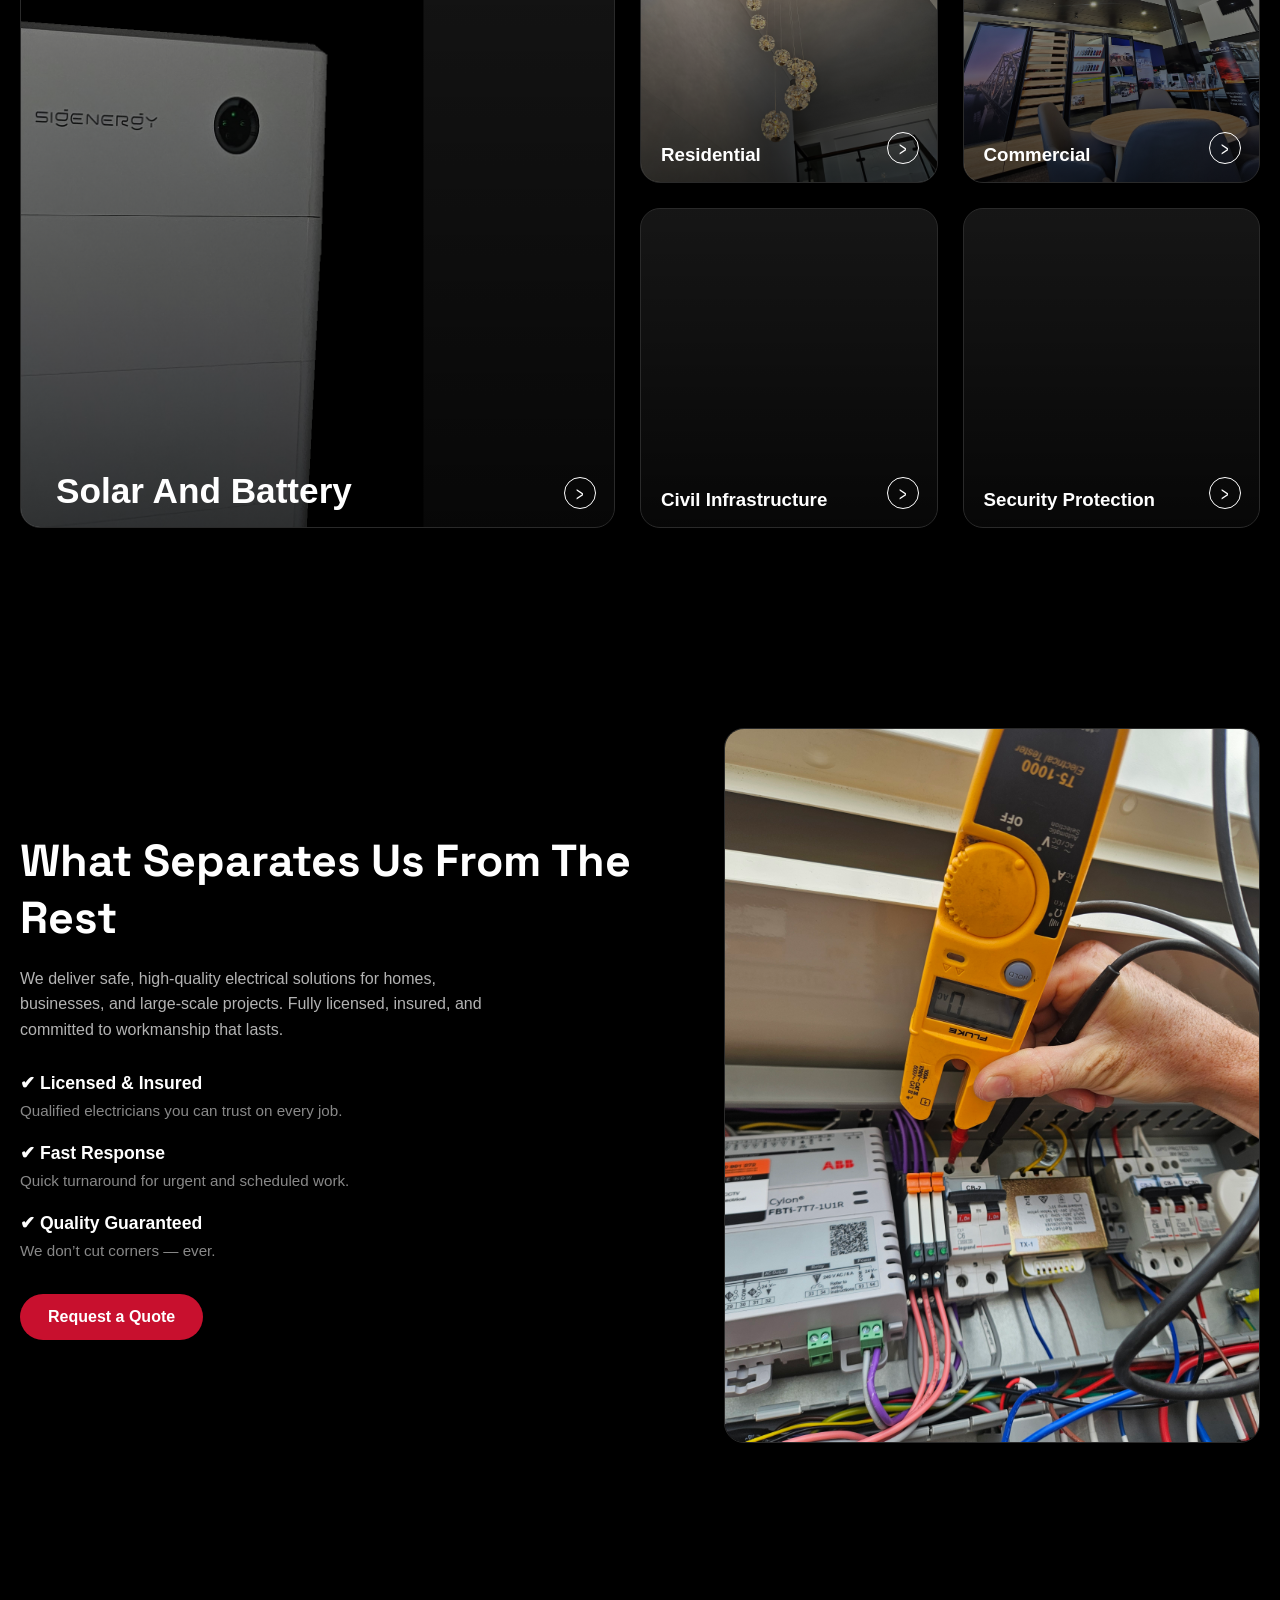
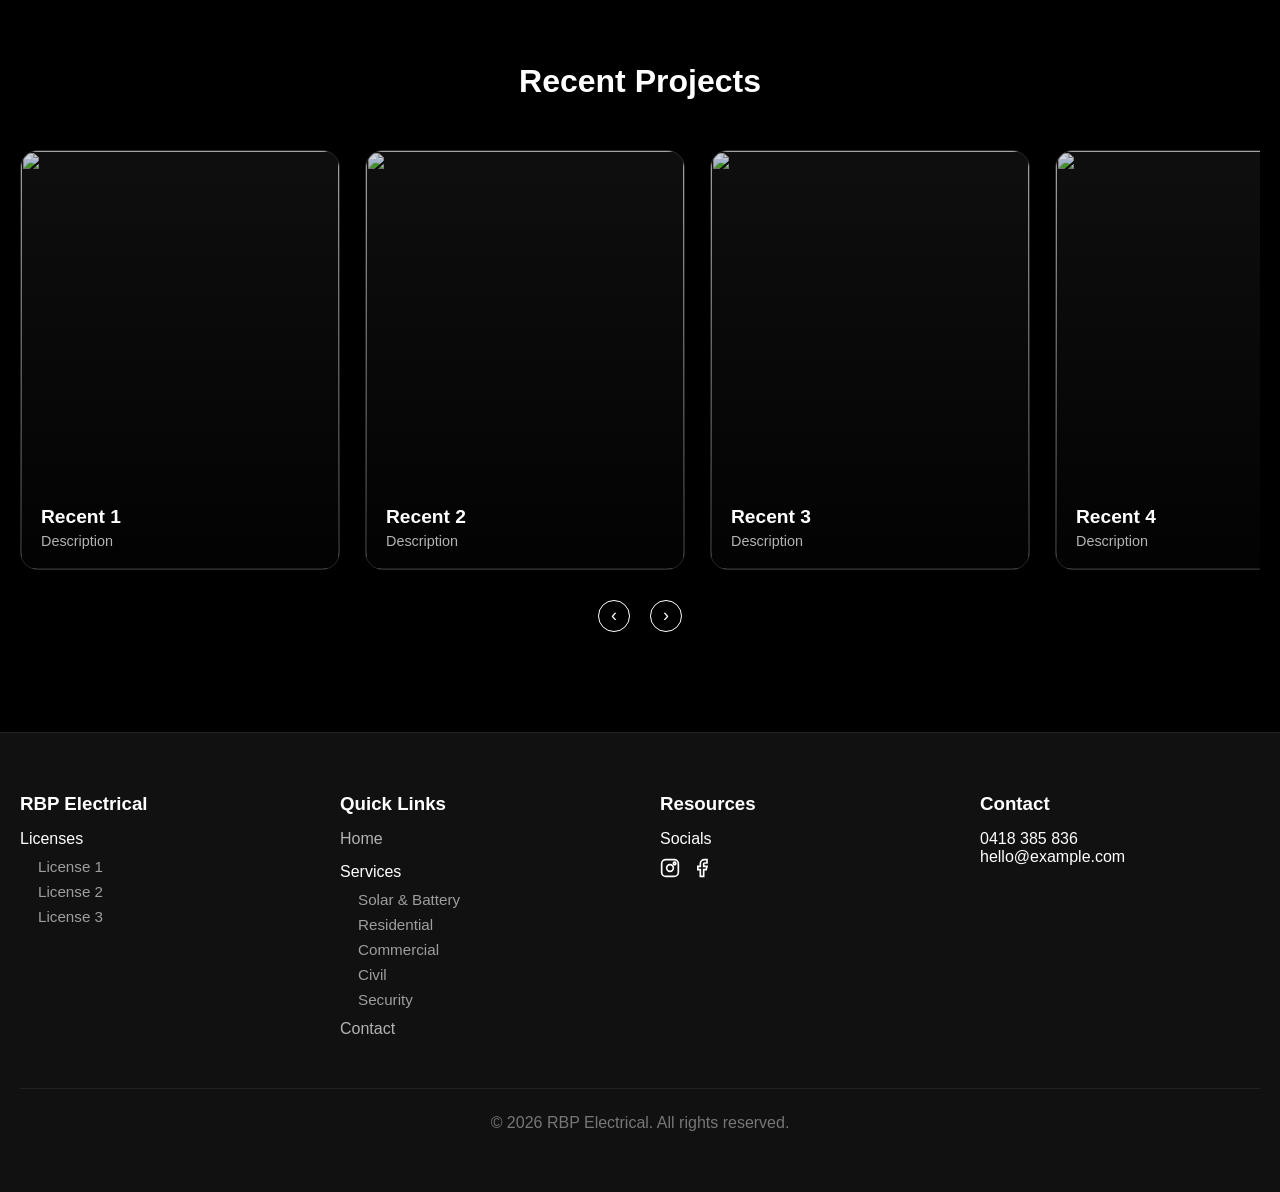
==== commit aba7fe2a: "Add files via upload" ====
--- a/index.html
+++ b/index.html
@@ -14,22 +14,24 @@
 <nav>
     <div class="logo">
         <a href="index.html">
-            <img class="logo-dark" src="assets/logos/base_logo.png" alt="RBP Electrical">
-            <img class="logo-white" src="assets/logos/white_logo.png" alt="RBP Electrical">
+            <img class="logo-icon logo-dark" src="assets/logos/base_icon.png" alt="RBP Electrical Icon">
+            <img class="logo-text logo-dark" src="assets/logos/base_textlogo.png" alt="RBP Electrical">
+
+            <img class="logo-icon logo-white" src="assets/logos/white_icon.png" alt="RBP Electrical Icon">
+            <img class="logo-text logo-white" src="assets/logos/white_textlogo.png" alt="RBP Electrical">
         </a>
     </div>
     <button class="hamburger" id="hamburger">
         ☰
     </button>
     <div class="nav-center" id="navMenu">
-        <a href="civil.html">Civil</a>
-        <a href="solar-battery.html">Solar</a>
-        <a href="security.html">Security</a>
-        <a href="contact.html">Contact Us</a>
+        <a href="civil.html">CIVIL</a>
+        <a href="solar-battery.html">SOLAR</a>
+        <a href="security.html">SECURITY</a>
+        <a href="contact.html">CONTACT US</a>
     </div>
     <div class="nav-phone">
         <a href="tel:0418385836">
-            <span class="phone-number">0418 385 836</span>
 
             <span class="phone-circle">
                 <svg viewBox="0 0 24 24" fill="none">
@@ -51,6 +53,8 @@
                     stroke-linejoin="round"/>
                 </svg>
             </span>
+
+            <span class="phone-number">0418 385 836</span>
         </a>
     </div>
 
@@ -66,7 +70,7 @@
     <div class="hero-overlay"></div>
 
     <div class="home-hero-content">
-        <h1>The Product of Honesty and Quality</h1>
+        <h1>THE PRODUCT OF HONESTY AND QUALITY</h1>
         <!-- <p>Sample Hero Description - Marketing</p> -->
     </div>
 
--- a/styles.css
+++ b/styles.css
@@ -133,17 +133,29 @@
     display: block;
 }
 
-.logo img {
-    height: 150px; 
+/* Individual logo sizing */
+.logo-icon {
+    height: 70px;
     width: auto;
     display: block;
     transition: height .3s ease;
 }
 
-nav.scrolled .logo img {
-    height: 75px;
-}
-
+.logo-text {
+    height: 50px;
+    width: auto;
+    display: block;
+    transition: height .3s ease;
+}
+
+/* Scroll state */
+nav.scrolled .logo-icon {
+    height: 60px;
+}
+
+nav.scrolled .logo-text {
+    height: 40px;
+}
 .nav-center {
     position: absolute;
     left: 50%;
@@ -228,14 +240,20 @@
     display: block;
 }
 
-body.internal .logo img {
-    height: 75px;
+body.internal .logo-icon {
+    height: 60px;
+}
+body.internal .logo-text {
+    height: 40px;
 }
 
 body.internal .nav-center a {
     color: white;
 }
 
+body.internal .nav-center a:hover {
+    color: var(--red);
+}
 body.internal .nav-phone a {
     color: white;
 }
@@ -359,7 +377,7 @@
 
 .hero h1 {
     font-family: "Space Grotesk", sans-serif;
-    font-size: 4rem;
+    font-size: 3rem;
     margin-bottom: 20px;
     font-weight: 600;
     letter-spacing: -1px;
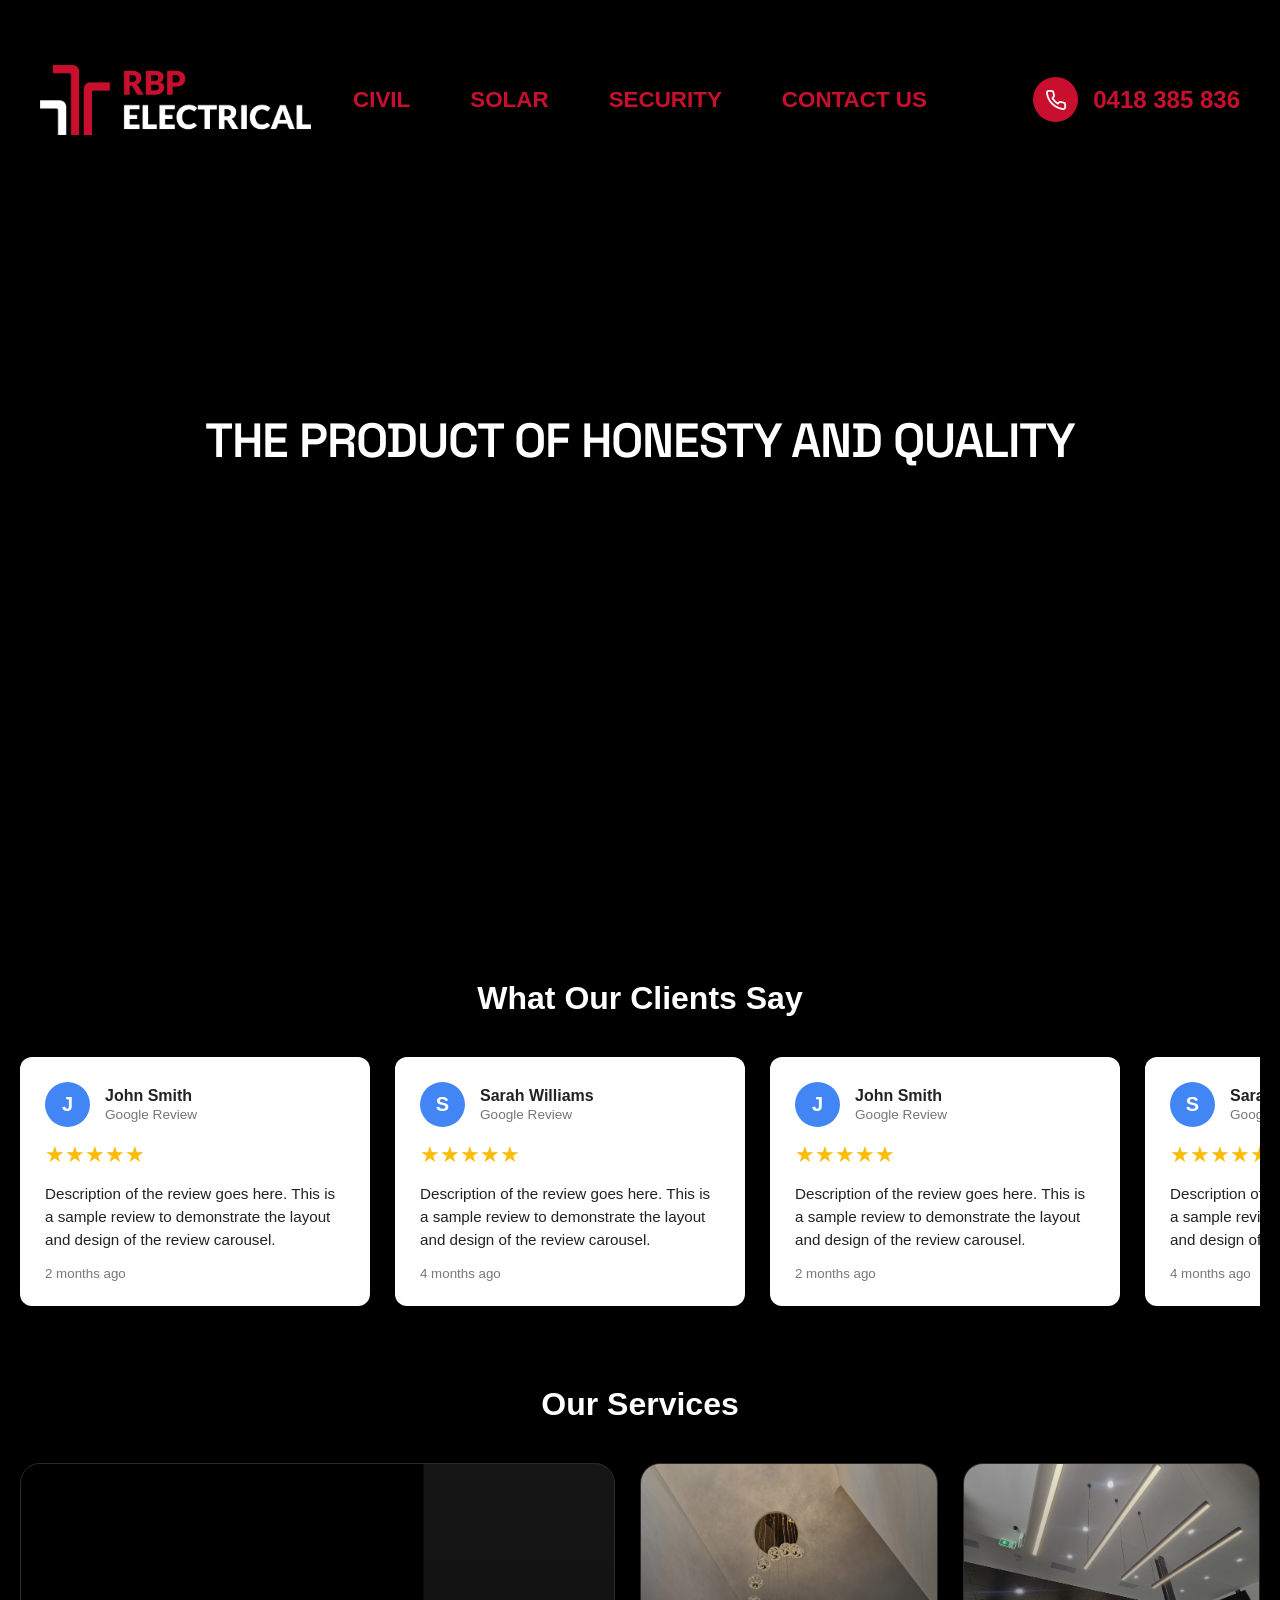
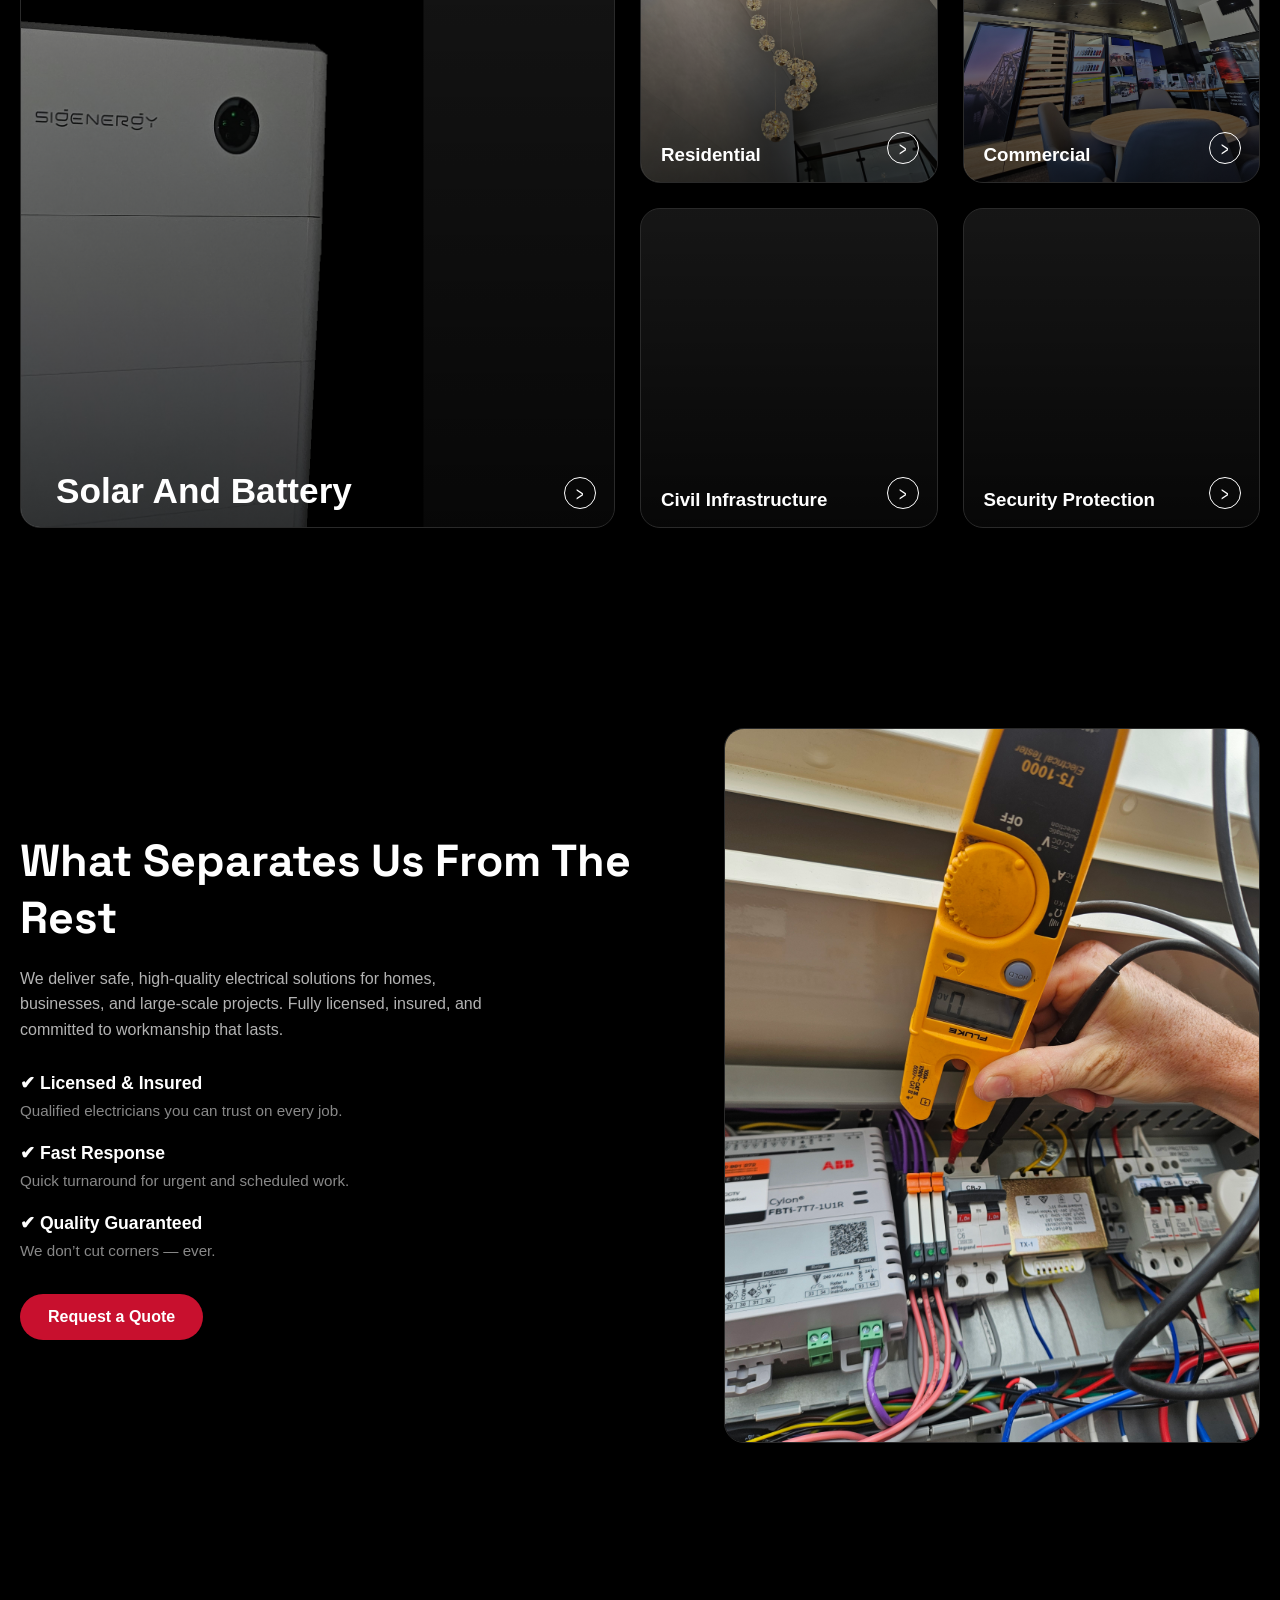
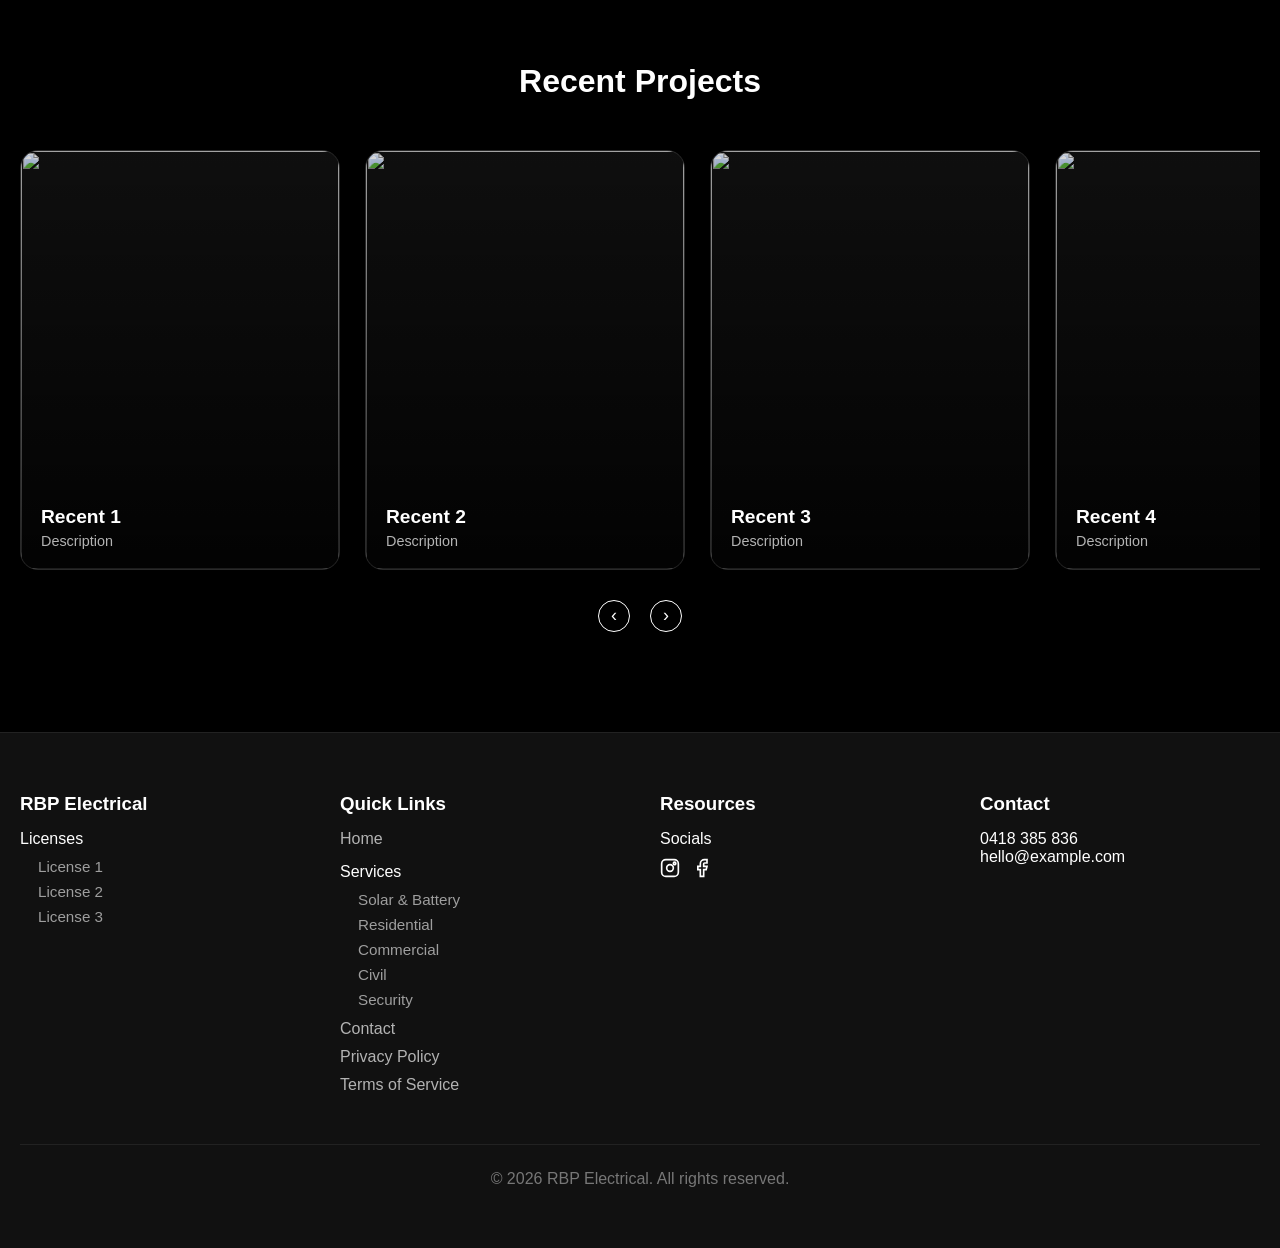
==== commit 0982f14c: "Add files via upload" ====
--- a/index.html
+++ b/index.html
@@ -14,11 +14,8 @@
 <nav>
     <div class="logo">
         <a href="index.html">
-            <img class="logo-icon logo-dark" src="assets/logos/base_icon.png" alt="RBP Electrical Icon">
-            <img class="logo-text logo-dark" src="assets/logos/base_textlogo.png" alt="RBP Electrical">
-
-            <img class="logo-icon logo-white" src="assets/logos/white_icon.png" alt="RBP Electrical Icon">
-            <img class="logo-text logo-white" src="assets/logos/white_textlogo.png" alt="RBP Electrical">
+            <img class="logo-dark" src="assets/logos/base_full.png" alt="RBP Electrical">
+            <img class="logo-white" src="assets/logos/base_full.png" alt="RBP Electrical">
         </a>
     </div>
     <button class="hamburger" id="hamburger">
@@ -408,6 +405,8 @@
             </div>
 
             <a href="contact.html">Contact</a>
+            <a href="privacy-policy.html">Privacy Policy</a>
+            <a href="terms-of-service.html">Terms of Service</a>
         </div>
         <div class="footer-column">
             <h3>Resources</h3>
--- a/styles.css
+++ b/styles.css
@@ -133,28 +133,16 @@
     display: block;
 }
 
-/* Individual logo sizing */
-.logo-icon {
-    height: 70px;
+/* logo sizing */
+.logo img {
+    height: 70px; 
     width: auto;
     display: block;
     transition: height .3s ease;
 }
 
-.logo-text {
-    height: 50px;
-    width: auto;
-    display: block;
-    transition: height .3s ease;
-}
-
-/* Scroll state */
-nav.scrolled .logo-icon {
-    height: 60px;
-}
-
-nav.scrolled .logo-text {
-    height: 40px;
+nav.scrolled .logo img {
+    height: 65px;
 }
 .nav-center {
     position: absolute;
@@ -240,11 +228,8 @@
     display: block;
 }
 
-body.internal .logo-icon {
-    height: 60px;
-}
-body.internal .logo-text {
-    height: 40px;
+body.internal .logo img {
+    height: 65px;
 }
 
 body.internal .nav-center a {
@@ -1703,18 +1688,58 @@
     transition: 0.25s ease;
 }
 
-/* focus */
-.form-group input:focus,
-.form-group select:focus,
-.form-group textarea:focus {
-    border-color: var(--red);
-    box-shadow: 0 0 0 2px rgba(200,16,46,.2);
-}
-
 /* textarea resize */
 textarea {
     resize: vertical;
     min-height: 140px;
+}
+
+/* Agreement Checkbox */
+.checkbox-label {
+    display: flex;
+    align-items: flex-start;
+    gap: 12px;
+    cursor: pointer;
+    line-height: 1.5;
+}
+
+.checkbox-label input {
+    margin-top: 4px;
+}
+
+.checkbox-label a {
+    color: var(--red);
+    text-decoration: none;
+    font-weight: 600;
+}
+
+.checkbox-label a:hover {
+    text-decoration: underline;
+}
+
+/* CAPTCHA Placeholder */
+.captcha-placeholder {
+    display: flex;
+    justify-content: space-between;
+    align-items: center;
+    background: var(--surface);
+    border: 1px solid var(--border);
+    border-radius: 8px;
+    padding: 16px 20px;
+    min-height: 78px;
+}
+
+.captcha-brand {
+    text-align: right;
+    font-size: 0.75rem;
+    color: var(--text-muted);
+    user-select: none;
+}
+
+.captcha-brand strong {
+    display: block;
+    font-size: 0.9rem;
+    color: var(--text);
 }
 
 /* BUTTON */
@@ -1738,7 +1763,7 @@
     box-shadow: 0 15px 35px rgba(200,16,46,.3);
 }
 
-/* SERVICE OPTIONS */
+
 .service-options {
     display: grid;
     grid-template-columns: repeat(3, 1fr);
@@ -1780,8 +1805,64 @@
     border-color: var(--red);
 }
 
-/* Selected service */
+/* When Service is selected */
 .service-options input:checked + span {
+    color: var(--red);
+}
+
+#service-messages .form-group {
+    animation: fadeIn 0.2s ease;
+}
+
+@keyframes fadeIn {
+    from {
+        opacity: 0;
+        transform: translateY(-8px);
+    }
+    to {
+        opacity: 1;
+        transform: translateY(0);
+    }
+}
+
+/* =========================
+   TOS and Privacy Policy
+========================= */
+
+.legal-section {
+    margin-top: 100px;
+    padding: 100px 20px;
+    background: var(--bg);
+    color: var(--text);
+}
+
+.legal-container {
+    max-width: 900px;
+    margin: 0 auto;
+}
+
+.legal-container h1 {
+    font-size: 2.5rem;
+    margin-bottom: 20px;
+}
+
+.legal-container h2 {
+    margin-top: 40px;
+    margin-bottom: 15px;
+    color: var(--text);
+}
+
+.legal-container p,
+.legal-container li {
+    color: var(--text-muted);
+    line-height: 1.7;
+}
+
+.legal-container ul {
+    padding-left: 25px;
+}
+
+.legal-container a {
     color: var(--red);
 }
 
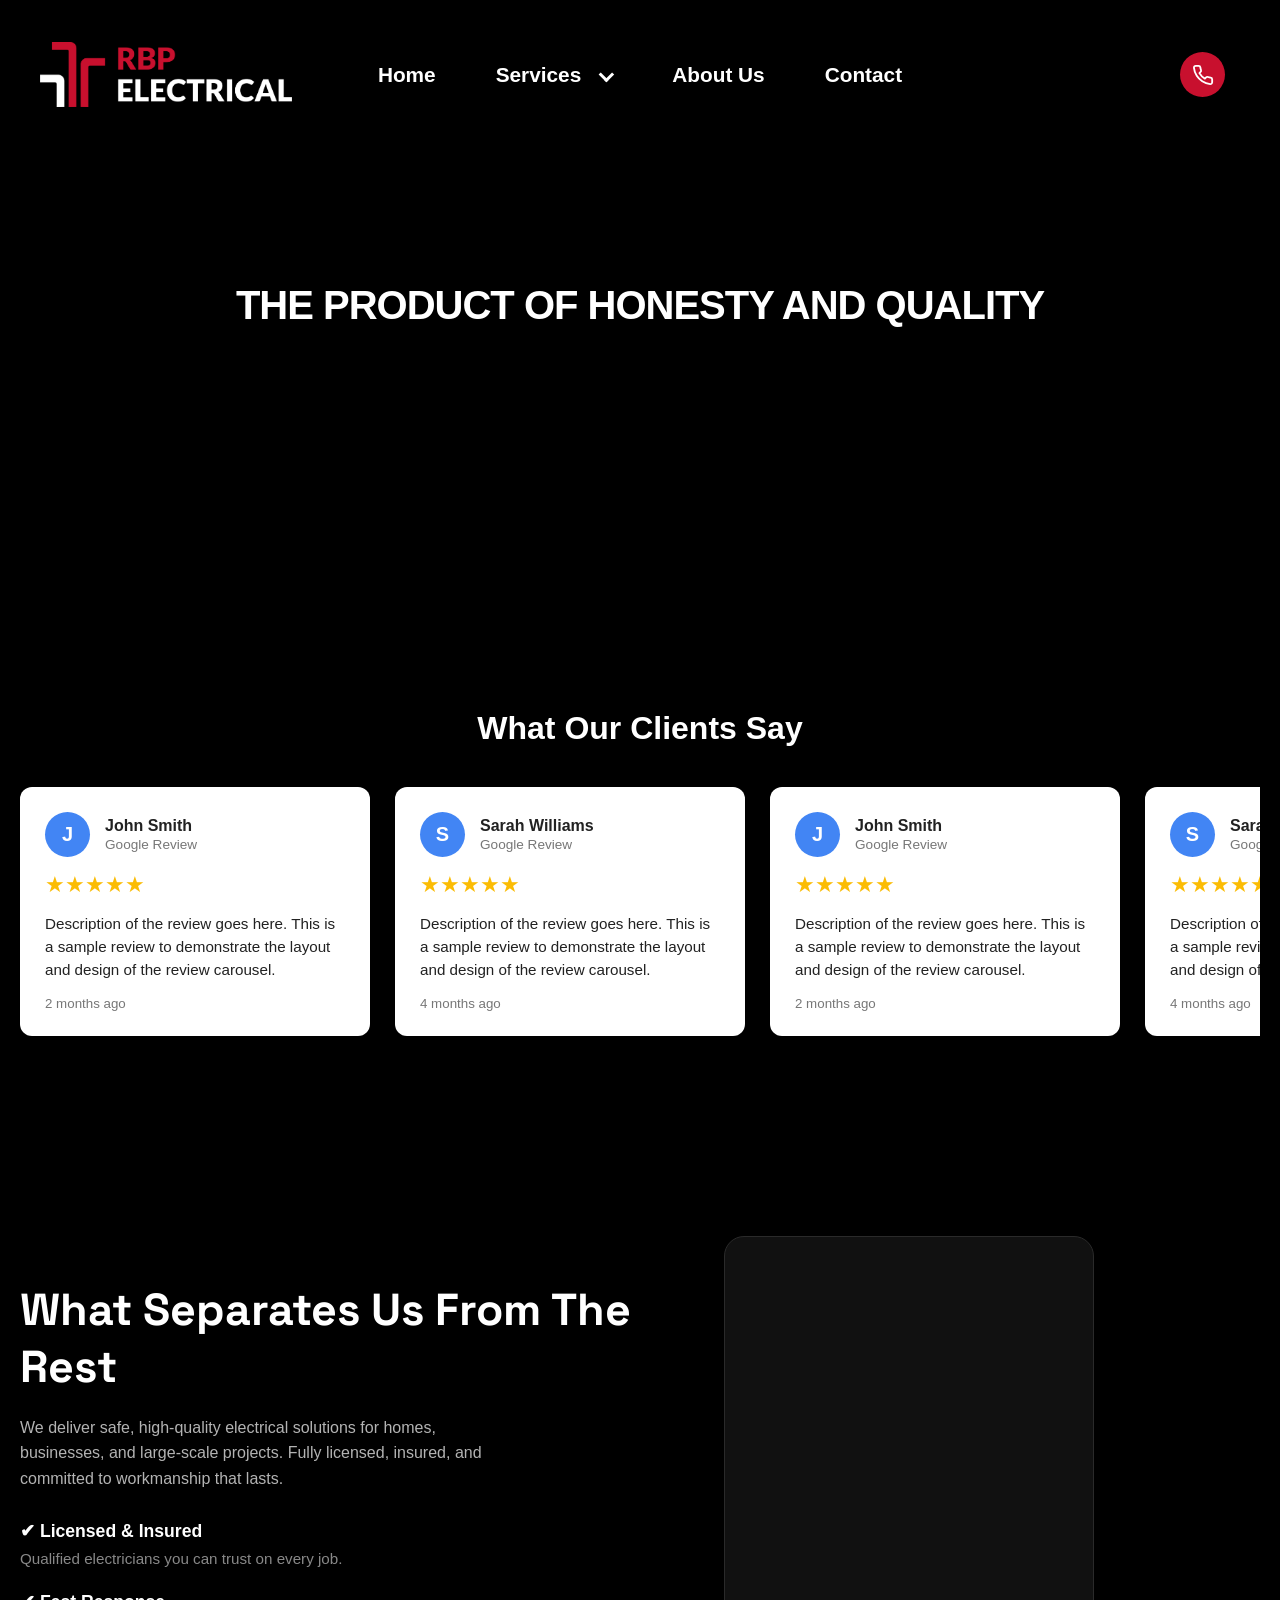
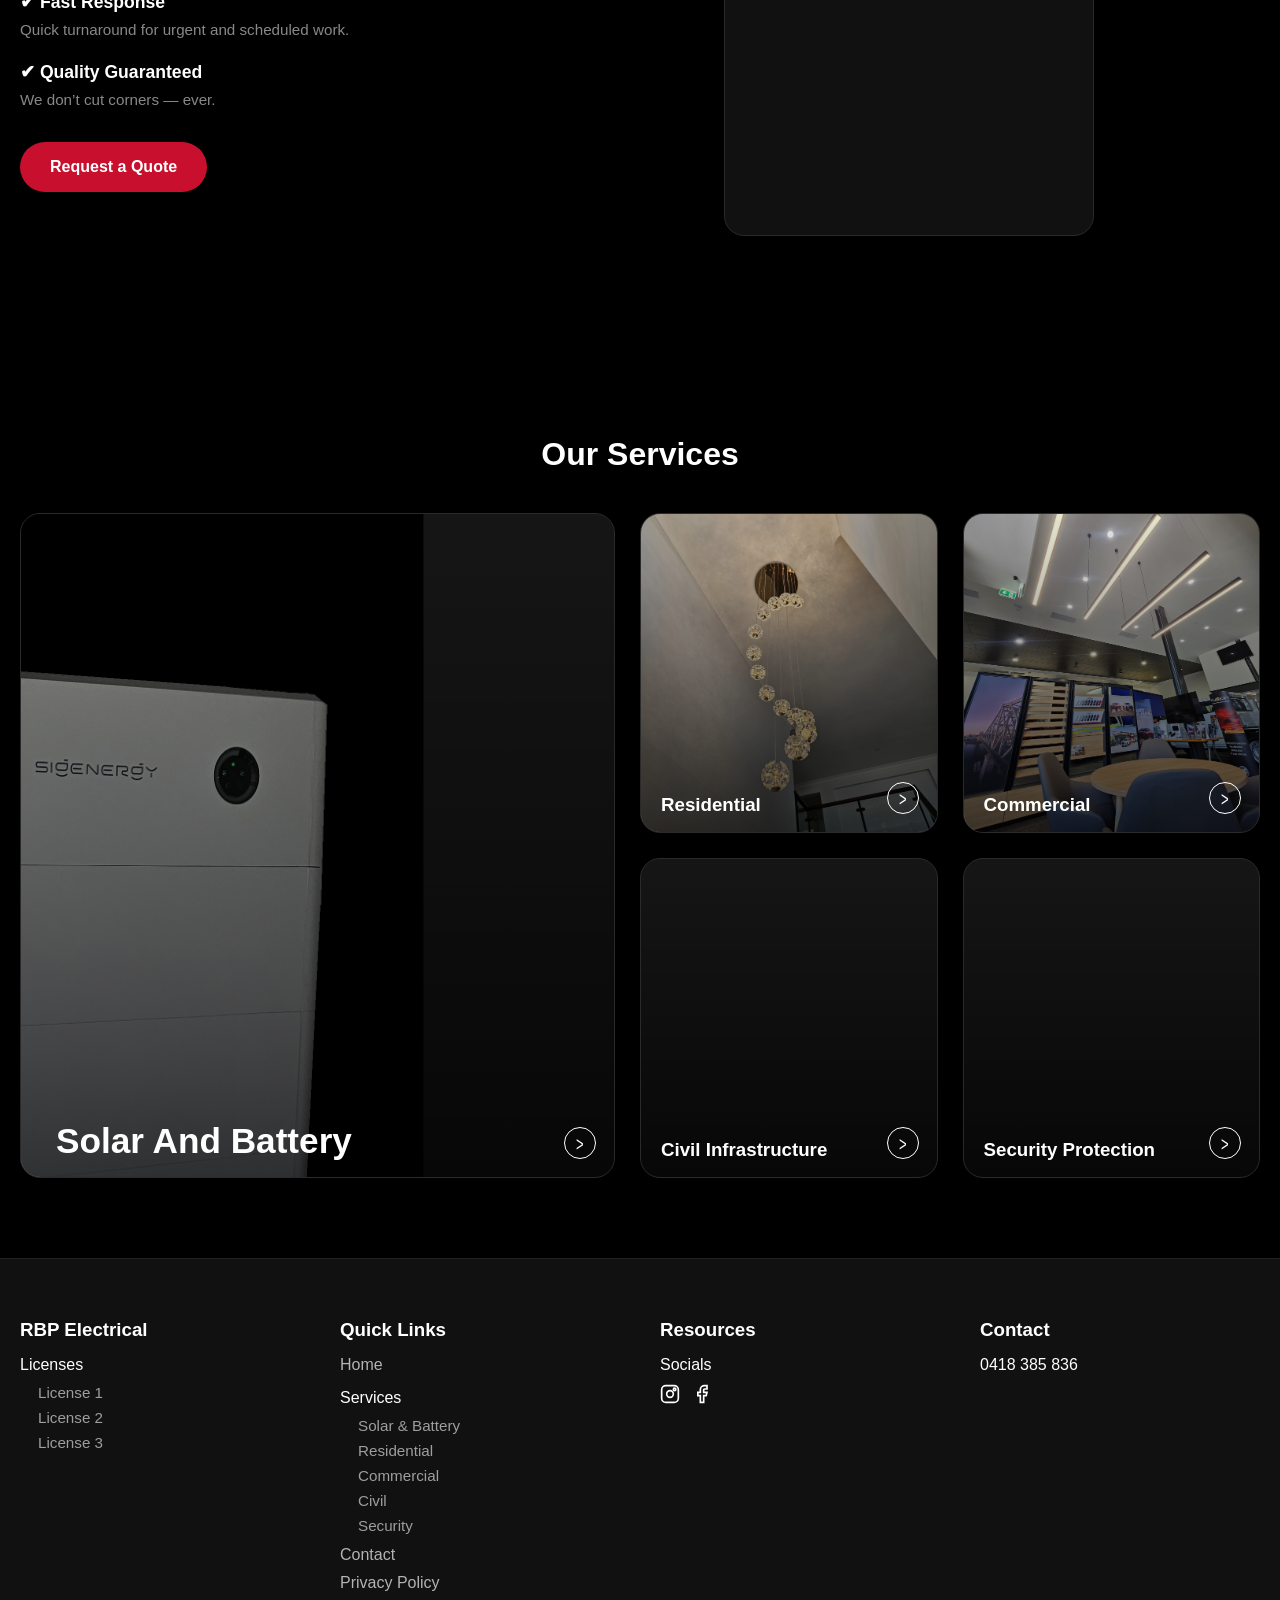
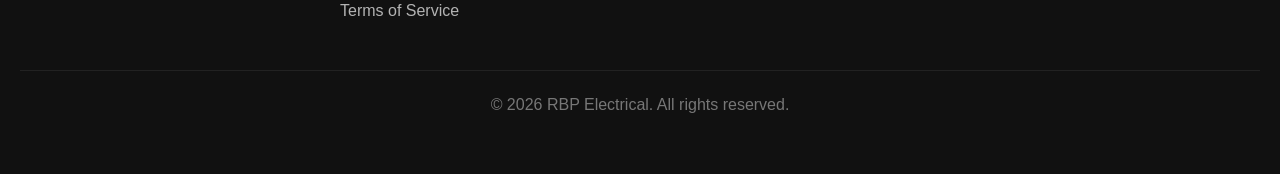
==== commit 113f7508: "Add files via upload" ====
--- a/index.html
+++ b/index.html
@@ -22,37 +22,55 @@
         ☰
     </button>
     <div class="nav-center" id="navMenu">
-        <a href="civil.html">CIVIL</a>
-        <a href="solar-battery.html">SOLAR</a>
-        <a href="security.html">SECURITY</a>
-        <a href="contact.html">CONTACT US</a>
+        <a href="index.html">Home</a>
+
+        <!-- Services Dropdown -->
+        <div class="nav-dropdown">
+            <a href="#" class="dropdown-toggle">Services</a>
+
+            <div class="dropdown-menu">
+                <a href="solar-battery.html">Solar & Battery</a>
+                <a href="residential.html">Residential</a>
+                <a href="commercial.html">Commercial</a>
+                <a href="civil.html">Civil</a>
+                <a href="security.html">Security</a>
+            </div>
+        </div>
+
+        <a href="index.html">About Us</a>
+        <a href="contact.html">Contact</a>
     </div>
     <div class="nav-phone">
-        <a href="tel:0418385836">
-
-            <span class="phone-circle">
-                <svg viewBox="0 0 24 24" fill="none">
-                    <path d="M22 16.92v3a2 2 0 0 1-2.18 2
-                    19.79 19.79 0 0 1-8.63-3.07
-                    19.5 19.5 0 0 1-6-6
-                    19.79 19.79 0 0 1-3.07-8.67
-                    A2 2 0 0 1 4.11 2h3
-                    a2 2 0 0 1 2 1.72
-                    12.84 12.84 0 0 0 .7 2.81
-                    2 2 0 0 1-.45 2.11L8.09 9.91
-                    a16 16 0 0 0 6 6l1.27-1.27
-                    a2 2 0 0 1 2.11-.45
-                    12.84 12.84 0 0 0 2.81.7
-                    A2 2 0 0 1 22 16.92z"
-                    stroke="currentColor"
-                    stroke-width="2"
-                    stroke-linecap="round"
-                    stroke-linejoin="round"/>
-                </svg>
-            </span>
-
-            <span class="phone-number">0418 385 836</span>
-        </a>
+        <div class="phone-dropdown">
+            <a href="tel:0418385836" class="phone-trigger">
+                <span class="phone-circle">
+                    <svg viewBox="0 0 24 24" fill="none">
+                        <path d="M22 16.92v3a2 2 0 0 1-2.18 2
+                        19.79 19.79 0 0 1-8.63-3.07
+                        19.5 19.5 0 0 1-6-6
+                        19.79 19.79 0 0 1-3.07-8.67
+                        A2 2 0 0 1 4.11 2h3
+                        a2 2 0 0 1 2 1.72
+                        12.84 12.84 0 0 0 .7 2.81
+                        2 2 0 0 1-.45 2.11L8.09 9.91
+                        a16 16 0 0 0 6 6l1.27-1.27
+                        a2 2 0 0 1 2.11-.45
+                        12.84 12.84 0 0 0 2.81.7
+                        A2 2 0 0 1 22 16.92z"
+                        stroke="currentColor"
+                        stroke-width="2"
+                        stroke-linecap="round"
+                        stroke-linejoin="round"/>
+                    </svg>
+                </span>
+            </a>
+
+            <div class="phone-menu">
+                <a href="tel:0418385836">0418 385 836</a>
+            </div>
+
+        </div>
+
     </div>
 
 </nav>
@@ -123,104 +141,6 @@
 
 </section>
 
-<!-- CATEGORIES -->
-<section class="categories">
-
-    <h2 class="section-title">Our Services</h2>
-    <div class="card-grid">
-
-        <!-- Category 1 -->
-        <a href="solar-battery.html" class="category-link battery-card">
-            <div class="category-card">
-                <div class="image-wrapper">
-                    <img src="assets/category-cards/battery-black-background.png" alt="Solar/Battery">
-                </div>
-
-                <div class="card-overlay"></div>
-
-                <div class="card-info">
-                    <h3>Solar And Battery</h3>
-                    <p>Sample description</p>
-                </div>
-
-                <div class="arrow-btn"><span>&gt;</span></div>
-            </div>
-        </a>
-
-        <!-- Category 2 -->
-         <a href="residential.html" class="category-link residential-card">
-            <div class="category-card">
-                <div class="image-wrapper">
-                    <img src="assets/category-cards/residential.jpg">
-                </div>
-
-                <div class="card-overlay"></div>
-
-                <div class="card-info">
-                    <h3>Residential</h3>
-                    <p>Sample description</p>
-                </div>
-
-                <div class="arrow-btn"><span>></span></div>
-            </div>
-        </a>
-
-        <!-- Category 3 -->
-        <a href="commercial.html" class="category-link commercial-card">
-            <div class="category-card">
-                <div class="image-wrapper">
-                    <img src="assets/category-cards/commercial.jpg">
-                </div>
-
-                <div class="card-overlay"></div>
-
-                <div class="card-info">
-                    <h3>Commercial</h3>
-                    <p>Sample description</p>
-                </div>
-
-                <div class="arrow-btn"><span>></span></div>
-            </div>
-        </a>
-
-        <!-- Category 4 -->
-        <a href="civil.html" class="category-link civil-card">
-            <div class="category-card">
-                <div class="image-wrapper">
-                    <img src="assets/category-cards/civil.jpg">
-                </div>
-
-                <div class="card-overlay"></div>
-
-                <div class="card-info">
-                    <h3>Civil Infrastructure</h3>
-                    <p>Sample description</p>
-                </div>
-
-                <div class="arrow-btn"><span>></span></div>
-            </div>
-        </a>
-
-        <!-- Category 5 -->
-        <a href="security.html" class="category-link security-card">
-            <div class="category-card">
-                <div class="image-wrapper">
-                    <img src="assets/category-cards/security.jpg">
-                </div>
-
-                <div class="card-overlay"></div>
-
-                <div class="card-info">
-                    <h3>Security Protection</h3>
-                    <p>Sample description</p>
-                </div>
-
-                <div class="arrow-btn"><span>></span></div>
-            </div>
-        </a>
-
-    </div>
-</section>
 
 <!-- WHY CHOOSE US -->
 <section class="why-us">
@@ -257,16 +177,144 @@
             <a href="contact.html" class="hero-btn">Request a Quote</a>
         </div>
 
-        <div class="why-image">
-            <img src="assets/home-page/electrician-working.jpg" alt="Electrician working">
+        <div class="why-video">
+
+            <video id="whyVideo" autoplay muted loop playsinline>
+                <source src="assets/videos/why-us.mp4" type="video/mp4">
+                Your browser does not support video.
+            </video>
+
+            <div class="video-controls">
+
+                <button id="playPause" aria-label="Play/Pause">
+                    ▶
+                </button>
+
+                <div class="volume-container">
+                    <button id="muteBtn" aria-label="Mute">
+                        🔇
+                    </button>
+
+                    <input 
+                        id="volumeSlider" 
+                        type="range" 
+                        min="0" 
+                        max="1" 
+                        step="0.01" 
+                        value="0"
+                    >
+                </div>
+
+            </div>
+
         </div>
 
     </div>
 
 </section>
 
+<!-- CATEGORIES -->
+<section class="categories">
+
+    <h2 class="section-title">Our Services</h2>
+    <div class="card-grid">
+
+        <!-- Category 1 -->
+        <a href="solar-battery.html" class="category-link battery-card">
+            <div class="category-card">
+                <div class="image-wrapper">
+                    <img src="assets/category-cards/battery-black-background.png" alt="Solar/Battery">
+                </div>
+
+                <div class="card-overlay"></div>
+
+                <div class="card-info">
+                    <h3>Solar And Battery</h3>
+                    <p>Sample description</p>
+                </div>
+
+                <div class="arrow-btn"><span>&gt;</span></div>
+            </div>
+        </a>
+
+        <!-- Category 2 -->
+         <a href="residential.html" class="category-link residential-card">
+            <div class="category-card">
+                <div class="image-wrapper">
+                    <img src="assets/category-cards/residential.jpg">
+                </div>
+
+                <div class="card-overlay"></div>
+
+                <div class="card-info">
+                    <h3>Residential</h3>
+                    <p>Sample description</p>
+                </div>
+
+                <div class="arrow-btn"><span>></span></div>
+            </div>
+        </a>
+
+        <!-- Category 3 -->
+        <a href="commercial.html" class="category-link commercial-card">
+            <div class="category-card">
+                <div class="image-wrapper">
+                    <img src="assets/category-cards/commercial.jpg">
+                </div>
+
+                <div class="card-overlay"></div>
+
+                <div class="card-info">
+                    <h3>Commercial</h3>
+                    <p>Sample description</p>
+                </div>
+
+                <div class="arrow-btn"><span>></span></div>
+            </div>
+        </a>
+
+        <!-- Category 4 -->
+        <a href="civil.html" class="category-link civil-card">
+            <div class="category-card">
+                <div class="image-wrapper">
+                    <img src="assets/category-cards/civil.jpg">
+                </div>
+
+                <div class="card-overlay"></div>
+
+                <div class="card-info">
+                    <h3>Civil Infrastructure</h3>
+                    <p>Sample description</p>
+                </div>
+
+                <div class="arrow-btn"><span>></span></div>
+            </div>
+        </a>
+
+        <!-- Category 5 -->
+        <a href="security.html" class="category-link security-card">
+            <div class="category-card">
+                <div class="image-wrapper">
+                    <img src="assets/category-cards/security.jpg">
+                </div>
+
+                <div class="card-overlay"></div>
+
+                <div class="card-info">
+                    <h3>Security Protection</h3>
+                    <p>Sample description</p>
+                </div>
+
+                <div class="arrow-btn"><span>></span></div>
+            </div>
+        </a>
+
+    </div>
+</section>
+
+
 <!-- RECENT PROJECTS -->
-<section class="projects-carousel">
+<!-- <section class="projects-carousel">
 
     <h2 class="section-title">Recent Projects</h2>
 
@@ -274,7 +322,7 @@
 
         <div class="carousel" id="projectsCarousel">
 
-            <!-- Project 1 -->
+           Project 1
             <div class="project-card">
                 <div class="image-wrapper">
                     <img src="assets/projects/project1.jpg">
@@ -288,7 +336,7 @@
                 </div>
             </div>
 
-            <!-- Project 2 -->
+           Project 2 
             <div class="project-card">
                 <div class="image-wrapper">
                     <img src="assets/projects/project2.jpg">
@@ -302,7 +350,7 @@
                 </div>
             </div>
 
-            <!-- Project 3 -->
+           Project 3
             <div class="project-card">
                 <div class="image-wrapper">
                     <img src="assets/projects/project3.jpg">
@@ -316,7 +364,7 @@
                 </div>
             </div>
 
-            <!-- Project 4 -->
+            Project 4 
             <div class="project-card">
                 <div class="image-wrapper">
                     <img src="assets/projects/project4.jpg">
@@ -330,7 +378,7 @@
                 </div>
             </div>
 
-            <!-- Project 5 -->
+            Project 5
             <div class="project-card">
                 <div class="image-wrapper">
                     <img src="assets/projects/project4.jpg">
@@ -344,7 +392,7 @@
                 </div>
             </div>
 
-            <!-- Project 6 -->
+            Project 6
             <div class="project-card">
                 <div class="image-wrapper">
                     <img src="assets/projects/project4.jpg">
@@ -369,7 +417,7 @@
 
     </div>
 
-</section>
+</section> -->
 
 <!-- FOOTER -->
 <footer>
@@ -435,7 +483,6 @@
         <div class="footer-column">
             <h3>Contact</h3>
             <p>0418 385 836</p>
-            <p>hello@example.com</p>
         </div>
 
     </div>
@@ -584,6 +631,74 @@
         track.appendChild(clone);
     });
 }
+
+/* =========================
+   Why-us Video
+========================= */
+
+const video = document.getElementById("whyVideo");
+const playPause = document.getElementById("playPause");
+const muteBtn = document.getElementById("muteBtn");
+const volumeSlider = document.getElementById("volumeSlider");
+
+
+// Play / pause
+
+playPause.addEventListener("click", () => {
+
+    if(video.paused){
+
+        video.play();
+        playPause.textContent = "❚❚";
+
+    } else {
+
+        video.pause();
+        playPause.textContent = "▶";
+
+    }
+
+});
+
+
+// Mute toggle
+
+muteBtn.addEventListener("click", () => {
+
+    video.muted = !video.muted;
+
+    muteBtn.textContent = video.muted ? "🔇" : "🔊";
+
+    volumeSlider.value = video.muted ? 0 : video.volume;
+
+});
+
+
+// Volume slider
+
+volumeSlider.addEventListener("input", () => {
+
+    video.volume = volumeSlider.value;
+
+    if(video.volume > 0){
+        video.muted = false;
+        muteBtn.textContent = "🔊";
+    }
+
+});
+
+
+// Keep button synced
+
+video.addEventListener("play", () => {
+    playPause.textContent = "❚❚";
+});
+
+
+video.addEventListener("pause", () => {
+    playPause.textContent = "▶";
+});
+
 </script>
 </body>
 </html>
--- a/styles.css
+++ b/styles.css
@@ -48,9 +48,12 @@
 
 /* Home starts with dark text */
 body.home .nav-center a{
+    color: var(--text);
+}
+
+body.home .nav-center a:hover{
     color: var(--red);
 }
-
 /* Home after scrolling */
 body.home nav.scrolled {
     background: #070707;
@@ -70,7 +73,7 @@
 }
 
 nav {
-    height: 200px;
+    height: 150px;
     background: #070707;
     border-bottom: 1px solid #222;
 
@@ -95,7 +98,7 @@
 nav.scrolled {
     background: #070707;
     border-bottom-color: #222;
-    height: 100px;
+    height: 150px;
 }
 
 .logo h2 {
@@ -135,7 +138,7 @@
 
 /* logo sizing */
 .logo img {
-    height: 70px; 
+    height: 65px; 
     width: auto;
     display: block;
     transition: height .3s ease;
@@ -150,14 +153,6 @@
     transform: translateX(-50%);
     display: flex;
     gap: 60px;
-}
-
-.arrow {
-    display: inline-block;
-    font-size: 1.4rem;
-
-    transform: rotate(90deg) scaleY(0.9);
-    transition: transform .25s ease;
 }
 
 
@@ -174,7 +169,7 @@
     align-items: center;
     gap: 10px;
 
-    font-size: 1.4rem;
+    font-size: 1.3rem;
     font-weight: 600;
     text-decoration: none;
 }
@@ -186,7 +181,6 @@
 .nav-center a:hover {
     color: var(--red-hover);
 }
-
 
 /* =========================
    HOME SCROLL - FULL NAV THEME SWITCH
@@ -215,7 +209,7 @@
 ========================= */
 
 body.internal nav {
-    height: 100px;
+    height: 150px;
     background: #070707;
     border-bottom-color: #222;
 }
@@ -243,6 +237,88 @@
     color: white;
 }
 
+/* =========================
+   SERVICES DROPDOWN
+========================= */
+
+.nav-dropdown {
+    position: relative;
+    display: flex;
+    align-items: center;
+}
+
+.dropdown-toggle {
+    display: flex;
+    align-items: center;
+}
+/* Arrow */
+.dropdown-toggle::after {
+    content: "";
+
+    width: 8px;
+    height: 8px;
+
+    margin-left: 10px;
+
+    border-right: 3px solid currentColor;
+    border-bottom: 3px solid currentColor;
+
+    /* Starts as a down arrow */
+    transform: rotate(45deg);
+
+    transition: transform .25s ease;
+}
+
+/* Hover rotates to up arrow */
+.nav-dropdown:hover .dropdown-toggle::after {
+    transform: rotate(-135deg);
+}
+
+.dropdown-menu {
+    position: absolute;
+    top: calc(100% + 20px);
+    left: 50%;
+    transform: translateX(-50%);
+
+    min-width: 220px;
+
+    background: #111;
+    border: 1px solid #2a2a2a;
+    border-radius: 10px;
+
+    display: flex;
+    flex-direction: column;
+
+    opacity: 0;
+    visibility: hidden;
+    transform: translateX(-50%) translateY(10px);
+
+    transition: opacity .25s ease,
+                transform .25s ease,
+                visibility .25s;
+
+    overflow: hidden;
+    z-index: 500;
+}
+
+.nav-dropdown:hover .dropdown-menu {
+    opacity: 1;
+    visibility: visible;
+    transform: translateX(-50%) translateY(0);
+}
+
+.dropdown-menu a {
+    padding: 14px 18px;
+    color: white !important;
+    text-decoration: none;
+    font-size: 1rem;
+    transition: background .2s, color .2s;
+}
+
+.dropdown-menu a:hover {
+    background: var(--red);
+    color: white !important;
+}
 
 /* =========================
    PHONE CTA
@@ -250,6 +326,7 @@
 
 .nav-phone {
     margin-left: auto;
+    margin-right: 15px;
     z-index: 2;
 }
 
@@ -284,6 +361,55 @@
 .phone-circle svg {
     width: 22px;
     height: 22px;
+}
+
+.phone-dropdown {
+    position: relative;
+}
+
+.phone-menu {
+    position: absolute;
+    top: calc(100% + 18px);
+    right: 0;
+
+    background: #111;
+    border: 1px solid #2a2a2a;
+    border-radius: 10px;
+
+    min-width: 180px;
+
+    opacity: 0;
+    visibility: hidden;
+    transform: translateY(10px);
+
+    transition: opacity .25s ease,
+                transform .25s ease,
+                visibility .25s;
+
+    overflow: hidden;
+    z-index: 500;
+}
+
+.phone-dropdown:hover .phone-menu {
+    opacity: 1;
+    visibility: visible;
+    transform: translateY(0);
+}
+
+.phone-menu a {
+    display: block;
+    padding: 14px 20px;
+    text-decoration: none;
+    color: white !important;
+    font-size: 1.1rem;
+    font-weight: 600;
+    white-space: nowrap;
+    transition: background .2s ease;
+}
+
+.phone-menu a:hover {
+    background: var(--red);
+    color: white !important;
 }
 
 
@@ -325,7 +451,7 @@
     margin-top: 0;
     
     position: relative;
-    height: 900px;
+    height: 70vh;
     overflow: hidden;
     display: flex;
     justify-content: center;
@@ -342,7 +468,6 @@
     height: 100%;
     object-fit: cover;
     z-index: 0;
-    filter: grayscale(100%);
     opacity: 0.6;
 }
 
@@ -358,11 +483,19 @@
     z-index: 2;
     max-width: 1200px;
     padding: 20px;
+
+    transform: translateY(0);
+    transition: transform .20s ease;
+}
+
+/* Move hero text down once the nav is visible */
+body.home nav.scrolled ~ .hero .home-hero-content {
+    transform: translateY(50px);
 }
 
 .hero h1 {
-    font-family: "Space Grotesk", sans-serif;
-    font-size: 3rem;
+    font-family: "Onest", sans-serif;
+    font-size: 2.5rem;
     margin-bottom: 20px;
     font-weight: 600;
     letter-spacing: -1px;
@@ -374,7 +507,10 @@
 }
 
 .hero-btn {
-    display: inline-block;
+    display: inline-flex;
+    align-items: center;
+    justify-content: center;
+
     padding: 14px 28px;
     background: #c8102e;
     color: white;
@@ -382,6 +518,9 @@
     border-radius: 999px;
     font-weight: bold;
     transition: .25s;
+
+    border: 2px solid transparent;
+    box-sizing: border-box;
 }
 
 .hero-btn:hover {
@@ -815,25 +954,110 @@
     margin: 0;
     font-size: 0.95rem;
 }
-
-.why-image {
+/* =========================
+   WHY VIDEO
+========================= */
+
+.why-video {
+    height:600px;
+    width: 370px;
+
     position: relative;
     border-radius: 20px;
     overflow: hidden;
     border: 1px solid #2a2a2a;
-}
-
-.why-image img {
+    aspect-ratio: 16 / 10;
+    background: #111;
+}
+
+.why-video video {
     width: 100%;
     height: 100%;
     object-fit: cover;
     display: block;
-    transform: scale(1.05);
-    transition: transform .5s ease;
-}
-
-.why-image:hover img {
-    transform: scale(1.12);
+    transform: scale(1.1);
+    object-position: center;
+}
+
+
+/* Modern black glass controls */
+
+.video-controls {
+    position: absolute;
+    bottom: 20px;
+    left: 20px;
+
+    display: flex;
+    align-items: center;
+    gap: 12px;
+
+    background: rgba(0,0,0,.65);
+    backdrop-filter: blur(12px);
+
+    padding: 10px 14px;
+    border-radius: 14px;
+
+    border: 1px solid rgba(255,255,255,.1);
+
+    opacity: 0;
+    transform: translateY(10px);
+    transition: .3s ease;
+}
+
+
+.why-video:hover .video-controls {
+    opacity: 1;
+    transform: translateY(0);
+}
+
+
+.video-controls button {
+    background: transparent;
+    border: none;
+
+    color: white;
+    font-size: 1.1rem;
+
+    cursor: pointer;
+
+    width: 32px;
+    height: 32px;
+
+    display: flex;
+    align-items: center;
+    justify-content: center;
+}
+
+
+/* Volume */
+
+.volume-container {
+    display: flex;
+    align-items: center;
+    gap: 8px;
+}
+
+
+#volumeSlider {
+
+    width: 0;
+
+    opacity: 0;
+
+    transition:
+        width .3s ease,
+        opacity .3s ease;
+
+    accent-color: var(--red);
+
+}
+
+
+.volume-container:hover #volumeSlider {
+
+    width: 90px;
+    opacity: 1;
+
 }
 
 /* responsive */
@@ -1087,7 +1311,8 @@
    SERVICES PAGES
 ========================= */
 .solar-hero {
-    background: url("assets/solar-hero.jpg") center/cover no-repeat;
+    background: url("assets/solar-hero.jpg") center 35%/cover no-repeat;
+    opacity: 0.8;
     min-height: 70vh;
     display: flex;
     align-items: center;
@@ -1134,7 +1359,7 @@
 
 .hero-btn.secondary {
     background: transparent;
-    border: 2px solid white;
+    border-color: white;
 }
 
 /* Trust Section */
@@ -1148,7 +1373,7 @@
 
 .trust-section {
     max-width: 1200px;
-    margin: -60px auto 80px;
+    margin: 60px auto 80px;
     padding: 0 20px;
     position: relative;
     z-index: 5;
@@ -1615,14 +1840,12 @@
     text-decoration: none;
 
     transition: all 0.25s ease;
-    box-shadow: 0 10px 25px rgba(255, 123, 0, 0.25);
 }
 
 /* hover */
 .cta-btn:hover {
     background: var(--red-hover);
     transform: translateY(-3px);
-    box-shadow: 0 15px 35px rgba(255, 123, 0, 0.35);
 }
 
 /* Contact Page */
@@ -1654,7 +1877,7 @@
 .contact-form {
     display: grid;
     grid-template-columns: 1fr 1fr;
-    gap: 20px;
+    gap: 10px;
 }
 
 /* full width items */
@@ -1669,6 +1892,7 @@
 
 /* LABELS */
 .form-group label {
+    margin-left: 0px;
     margin-bottom: 8px;
     font-size: 0.95rem;
     color: var(--text-muted);
